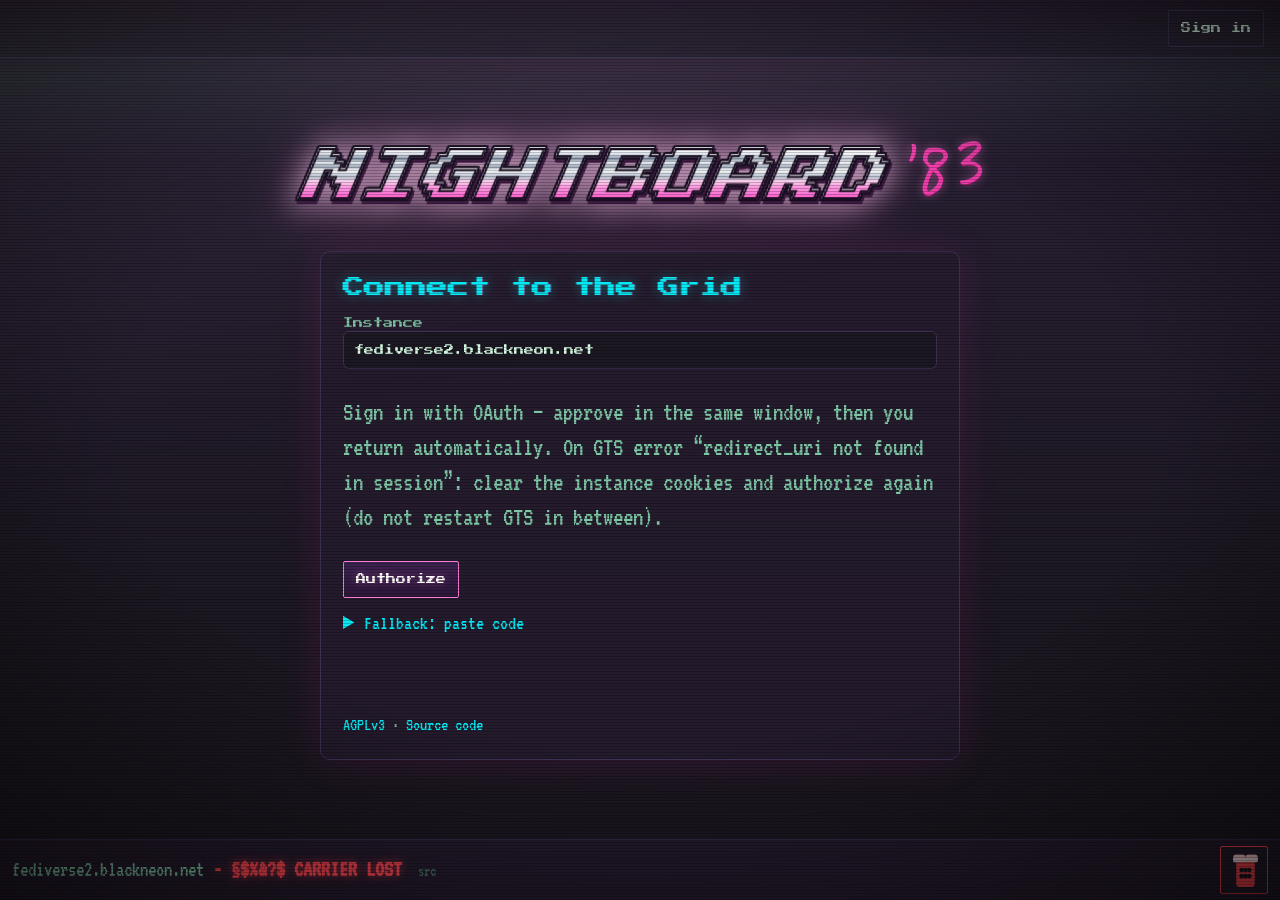
==== index.html @ e394286d "Notification Icon ausgetauscht" ====
<!DOCTYPE html>
<!--
  Nightboard '83 — static Mastodon/GoToSocial web client
  Copyright (C) 2026 Ralf Wissing
  SPDX-License-Identifier: AGPL-3.0-or-later
-->
<html lang="de">
<head>
  <meta charset="UTF-8" />
  <meta name="viewport" content="width=device-width, initial-scale=1" />
  <title>Nightboard '83</title>
  <meta name="color-scheme" content="dark" />
  <meta name="theme-color" content="#241b2f" />
  <meta name="mobile-web-app-capable" content="yes" />
  <meta name="apple-mobile-web-app-capable" content="yes" />
  <meta name="apple-mobile-web-app-title" content="Nightboard" />
  <meta name="apple-mobile-web-app-status-bar-style" content="black-translucent" />
  <link rel="manifest" href="manifest.webmanifest" />
  <link rel="icon" type="image/png" sizes="32x32" href="icons/icon-32.png" />
  <link rel="icon" type="image/png" sizes="192x192" href="icons/icon-192.png" />
  <link rel="apple-touch-icon" sizes="180x180" href="icons/apple-touch-icon.png" />
  <link rel="stylesheet" href="css/app.css" />
  <link rel="stylesheet" href="css/cyberpsych.css" />
</head>
<body class="crt">
  <div id="app">
    <header class="topbar">
      <div class="brand">
        <span class="logo">NB</span>
        <div>
          <h1>Nightboard <em>'83</em></h1>
        </div>
      </div>
      <nav id="col-dock" class="col-dock" hidden aria-label="Eingeklappte Spalten" data-i18n-aria="nav.dockAria">
        <button type="button" class="dock-icon is-home" data-restore="home" hidden>
          <svg viewBox="0 0 24 24" width="37" height="37" aria-hidden="true">
            <path d="M12 3 L3 11 L5.5 11 L5.5 20 L9.5 20 L9.5 14 L14.5 14 L14.5 20 L18.5 20 L18.5 11 L21 11 Z" fill="currentColor"/>
          </svg>
          <span data-i18n="nav.home">Home</span>
        </button>
        <button type="button" class="dock-icon is-local" data-restore="local" hidden>
          <svg viewBox="0 0 24 24" width="37" height="37" aria-hidden="true">
            <circle cx="12" cy="12" r="9" fill="none" stroke="currentColor" stroke-width="2"/>
            <line x1="12" y1="3" x2="12" y2="21" stroke="currentColor" stroke-width="2"/>
            <line x1="3" y1="12" x2="21" y2="12" stroke="currentColor" stroke-width="2"/>
          </svg>
          <span data-i18n="nav.local">Local</span>
        </button>
        <button type="button" class="dock-icon is-federated" data-restore="federated" hidden>
          <svg viewBox="0 0 24 24" width="37" height="37" aria-hidden="true">
            <circle cx="12" cy="12" r="9" fill="none" stroke="currentColor" stroke-width="2"/>
            <line x1="12" y1="3" x2="12" y2="21" stroke="currentColor" stroke-width="2"/>
            <line x1="0" y1="12" x2="24" y2="12" stroke="currentColor" stroke-width="2"/>
          </svg>
          <span data-i18n="nav.federatedShort">Föd</span>
        </button>
        <button type="button" class="dock-icon is-notes" data-restore="notifications" hidden>
          <svg viewBox="0 0 24 24" width="37" height="37" aria-hidden="true">
            <path d="M12 2 C8 2 5 5 5 9 C5 12 7 14 8 16 L8 18 L16 18 L16 16 C17 14 19 12 19 9 C19 5 16 2 12 2 Z" fill="none" stroke="currentColor" stroke-width="2" stroke-linejoin="round"/>
            <line x1="9" y1="18" x2="15" y2="18" stroke="currentColor" stroke-width="2" stroke-linecap="round"/>
            <line x1="10" y1="20.5" x2="14" y2="20.5" stroke="currentColor" stroke-width="2" stroke-linecap="round"/>
            <line x1="11" y1="23" x2="13" y2="23" stroke="currentColor" stroke-width="2" stroke-linecap="round"/>
            <path d="M9 9 Q12 6.5 15 9" fill="none" stroke="currentColor" stroke-width="1.2" stroke-linecap="round" opacity="0.5"/>
          </svg>
          <span data-i18n="nav.notificationsShort">Notes</span>
        </button>
      </nav>
      <div class="top-actions" id="top-actions">
        <button type="button" class="outbox-btn" id="btn-search" hidden title="Suche" aria-label="Suche" data-i18n-title="nav.search" data-i18n-aria="nav.search">
          <svg class="outbox-glyph" viewBox="0 0 24 24" width="25" height="25" aria-hidden="true">
            <circle cx="10" cy="10" r="6.5" fill="none" stroke="#03edf9" stroke-width="2.5"/>
            <line x1="14.5" y1="14.5" x2="20" y2="20" stroke="#fede5d" stroke-width="2.5" stroke-linecap="round"/>
          </svg>
        </button>
        <button type="button" class="outbox-btn" id="btn-profile" hidden title="Profil" aria-label="Profil" data-i18n-title="nav.profile" data-i18n-aria="nav.profile">
          <svg class="outbox-glyph" viewBox="0 0 24 24" width="25" height="25" aria-hidden="true">
            <circle cx="12" cy="8" r="4.5" fill="#72f1b8"/>
            <path d="M3.5 22 C3.5 17 7 14 12 14 C17 14 20.5 17 20.5 22 Z" fill="#72f1b8"/>
          </svg>
        </button>
        <button type="button" class="outbox-btn primary" id="btn-compose" hidden title="Neuer Post" aria-label="Neuer Post" data-i18n-title="nav.compose" data-i18n-aria="nav.compose">
          <svg class="outbox-glyph" viewBox="0 0 24 24" width="25" height="25" aria-hidden="true">
            <path d="M3 21 L6 20.5 L20 6.5 L17.5 4 L3.5 18 Z" fill="#fede5d"/>
            <path d="M3 21 L6 20.5 L5 17 Z" fill="#ff7edb"/>
            <path d="M17.5 4 L20 6.5 L21.5 5 L19 2.5 Z" fill="#ff7edb"/>
            <line x1="5.5" y1="17.5" x2="17" y2="6" stroke="#ff7edb" stroke-width="0.8" opacity="0.5"/>
          </svg>
        </button>
        <button type="button" class="outbox-btn" id="btn-drafts" hidden title="Entwürfe" aria-label="Entwürfe" data-i18n-title="nav.drafts" data-i18n-aria="nav.drafts">
          <svg class="outbox-glyph" viewBox="0 0 24 24" width="25" height="25" aria-hidden="true">
            <path d="M5 2 L15 2 L19 6 L19 22 L5 22 Z" fill="#fede5d"/>
            <path d="M15 2 L15 6 L19 6 Z" fill="#ff7edb"/>
            <line x1="8" y1="11" x2="16" y2="11" stroke="#191621" stroke-width="1.5" stroke-linecap="round"/>
            <line x1="8" y1="15" x2="16" y2="15" stroke="#191621" stroke-width="1.5" stroke-linecap="round"/>
            <line x1="8" y1="19" x2="13" y2="19" stroke="#191621" stroke-width="1.5" stroke-linecap="round"/>
          </svg>
          <span class="outbox-count" id="drafts-count">0</span>
        </button>
        <button type="button" class="outbox-btn" id="btn-outbox" hidden title="Postausgang" aria-label="Postausgang" data-i18n-title="nav.outbox" data-i18n-aria="nav.outbox">
          <svg class="outbox-glyph" viewBox="0 0 24 24" width="25" height="25" aria-hidden="true">
            <line x1="12" y1="2" x2="12" y2="10" stroke="#fede5d" stroke-width="2" stroke-linecap="round"/>
            <path d="M7 5 Q9 3 12 3 Q15 3 17 5" fill="none" stroke="#fede5d" stroke-width="1.5" stroke-linecap="round"/>
            <path d="M4.5 7 Q8 3.5 12 3.5 Q16 3.5 19.5 7" fill="none" stroke="#fede5d" stroke-width="1.5" stroke-linecap="round" opacity="0.55"/>
            <rect x="2" y="10" width="20" height="2.5" fill="#03edf9" rx="1"/>
            <path d="M3 12.5 L21 12.5 L21 21 L3 21 Z" fill="#72f1b8"/>
          </svg>
          <span class="outbox-count" id="outbox-count">0</span>
        </button>
        <div class="lang-switch" role="group" aria-label="Sprache" data-i18n-aria="common.language">
          <button type="button" class="lang-btn" data-lang="de" aria-pressed="true">DE</button>
          <button type="button" class="lang-btn" data-lang="en" aria-pressed="false">EN</button>
        </div>
        <button type="button" class="ghost" id="btn-login" data-i18n="login.signIn">Anmelden</button>
      </div>
    </header>
    <div id="cp-bar-mount"></div>

    <section id="login-panel" class="login-panel">
      <div class="login-stack">
      <h1 class="login-wordmark"><span class="login-name">Nightboard</span><span class="login-year">'83</span></h1>
      <div class="login-card">
        <h2 data-i18n="login.title">Mit dem Grid verbinden</h2>
        <div class="lang-switch" role="group" aria-label="Sprache" data-i18n-aria="common.language">
          <button type="button" class="lang-btn" data-lang="de" aria-pressed="true">DE</button>
          <button type="button" class="lang-btn" data-lang="en" aria-pressed="false">EN</button>
        </div>
        <label>
          <span data-i18n="login.instance">Instanz</span>
          <input id="instance-input" type="text" inputmode="url" autocomplete="url" autocapitalize="off" spellcheck="false" placeholder="mastodon.example" data-i18n-placeholder="login.instancePlaceholder" />
        </label>
        <p data-i18n="login.oauthHint">Anmeldung per OAuth — Freigabe im gleichen Fenster, danach kommst du automatisch zurück. Bei GTS-Fehler „redirect_uri not found in session“: Cookies der Instanz löschen und erneut autorisieren (kein GTS-Neustart währenddessen).</p>
        <div class="row">
          <button type="button" class="primary" id="btn-oauth" data-i18n="login.authorize">Autorisieren</button>
        </div>
        <details class="oauth-fallback">
          <summary data-i18n="login.fallbackSummary">Fallback: Code einfügen</summary>
          <label>
            <span data-i18n="login.authCode">Autorisierungscode</span>
            <input id="oauth-code" type="text" autocomplete="off" placeholder="Code aus dem Browser-Tab einfügen" data-i18n-placeholder="login.authCodePlaceholder" />
          </label>
          <div class="row">
            <button type="button" class="primary" id="btn-token" data-i18n="login.getToken">Token holen</button>
          </div>
        </details>
        <p class="hint" id="login-status"></p>
        <p class="license-line"><a href="LICENSE" data-i18n="common.license">AGPLv3</a> · <a href="https://git.blackneon.net/ralf/Nightboard83.git" data-i18n="common.sourceCode">Quellcode</a></p>
      </div>
      </div>
    </section>

    <main class="columns" id="columns" hidden>
      <div id="desktop-logo" class="desktop-logo" hidden>
        <h1 class="login-wordmark"><span class="login-name">Nightboard</span><span class="login-year">'83</span></h1>
      </div>
      <section class="col" data-col="home">
        <header class="col-head home">
          <h2 data-i18n="nav.home">Home</h2>
          <div class="col-head-actions">
            <button type="button" class="icon-btn" data-collapse="home" title="Einklappen" data-i18n-title="a11y.collapse" aria-label="Home einklappen" data-i18n-aria="nav.collapseHome">
              <svg class="collapse-glyph" viewBox="0 0 24 24" width="18" height="18" aria-hidden="true">
                <rect x="3" y="3" width="18" height="18" rx="2" fill="none" stroke="currentColor" stroke-width="2"/>
                <rect x="7" y="14" width="10" height="3" rx="1" fill="currentColor"/>
              </svg>
            </button>
            <button type="button" class="icon-btn" data-expand="home" title="Vollbild" data-i18n-title="a11y.expand" aria-pressed="false" aria-label="Home auf Vollbild" data-i18n-aria="nav.expandHome">⤢</button>
            <button type="button" class="icon-btn" data-refresh="home" title="Aktualisieren" data-i18n-title="a11y.refresh">↻</button>
          </div>
        </header>
        <div class="col-body" id="home-body"></div>
      </section>
      <section class="col" data-col="local">
        <header class="col-head local">
          <h2 data-i18n="nav.local">Local</h2>
          <div class="col-head-actions">
            <button type="button" class="icon-btn" data-collapse="local" title="Einklappen" data-i18n-title="a11y.collapse" aria-label="Local einklappen" data-i18n-aria="nav.collapseLocal">
              <svg class="collapse-glyph" viewBox="0 0 24 24" width="18" height="18" aria-hidden="true">
                <rect x="3" y="3" width="18" height="18" rx="2" fill="none" stroke="currentColor" stroke-width="2"/>
                <rect x="7" y="14" width="10" height="3" rx="1" fill="currentColor"/>
              </svg>
            </button>
            <button type="button" class="icon-btn" data-expand="local" title="Vollbild" data-i18n-title="a11y.expand" aria-pressed="false" aria-label="Local auf Vollbild" data-i18n-aria="nav.expandLocal">⤢</button>
            <button type="button" class="icon-btn" data-refresh="local" title="Aktualisieren" data-i18n-title="a11y.refresh">↻</button>
          </div>
        </header>
        <div class="col-body" id="local-body"></div>
      </section>
      <section class="col" data-col="federated">
        <header class="col-head federated">
          <h2 data-i18n="nav.federated">Föderiert</h2>
          <div class="col-head-actions">
            <button type="button" class="icon-btn" data-collapse="federated" title="Einklappen" data-i18n-title="a11y.collapse" aria-label="Föderiert einklappen" data-i18n-aria="nav.collapseFederated">
              <svg class="collapse-glyph" viewBox="0 0 24 24" width="18" height="18" aria-hidden="true">
                <rect x="3" y="3" width="18" height="18" rx="2" fill="none" stroke="currentColor" stroke-width="2"/>
                <rect x="7" y="14" width="10" height="3" rx="1" fill="currentColor"/>
              </svg>
            </button>
            <button type="button" class="icon-btn" data-expand="federated" title="Vollbild" data-i18n-title="a11y.expand" aria-pressed="false" aria-label="Föderiert auf Vollbild" data-i18n-aria="nav.expandFederated">⤢</button>
            <button type="button" class="icon-btn" data-refresh="federated" title="Aktualisieren" data-i18n-title="a11y.refresh">↻</button>
          </div>
        </header>
        <div class="col-body" id="federated-body"></div>
      </section>
      <section class="col" data-col="notifications">
        <header class="col-head notes">
          <h2 data-i18n="nav.notifications">Benachrichtigungen</h2>
          <div class="col-head-actions">
            <select id="notif-filter" title="Filter" aria-label="Benachrichtigungs-Filter" data-i18n-title="timeline.notifFilter" data-i18n-aria="timeline.notifFilterAria">
              <option value="all" data-i18n="timeline.notifAll">Alle</option>
              <option value="mention" data-i18n="timeline.notifMentions">Erwähnungen</option>
              <option value="follow" data-i18n="timeline.notifFollows">Follows</option>
              <option value="reblog" data-i18n="timeline.notifBoosts">Boosts</option>
              <option value="favourite" data-i18n="timeline.notifFavs">Favs</option>
            </select>
            <button type="button" class="icon-btn" id="notif-clear" title="Alle als gelesen markieren" aria-label="Benachrichtigungen als gelesen markieren" data-i18n-title="timeline.notifMarkRead" data-i18n-aria="timeline.notifMarkReadAria">✓</button>
            <button type="button" class="icon-btn" data-collapse="notifications" title="Einklappen" data-i18n-title="a11y.collapse" aria-label="Benachrichtigungen einklappen" data-i18n-aria="nav.collapseNotifications">
              <svg class="collapse-glyph" viewBox="0 0 24 24" width="18" height="18" aria-hidden="true">
                <rect x="3" y="3" width="18" height="18" rx="2" fill="none" stroke="currentColor" stroke-width="2"/>
                <rect x="7" y="14" width="10" height="3" rx="1" fill="currentColor"/>
              </svg>
            </button>
            <button type="button" class="icon-btn" data-expand="notifications" title="Vollbild" data-i18n-title="a11y.expand" aria-pressed="false" aria-label="Benachrichtigungen auf Vollbild" data-i18n-aria="nav.expandNotifications">⤢</button>
            <button type="button" class="icon-btn" data-refresh="notifications" title="Aktualisieren" data-i18n-title="a11y.refresh">↻</button>
          </div>
        </header>
        <div class="col-body" id="notifications-body"></div>
      </section>
    </main>
    <canvas id="tos-zoom" class="tos-zoom" aria-hidden="true"></canvas>
    <footer class="statusbar" id="statusbar">
      <p class="instance"><span id="instance-label"></span><span id="conn-status" class="conn-status"></span> <a class="source-link" href="https://git.blackneon.net/ralf/Nightboard83.git" title="Quellcode (AGPLv3)" data-i18n-title="common.sourceTitle" data-i18n="common.source">src</a></p>
      <button type="button" class="carrier-btn is-offline" id="btn-carrier" title="Verbinden" aria-label="Verbindung herstellen" data-i18n-title="status.connect" data-i18n-aria="status.connectAria" aria-pressed="false">
        <svg class="phone-down" viewBox="0 0 24 24" width="37" height="37" aria-hidden="true">
          <path d="M4 3 Q4 1 6 1 L10 1 Q12 1 12 3 L12 5 L4 5 Z" fill="#ffd0d4"/>
          <path d="M12 3 Q12 1 14 1 L18 1 Q20 1 20 3 L20 5 L12 5 Z" fill="#ffd0d4"/>
          <rect x="4" y="3" width="16" height="3" rx="1" fill="#ffe6e8"/>
          <path d="M6 6 L18 6 L18 20 Q18 22 16 22 L8 22 Q6 22 6 20 Z" fill="#fe4450"/>
          <circle cx="9.5" cy="11" r="1.5" fill="#191621"/>
          <circle cx="12" cy="11" r="1.5" fill="#191621"/>
          <circle cx="14.5" cy="11" r="1.5" fill="#191621"/>
          <circle cx="9.5" cy="15" r="1.5" fill="#191621"/>
          <circle cx="12" cy="15" r="1.5" fill="#191621"/>
          <circle cx="14.5" cy="15" r="1.5" fill="#191621"/>
        </svg>
        <svg class="phone-up" viewBox="0 0 24 24" width="37" height="37" aria-hidden="true">
          <path d="M4 1.5 Q4 0 5.5 0 L9 0 Q10.5 0 10.5 1.5 L10.5 3.5 L4 3.5 Z" fill="#d8ffe8"/>
          <path d="M13.5 1.5 Q13.5 0 15 0 L18.5 0 Q20 0 20 1.5 L20 3.5 L13.5 3.5 Z" fill="#d8ffe8"/>
          <rect x="3" y="4" width="18" height="2.5" rx="1" fill="#ffffff"/>
          <path d="M7 8 L17 8 L17 20 Q17 22 15 22 L9 22 Q7 22 7 20 Z" fill="#3d3158"/>
          <circle cx="10" cy="12" r="1.5" fill="#72f1b8"/>
          <circle cx="12" cy="12" r="1.5" fill="#72f1b8"/>
          <circle cx="14" cy="12" r="1.5" fill="#72f1b8"/>
          <circle cx="10" cy="16" r="1.5" fill="#72f1b8"/>
          <circle cx="12" cy="16" r="1.5" fill="#72f1b8"/>
          <circle cx="14" cy="16" r="1.5" fill="#72f1b8"/>
        </svg>
      </button>
    </footer>
  </div>

  <dialog id="compose-dialog">
    <form id="compose-form" method="dialog">
      <header>
        <h2 data-i18n="compose.title">Neuer Post</h2>
        <button type="button" class="icon-btn" id="compose-close">×</button>
      </header>
      <input id="compose-spoiler" type="text" placeholder="Content Warning (optional)" data-i18n-placeholder="compose.contentWarning" maxlength="200" />
      <textarea id="compose-text" maxlength="5000" placeholder="Was geht ab im Neon-Grid?" data-i18n-placeholder="compose.placeholder"></textarea>
      <div class="attach-list" id="compose-attach-list"></div>
      <div class="compose-meta">
        <span id="compose-count">5000</span>
        <select id="compose-vis">
          <option value="public" data-i18n="compose.visibilityPublic">Public</option>
          <option value="unlisted" data-i18n="compose.visibilityUnlisted">Unlisted</option>
          <option value="private" data-i18n="compose.visibilityPrivate">Followers</option>
          <option value="direct" data-i18n="compose.visibilityDirect">Direct</option>
        </select>
      </div>
      <footer>
        <input id="compose-file" type="file" accept="image/*,video/*" multiple hidden />
        <button type="button" class="outbox-btn" id="compose-attach" title="Anhang" aria-label="Anhang hinzufügen" data-i18n-title="compose.attach" data-i18n-aria="compose.attachAria">
          <svg class="outbox-glyph" viewBox="0 0 24 24" width="32" height="32" aria-hidden="true">
            <path d="M16 5 V14.5 Q16 18 12 18 Q8 18 8 14.5 V7 Q8 5.5 9.5 5.5 Q11 5.5 11 7 V14.5 Q11 15.5 12 15.5 Q13 15.5 13 14.5 V4.5 Q13 2 10.5 2 Q8 2 8 4.5 V14.5" fill="none" stroke="#03edf9" stroke-width="2" stroke-linecap="round" stroke-linejoin="round"/>
            <path d="M8 14.5 Q8 20.5 12 20.5 Q16 20.5 16 14.5 V8" fill="none" stroke="#fede5d" stroke-width="2" stroke-linecap="round" stroke-linejoin="round"/>
          </svg>
        </button>
        <button type="button" class="outbox-btn" id="compose-draft" title="Als Entwurf speichern" aria-label="Als Entwurf speichern" data-i18n-title="compose.saveDraft" data-i18n-aria="compose.saveDraft">
          <svg class="outbox-glyph" viewBox="0 0 24 24" width="32" height="32" aria-hidden="true">
            <path d="M5 2 L15 2 L19 6 L19 22 L5 22 Z" fill="#fede5d"/>
            <path d="M15 2 L15 6 L19 6 Z" fill="#ff7edb"/>
            <line x1="8" y1="11" x2="16" y2="11" stroke="#191621" stroke-width="1.5" stroke-linecap="round"/>
            <line x1="8" y1="15" x2="16" y2="15" stroke="#191621" stroke-width="1.5" stroke-linecap="round"/>
            <line x1="8" y1="19" x2="13" y2="19" stroke="#191621" stroke-width="1.5" stroke-linecap="round"/>
          </svg>
        </button>
        <button type="submit" class="outbox-btn primary" id="compose-send" title="Senden" aria-label="Senden" data-i18n-title="compose.send" data-i18n-aria="compose.send">
          <svg class="outbox-glyph" viewBox="0 0 24 24" width="32" height="32" aria-hidden="true">
            <path d="M2 12 L22 2 L11 21 L11 13 Z" fill="#ff7edb"/>
            <path d="M22 2 L11 13" fill="none" stroke="#fede5d" stroke-width="1.2" stroke-linejoin="round"/>
          </svg>
        </button>
      </footer>
      <p class="hint" id="compose-status"></p>
    </form>
  </dialog>

  <dialog id="overlay-dialog">
    <div class="overlay-head">
      <h2 id="overlay-title" data-i18n="pwa.overlay.title">Overlay</h2>
      <button type="button" class="icon-btn" id="overlay-close">×</button>
    </div>
    <div id="overlay-body"></div>
  </dialog>

  <dialog id="media-dialog">
    <div class="overlay-head">
      <h2 id="media-title" data-i18n="media.title">Medien</h2>
      <button type="button" class="icon-btn" id="media-close" title="Schließen" aria-label="Medien schließen" data-i18n-title="common.close" data-i18n-aria="media.closeAria">×</button>
    </div>
    <div id="media-stage" class="media-stage"></div>
    <p id="media-alt" class="media-alt-view" hidden></p>
    <footer class="media-bar">
      <button type="button" class="primary" id="media-download" data-i18n="media.download">Herunterladen</button>
    </footer>
  </dialog>

  <dialog id="thread-dialog">
    <div class="overlay-head">
      <h2 id="thread-title" data-i18n="thread.title">Thread</h2>
      <button type="button" class="icon-btn" id="thread-close" title="Schließen" aria-label="Thread schließen" data-i18n-title="common.close" data-i18n-aria="thread.closeAria">×</button>
    </div>
    <div id="thread-body" class="thread-body"></div>
    <form id="thread-reply-form" class="thread-reply" hidden>
      <div class="thread-reply-head">
        <p class="thread-reply-to" id="thread-reply-to"></p>
        <button type="button" class="icon-btn" id="thread-reply-close" title="Schließen" aria-label="Antwortfeld schließen" data-i18n-title="common.close" data-i18n-aria="thread.replyCloseAria">×</button>
      </div>
      <textarea id="thread-reply-text" maxlength="5000" placeholder="Antwort schreiben…" data-i18n-placeholder="thread.replyPlaceholder"></textarea>
      <div class="attach-list" id="thread-attach-list"></div>
      <div class="thread-reply-meta">
        <span id="thread-reply-count">noch 5000</span>
        <input id="thread-file" type="file" accept="image/*,video/*" multiple hidden />
        <button type="button" class="ghost" id="thread-attach" title="Anhang" aria-label="Anhang hinzufügen" data-i18n-title="compose.attach" data-i18n-aria="compose.attachAria" data-i18n="thread.attach">Anhang</button>
        <button type="submit" class="primary" data-i18n="thread.send">Senden</button>
      </div>
      <p class="hint" id="thread-reply-status"></p>
    </form>
  </dialog>

  <dialog id="drafts-dialog">
    <div class="overlay-head">
      <h2 data-i18n="drafts.title">Entwürfe</h2>
      <button type="button" class="icon-btn" id="drafts-close" title="Schließen" aria-label="Entwürfe schließen" data-i18n-title="common.close" data-i18n-aria="drafts.closeAria">×</button>
    </div>
    <div id="drafts-body" class="outbox-body"></div>
  </dialog>

  <dialog id="outbox-dialog">
    <div class="overlay-head">
      <h2 data-i18n="outbox.title">Postausgang</h2>
      <button type="button" class="icon-btn" id="outbox-close" title="Schließen" aria-label="Postausgang schließen" data-i18n-title="common.close" data-i18n-aria="outbox.closeAria">×</button>
    </div>
    <div id="outbox-body" class="outbox-body"></div>
  </dialog>

  <dialog id="sw-update-dialog" class="sw-update">
    <div class="sw-update-head"><span data-i18n="pwa.sysUpdate">SYS.UPDATE // NIGHTBOARD</span></div>
    <pre id="sw-update-log" class="sw-update-log" aria-live="polite"></pre>
    <div class="sw-update-bar" aria-hidden="true"><i id="sw-update-fill"></i></div>
  </dialog>

  <dialog id="confirm-dialog">
    <div class="overlay-head">
      <h2 id="confirm-title" data-i18n="thread.discardTitle">Antwort verwerfen?</h2>
    </div>
    <div class="confirm-body">
      <p id="confirm-message" data-i18n="thread.discardMessage">Die angefangene Antwort geht verloren.</p>
      <footer>
        <button type="button" class="ghost" id="confirm-no" data-i18n="thread.keepWriting">Weiter schreiben</button>
        <button type="button" class="primary" id="confirm-yes" data-i18n="common.discard">Verwerfen</button>
      </footer>
    </div>
  </dialog>

  <script src="js/pouchdb.min.js"></script>
  <script src="js/store.js"></script>
  <script src="js/core.js"></script>
  <script src="js/i18n.js"></script>
  <script src="js/translate.js"></script>
  <script src="js/cyberpsych.js"></script>
  <script src="js/app.js" defer></script>
  <script>
    if ("serviceWorker" in navigator) {
      window.addEventListener("load", () => {
        navigator.serviceWorker.register("./sw.js").catch(() => {});
      });
    }
  </script>
</body>
</html>
---- css/app.css ----
/* Nightboard '83
   Copyright (C) 2026 Ralf Wissing
   SPDX-License-Identifier: AGPL-3.0-or-later */
@font-face {
  font-family: "Press Start 2P";
  font-style: normal;
  font-weight: 400;
  font-display: swap;
  src: url("../fonts/PressStart2P-latin-ext.woff2") format("woff2");
  unicode-range: U+0100-02BA, U+02BD-02C5, U+02C7-02CC, U+02CE-02D7, U+02DD-02FF, U+0304, U+0308, U+0329, U+1D00-1DBF, U+1E00-1E9F, U+1EF2-1EFF, U+2020, U+20A0-20AB, U+20AD-20C0, U+2113, U+2C60-2C7F, U+A720-A7FF;
}
@font-face {
  font-family: "Press Start 2P";
  font-style: normal;
  font-weight: 400;
  font-display: swap;
  src: url("../fonts/PressStart2P.woff2") format("woff2");
  unicode-range: U+0000-00FF, U+0131, U+0152-0153, U+02BB-02BC, U+02C6, U+02DA, U+02DC, U+0304, U+0308, U+0329, U+2000-206F, U+20AC, U+2122, U+2191, U+2193, U+2212, U+2215, U+FEFF, U+FFFD;
}
@font-face {
  font-family: "VT323";
  font-style: normal;
  font-weight: 400;
  font-display: swap;
  src: url("../fonts/VT323-latin-ext.woff2") format("woff2");
  unicode-range: U+0100-02BA, U+02BD-02C5, U+02C7-02CC, U+02CE-02D7, U+02DD-02FF, U+0304, U+0308, U+0329, U+1D00-1DBF, U+1E00-1E9F, U+1EF2-1EFF, U+2020, U+20A0-20AB, U+20AD-20C0, U+2113, U+2C60-2C7F, U+A720-A7FF;
}
@font-face {
  font-family: "VT323";
  font-style: normal;
  font-weight: 400;
  font-display: swap;
  src: url("../fonts/VT323.woff2") format("woff2");
  unicode-range: U+0000-00FF, U+0131, U+0152-0153, U+02BB-02BC, U+02C6, U+02DA, U+02DC, U+0304, U+0308, U+0329, U+2000-206F, U+20AC, U+2122, U+2191, U+2193, U+2212, U+2215, U+FEFF, U+FFFD;
}
@font-face {
  font-family: "Caveat";
  font-style: normal;
  font-weight: 400;
  font-display: swap;
  src: url("../fonts/Caveat.woff2") format("woff2");
}

:root {
  --bg0: #191621;
  --bg1: #241b2f;
  --bg2: #2a2139;
  --bg3: #34294f;
  --fg: #d8ffe8;
  --muted: #7ec8a8;
  --comment: #4a7a68;
  --pink: #ff7edb;
  --cyan: #03edf9;
  --mint: #72f1b8;
  --yellow: #fede5d;
  --red: #fe4450;
  --orange: #f97e72;
  --line: #3d3158;
  --radius: 10px;
  --font: "VT323", "Courier New", ui-monospace, monospace;
  --font-ui: "Press Start 2P", "VT323", monospace;
}

* { box-sizing: border-box; }
html, body { height: 100%; margin: 0; overflow: hidden; }
/* Author `display` rules beat the UA [hidden] { display: none } unless forced. */
[hidden] { display: none !important; }

html {
  background: #050308;
}
body {
  display: flex;
  flex-direction: column;
  padding: 0;
  font-family: var(--font);
  font-size: 26px;
  line-height: 1.3;
  color: var(--fg);
  background:
    radial-gradient(ellipse at 50% 35%, #2a1438 0%, #120818 55%, #050308 100%);
}

#app {
  position: relative;
  display: flex;
  flex-direction: column;
  flex: 1;
  min-height: 0;
  overflow: hidden;
  border-radius: 0;
  background:
    radial-gradient(1200px 500px at 50% -10%, #f92aad22, transparent 55%),
    linear-gradient(180deg, var(--bg2) 0%, var(--bg0) 70%);
  box-shadow: none;
}

/* Glass reflection on the tube */
#app::before {
  content: "";
  pointer-events: none;
  position: absolute;
  inset: 0;
  z-index: 4;
  border-radius: inherit;
  background: linear-gradient(
    165deg,
    rgba(255, 255, 255, 0.08) 0%,
    rgba(255, 255, 255, 0.02) 22%,
    transparent 42%
  );
}

/* Scanlines + RGB phosphor + vignette */
body.crt::after {
  content: "";
  pointer-events: none;
  position: fixed;
  inset: 0;
  z-index: 9999;
  border-radius: inherit;
  background:
    repeating-linear-gradient(
      to bottom,
      rgba(0, 0, 0, 0) 0px,
      rgba(0, 0, 0, 0) 2px,
      rgba(0, 0, 0, 0.22) 2px,
      rgba(0, 0, 0, 0.22) 3px
    ),
    repeating-linear-gradient(
      90deg,
      rgba(255, 0, 80, 0.03) 0px,
      rgba(0, 255, 70, 0.02) 1px,
      rgba(0, 80, 255, 0.03) 2px
    ),
    radial-gradient(ellipse 78% 68% at 50% 48%, transparent 52%, rgba(0, 0, 0, 0.62) 100%);
  animation: crt-flicker 3.5s infinite;
}

/* Rolling scan */
body.crt::before {
  content: "";
  pointer-events: none;
  position: fixed;
  inset: 0;
  z-index: 10000;
  background: linear-gradient(
    to bottom,
    transparent 0%,
    rgba(114, 241, 184, 0.045) 50%,
    transparent 100%
  );
  background-size: 100% 18%;
  background-repeat: no-repeat;
  animation: crt-roll 9s linear infinite;
}

@keyframes crt-flicker {
  0% { opacity: 0.97; }
  8% { opacity: 1; }
  9% { opacity: 0.94; }
  10% { opacity: 1; }
  70% { opacity: 0.98; }
  100% { opacity: 0.99; }
}
@keyframes crt-roll {
  from { background-position: 0 -30%; }
  to { background-position: 0 130%; }
}

@media (prefers-reduced-motion: reduce) {
  body.crt::before,
  body.crt::after { animation: none; }
  .is-ticker { animation: none !important; }
  .conn-status.is-connected { animation: none; opacity: 1; }
  .dock-icon.has-unread svg { animation: none; }
  .tos-zoom { display: none !important; }
  .sw-update-cursor { animation: none; opacity: 1; }
  .sw-update-bar i { transition: none; }
}

.is-ticker {
  animation: ticker-in 0.55s ease-out both;
}
@keyframes ticker-in {
  from {
    opacity: 0;
    transform: translateY(-40%);
  }
  to {
    opacity: 1;
    transform: none;
  }
}

.topbar {
  display: flex;
  align-items: center;
  justify-content: space-between;
  gap: 16px;
  padding: 10px 16px;
  border-bottom: 1px solid var(--line);
  background: #241b2fd9;
  backdrop-filter: blur(8px);
  flex-shrink: 0;
}
.brand { display: flex; align-items: center; gap: 12px; }
.logo {
  width: 52px; height: 52px;
  display: grid; place-items: center;
  border: 1px solid var(--pink);
  color: var(--cyan);
  font-family: var(--font-ui);
  font-size: 21px;
  letter-spacing: 0;
  text-shadow: 1px 0 0 #ff7edb88, -1px 0 0 #03edf988, 0 0 8px #03edf980;
}
.brand h1 {
  margin: 0;
  font-family: var(--font-ui);
  font-size: 21px;
  font-weight: 400;
  letter-spacing: 0.04em;
  text-transform: uppercase;
  text-shadow: 1px 0 0 #ff7edb66, -1px 0 0 #03edf966, 0 0 10px #03edf955;
}
.brand h1 em { color: var(--pink); font-style: normal; text-shadow: 1px 0 0 #03edf966, -1px 0 0 #ff7edb66, 0 0 10px #ff7edb88; }
.instance { margin: 0; color: var(--muted); font-size: 21px; }
.conn-status:empty { display: none; }
.conn-status::before { content: " - "; }
.conn-status.is-connected {
  color: var(--mint);
  animation: conn-pulse 1.8s ease-in-out infinite;
  text-shadow: 0 0 8px #72f1b888;
}
.conn-status.is-carrier-lost {
  color: var(--red);
  font-weight: 700;
  font-size: 1.08em;
  text-shadow: 0 0 10px #fe4450aa;
}
.conn-status.is-offline { color: var(--yellow); text-shadow: 0 0 8px #fede5d66; }
.license-line {
  margin: 12px 0 0;
  font-size: 18px;
  color: var(--comment);
}
.license-line a, .source-link {
  color: var(--cyan);
  text-decoration: none;
}
.license-line a:hover, .source-link:hover { text-decoration: underline; }
.source-link {
  margin-left: 8px;
  font-size: 16px;
  color: var(--comment);
}
@keyframes conn-pulse {
  0%, 100% { opacity: 0.55; }
  50% { opacity: 1; }
}
.outbox-btn {
  position: relative;
  display: inline-flex;
  align-items: center;
  justify-content: center;
  min-width: 40px;
  height: 40px;
  padding: 4px 8px;
  background: transparent;
}
.outbox-glyph { display: block; }
.outbox-count {
  position: absolute;
  top: -4px;
  right: -4px;
  min-width: 18px;
  padding: 1px 4px;
  background: var(--pink);
  color: #191621;
  font-family: var(--font-ui);
  font-size: 8px;
  line-height: 1.4;
  text-align: center;
}
.outbox-body { overflow: auto; padding: 12px 14px; flex: 1; min-height: 0; }
.outbox-item {
  margin-bottom: 16px;
  padding-bottom: 14px;
  border-bottom: 1px solid var(--line);
}
.outbox-context { opacity: 0.85; margin-bottom: 8px; }
.outbox-edit {
  width: 100%;
  min-height: 90px;
  margin: 8px 0;
  background: #191621;
  border: 1px solid var(--line);
  border-radius: 6px;
  padding: 10px;
  color: var(--fg);
}
.outbox-actions { display: flex; gap: 8px; justify-content: flex-end; }
#outbox-dialog,
#drafts-dialog {
  width: 80vw;
  max-width: 80vw;
  height: min(860px, calc(100vh - 24px));
  min-height: 0;
}
.topbar .brand { display: none; }
.top-actions {
  display: flex;
  gap: 8px;
  flex-wrap: nowrap;
  flex-shrink: 0;
  align-items: center;
  margin-left: auto;
}
.top-actions .outbox-btn {
  min-width: 48px;
  width: 48px;
  height: 48px;
  padding: 6px;
}
.top-actions .outbox-glyph {
  width: 28px;
  height: 28px;
}
.top-actions .outbox-btn.primary {
  min-width: 48px;
  padding: 6px;
}

button, select, input, textarea {
  font: inherit;
  color: var(--fg);
}
button {
  font-family: var(--font-ui);
  font-size: 10px;
  line-height: 1.5;
  border: 1px solid var(--line);
  background: var(--bg3);
  padding: 10px 12px;
  border-radius: 2px;
  cursor: pointer;
}
button:hover { border-color: var(--cyan); }
button.primary {
  background: linear-gradient(180deg, #3a2150, #2a1638);
  border-color: var(--pink);
  color: #fff;
  text-shadow: 0 0 8px #ff7edb66;
}
button.ghost { background: transparent; }
button.danger { border-color: #fe445066; color: var(--orange); }
button.icon-btn {
  width: 40px; height: 40px; padding: 0;
  background: transparent;
  font-family: var(--font);
  font-size: 24px;
  line-height: 1;
  display: inline-grid;
  place-items: center;
}
button.icon-btn .collapse-glyph {
  width: 16px;
  height: 16px;
  display: block;
}
button:disabled { opacity: 0.5; cursor: default; }

.login-panel {
  flex: 1;
  min-height: 0;
  overflow: auto;
  display: grid;
  place-items: center;
  padding: 24px;
}
.login-stack {
  display: flex;
  flex-direction: column;
  align-items: center;
  width: min(640px, 100%);
}
.login-wordmark {
  position: relative;
  isolation: isolate;
  display: inline-block;
  margin: 0 0 28px;
  padding: 0.22em 1.7em 0.12em 0;
  font-size: 56px;
  font-weight: 400;
  line-height: 1;
  white-space: nowrap;
  text-align: center;
}
.login-name {
  position: relative;
  z-index: 1;
  display: inline-block;
  font-family: var(--font-ui);
  font-size: 1em;
  font-style: italic;
  letter-spacing: 0.04em;
  text-transform: uppercase;
  transform: skewX(-10deg);
  background-image:
    linear-gradient(
      185deg,
      rgba(255, 255, 255, 0.95) 0%,
      rgba(255, 255, 255, 0.35) 16%,
      rgba(255, 255, 255, 0) 28%
    ),
    linear-gradient(
      180deg,
      #ffffff 0%,
      #f4f8ff 6%,
      #c5d0e0 12%,
      #7e8ea3 18%,
      #eef3fa 24%,
      #9aa8ba 32%,
      #ffffff 38%,
      #d9e0ea 44%,
      #b7c2d0 50%,
      #ffd4f2 58%,
      #ff9ae4 68%,
      #ff7edb 78%,
      #ff4ec4 90%,
      #c22e86 100%
    );
  background-blend-mode: screen, normal;
  -webkit-background-clip: text;
  background-clip: text;
  color: transparent;
  -webkit-text-stroke: 2px #160c22;
  paint-order: stroke fill;
  filter:
    drop-shadow(0 -1px 0 #ffffffcc)
    drop-shadow(2px 0 0 #160c22)
    drop-shadow(-2px 0 0 #160c22)
    drop-shadow(0 2px 0 #160c22)
    drop-shadow(0 -2px 0 #160c22)
    drop-shadow(2px 3px 0 #3a1840)
    drop-shadow(0 0 14px #ffe6f888)
    drop-shadow(0 0 22px #ff7edb77);
}
.login-year {
  position: absolute;
  right: -0.06em;
  top: -0.04em;
  z-index: 0;
  margin: 0;
  font-family: "Caveat", "Comic Sans MS", cursive;
  font-size: 1.4em;
  font-style: normal;
  font-weight: 400;
  letter-spacing: 0.02em;
  text-transform: none;
  color: #ff3eb5;
  transform: rotate(-12deg);
  transform-origin: 10% 60%;
  opacity: 0.94;
  text-shadow:
    0 1px 0 #9a1868,
    0 0 10px #ff7edb99;
  pointer-events: none;
}
.login-card {
  width: 100%;
  background: #241b2fcc;
  border: 1px solid var(--line);
  border-radius: var(--radius);
  padding: 22px;
  box-shadow: 0 0 40px #f92aad22;
}
.login-card h2 {
  margin: 0 0 12px;
  font-family: var(--font-ui);
  font-size: 21px;
  font-weight: 400;
  color: var(--cyan);
  text-shadow: 1px 0 0 #ff7edb66, -1px 0 0 #03edf966, 0 0 12px #03edf966;
}
.login-card p { color: var(--muted); line-height: 1.35; }
.login-card label {
  display: block;
  margin: 14px 0 8px;
  color: var(--muted);
  font-family: var(--font-ui);
  font-size: 10px;
  line-height: 1.6;
}
.login-card input, .login-card textarea, #overlay-body input {
  width: 100%;
  background: #191621;
  border: 1px solid var(--line);
  border-radius: 6px;
  padding: 10px;
}
.row { display: flex; gap: 8px; margin-top: 10px; }
.hint { min-height: 1.2em; color: var(--yellow); font-size: 24px; }

.columns {
  position: relative;
  flex: 1;
  display: flex;
  flex-direction: row;
  gap: 0;
  min-height: 0;
  overflow: hidden;
}
.col {
  display: flex;
  flex-direction: column;
  flex: 1 1 0;
  min-width: 0;
  min-height: 0;
  overflow: hidden;
  border-right: 1px solid var(--line);
  background: #1d1728aa;
  position: relative;
  z-index: 2;
}
.col.is-last-visible { border-right: 0; }
.col.is-collapsed {
  display: none !important;
}
.columns.is-expanded .col:not(.is-expanded) { display: none !important; }
.columns.is-expanded .col.is-expanded { border-right: 0; }

.desktop-logo {
  position: absolute;
  inset: 0;
  z-index: 1;
  display: grid;
  place-items: center;
  pointer-events: none;
}
.desktop-logo .login-wordmark { margin: 0; }

.col-dock {
  position: static;
  display: flex;
  flex-direction: row;
  flex: 1;
  gap: 8px;
  align-items: center;
  min-width: 0;
  padding: 0 8px;
  z-index: 5;
}
.dock-icon {
  display: flex;
  flex-direction: column;
  align-items: center;
  gap: 2px;
  width: 56px;
  min-height: 48px;
  padding: 4px;
  background: transparent;
  border: 1px dotted transparent;
  border-radius: 0;
  color: var(--fg);
  font-family: var(--font-ui);
  font-size: 7px;
  line-height: 1.3;
  text-transform: uppercase;
}
.dock-icon svg {
  width: 41px;
  height: 41px;
  display: block;
  filter: none;
}
.dock-icon.is-home { color: #ffd6f4; }
.dock-icon.is-local { color: #d6fbff; }
.dock-icon.is-federated { color: #fff3c2; }
.dock-icon.is-notes { color: #e4ffe8; }
.dock-icon.has-unread.is-home {
  text-shadow: 0 0 4px #fff, 0 0 8px #ff7edb, 0 0 16px #ff7edb, 0 0 28px #ff7edbee;
}
.dock-icon.has-unread.is-local {
  text-shadow: 0 0 4px #fff, 0 0 8px #03edf9, 0 0 16px #03edf9, 0 0 28px #03edf9ee;
}
.dock-icon.has-unread.is-federated {
  text-shadow: 0 0 4px #fff, 0 0 8px #fede5d, 0 0 16px #fede5d, 0 0 28px #fede5dee;
}
.dock-icon.has-unread.is-notes {
  text-shadow: 0 0 4px #fff, 0 0 8px #72f1b8, 0 0 16px #72f1b8, 0 0 28px #72f1b8ee;
}
.dock-icon.has-unread.is-home svg {
  filter:
    drop-shadow(0 0 2px #fff)
    drop-shadow(0 0 5px #ffb3ec)
    drop-shadow(0 0 12px #ff7edb)
    drop-shadow(0 0 22px #ff7edb);
}
.dock-icon.has-unread.is-local svg {
  filter:
    drop-shadow(0 0 2px #fff)
    drop-shadow(0 0 5px #9af7ff)
    drop-shadow(0 0 12px #03edf9)
    drop-shadow(0 0 22px #03edf9);
}
.dock-icon.has-unread.is-federated svg {
  filter:
    drop-shadow(0 0 2px #fff)
    drop-shadow(0 0 5px #ffe79a)
    drop-shadow(0 0 12px #fede5d)
    drop-shadow(0 0 22px #fede5d);
}
.dock-icon.has-unread.is-notes svg {
  filter:
    drop-shadow(0 0 2px #fff)
    drop-shadow(0 0 5px #b6ffd4)
    drop-shadow(0 0 12px #72f1b8)
    drop-shadow(0 0 22px #72f1b8);
}
.dock-icon.has-unread svg { animation: unread-pulse 1.6s ease-in-out infinite; }
@keyframes unread-pulse {
  0%, 100% { opacity: 0.7; }
  50% { opacity: 1; }
}
.dock-icon:hover,
.dock-icon:focus-visible {
  background: #d8ffe8;
  color: #191621;
  border-color: #d8ffe8;
  text-shadow: none;
}
.dock-icon:hover svg,
.dock-icon:focus-visible svg {
  filter: none;
  animation: none;
}

.statusbar {
  display: flex;
  align-items: center;
  gap: 10px;
  padding: 6px 12px;
  border-top: 1px solid var(--line);
  background: #241b2fd9;
  backdrop-filter: blur(8px);
  flex-shrink: 0;
  z-index: 5;
}
.statusbar .instance {
  flex: 1;
  min-width: 0;
  margin: 0;
  color: var(--muted);
  font-size: 21px;
}
.carrier-btn {
  flex-shrink: 0;
  width: 48px;
  height: 48px;
  min-width: 48px;
  padding: 6px;
  display: inline-grid;
  place-items: center;
  background: transparent;
}
.carrier-btn svg { display: block; width: 37px; height: 37px; }
.carrier-btn .phone-up { display: none; }
.carrier-btn .phone-down { display: block; }
.carrier-btn.is-online .phone-up { display: block; }
.carrier-btn.is-online .phone-down { display: none; }
.carrier-btn.is-offline { border-color: var(--red); }
.carrier-btn.is-online { border-color: var(--mint); }

.tos-zoom {
  position: absolute;
  inset: 0;
  width: 100%;
  height: 100%;
  pointer-events: none;
  z-index: 8;
  display: none;
}
.tos-zoom.is-on { display: block; }
.col-head {
  display: flex;
  align-items: center;
  justify-content: space-between;
  padding: 10px 12px;
  border-bottom: 1px solid var(--line);
  flex-shrink: 0;
}
.col-head-actions { display: flex; gap: 2px; align-items: center; flex-wrap: wrap; }
.col-head-actions select {
  max-width: 7.8em;
  margin-right: 4px;
  padding: 2px 4px;
  background: #191621;
  color: var(--fg);
  border: 1px solid var(--line);
  border-radius: 4px;
  font-family: var(--font);
  font-size: 18px;
}
.oauth-fallback {
  margin-top: 12px;
  color: var(--muted);
  font-size: 20px;
}
.oauth-fallback summary { cursor: pointer; color: var(--cyan); }
.oauth-fallback label { display: block; margin-top: 8px; }
.col-head h2 {
  margin: 0;
  font-family: var(--font-ui);
  font-size: 13px;
  font-weight: 400;
  letter-spacing: 0.08em;
  text-transform: uppercase;
}
.col-head.home h2 { color: var(--pink); text-shadow: 1px 0 0 #03edf955, 0 0 8px #ff7edb55; }
.col-head.local h2 { color: var(--cyan); text-shadow: -1px 0 0 #ff7edb55, 0 0 8px #03edf955; }
.col-head.federated h2 { color: var(--yellow); text-shadow: 1px 0 0 #ff7edb55, 0 0 8px #fede5d55; }
.col-head.notes h2 { color: var(--mint); text-shadow: 1px 0 0 #03edf955, 0 0 8px #72f1b855; }
.col-body {
  overflow-x: hidden;
  overflow-y: auto;
  overflow-anchor: none;
  overscroll-behavior: contain;
  flex: 1;
  min-height: 0;
  scrollbar-width: thin;
  scrollbar-color: var(--line) transparent;
}

.status, .notice, .empty, .error {
  padding: 12px;
  border-bottom: 1px solid #34294f66;
}
.status { cursor: pointer; }
.status:hover { background: #ff7edb0c; }
.status.is-thread-root { background: #03edf914; }
.status.is-reply-target { box-shadow: inset 3px 0 0 var(--cyan); background: #03edf912; }
.empty, .error { color: var(--muted); font-size: 24px; }
.error { color: var(--orange); }
.status-head {
  display: flex;
  gap: 10px;
  align-items: flex-start;
}
button.acct-open {
  display: flex;
  gap: 10px;
  align-items: flex-start;
  flex: 1;
  min-width: 0;
  margin: 0;
  padding: 0;
  background: transparent;
  border: 0;
  border-radius: 0;
  text-align: left;
  font: inherit;
  color: inherit;
  cursor: pointer;
  image-rendering: auto;
}
button.acct-open:hover {
  background: transparent;
  border-color: transparent;
}
button.acct-open:hover .display { color: var(--cyan); }
button.acct-open-inline {
  display: inline;
  margin: 0;
  padding: 0;
  background: transparent;
  border: 0;
  border-radius: 0;
  font: inherit;
  color: inherit;
  cursor: pointer;
  image-rendering: auto;
}
button.acct-open-inline:hover {
  background: transparent;
  border-color: transparent;
  color: var(--cyan);
}
.avatar {
  width: 40px; height: 40px;
  border-radius: 8px;
  object-fit: cover;
  background: var(--bg3);
  flex-shrink: 0;
}
.who { min-width: 0; flex: 1; }
.display {
  font-weight: 400;
  white-space: nowrap;
  overflow: hidden;
  text-overflow: ellipsis;
}
.acct, .time {
  color: var(--muted);
  font-size: 21px;
}
.boost-line {
  color: var(--comment);
  font-size: 21px;
  margin-bottom: 6px;
}
.content {
  margin: 8px 0 0 50px;
  line-height: 1.3;
  overflow-wrap: anywhere;
}
.content p { margin: 0 0 0.6em; }
.content a { color: var(--cyan); }
.content img,
.profile-note img {
  height: 1.2em;
  width: auto;
  max-height: 1.2em;
  max-width: 1.4em;
  vertical-align: -0.2em;
  display: inline;
  border: 0;
  border-radius: 0;
  background: transparent;
  image-rendering: auto;
}
.cw {
  margin: 8px 0 0 50px;
}
.cw button { margin-top: 6px; }

.poll {
  margin: 8px 0 0 50px;
  border: 1px solid var(--line);
  background: #191621aa;
  padding: 8px 10px;
  display: grid;
  gap: 6px;
}
.poll-option {
  position: relative;
  display: grid;
  grid-template-columns: 1fr auto;
  gap: 8px;
  align-items: center;
  width: 100%;
  text-align: left;
  border: 1px solid var(--line);
  background: #241b2fcc;
  color: var(--fg);
  padding: 6px 8px;
  font: inherit;
  cursor: pointer;
  overflow: hidden;
}
.poll-option:hover { border-color: var(--cyan); }
.poll-option:disabled {
  cursor: default;
  opacity: 1;
}
.poll-option.is-selected { border-color: var(--pink); box-shadow: inset 0 0 0 1px var(--pink); }
.poll-option.is-own { border-color: var(--cyan); }
.poll-option-title {
  position: relative;
  z-index: 1;
  overflow-wrap: anywhere;
  line-height: 1.25;
}
.poll-option-pct {
  position: relative;
  z-index: 1;
  color: var(--muted);
  font-variant-numeric: tabular-nums;
  white-space: nowrap;
}
.poll-bar {
  position: absolute;
  inset: 0 auto 0 0;
  background: linear-gradient(90deg, #03edf933, #ff7edb22);
  pointer-events: none;
}
.poll-option.is-own .poll-bar {
  background: linear-gradient(90deg, #03edf955, #72f1b833);
}
.poll-meta {
  display: flex;
  flex-wrap: wrap;
  gap: 6px 12px;
  color: var(--muted);
  font-size: 18px;
  line-height: 1.3;
}
.poll-meta .poll-hint { color: var(--cyan); }
.poll-submit {
  justify-self: start;
  border: 1px solid var(--pink);
  background: transparent;
  color: var(--pink);
  padding: 4px 10px;
  font: inherit;
  cursor: pointer;
}
.poll-submit:hover { background: #ff7edb22; }
.poll-submit:disabled { opacity: 0.45; cursor: default; }

.media {
  margin: 8px 0 0 50px;
  display: grid;
  gap: 8px;
  grid-template-columns: repeat(auto-fit, minmax(140px, 1fr));
}
.media-cell { min-width: 0; }
.media-alt {
  margin: 4px 2px 0;
  color: var(--muted);
  font-size: 18px;
  line-height: 1.25;
  white-space: pre-wrap;
  display: -webkit-box;
  -webkit-box-orient: vertical;
  -webkit-line-clamp: 4;
  line-clamp: 4;
  overflow: hidden;
  cursor: pointer;
}
button.media-thumb {
  position: relative;
  display: block;
  width: 100%;
  margin: 0;
  padding: 0;
  overflow: hidden;
  background: #000;
  border: 1px solid var(--line);
  border-radius: 8px;
  cursor: pointer;
  image-rendering: auto;
}
button.media-thumb:hover { border-color: var(--cyan); }
.media-thumb img {
  width: 100%;
  height: 140px;
  object-fit: cover;
  display: block;
}
.media-thumb-fallback {
  display: grid;
  place-items: center;
  height: 140px;
  color: var(--cyan);
  font-size: 36px;
}
.media-play {
  position: absolute;
  left: 50%;
  top: 50%;
  transform: translate(-50%, -50%);
  width: 36px;
  height: 36px;
  display: grid;
  place-items: center;
  background: #191621cc;
  border: 1px solid var(--cyan);
  color: var(--cyan);
  font-size: 16px;
  line-height: 1;
  text-shadow: 0 0 8px #03edf9;
  pointer-events: none;
}

#media-dialog {
  width: min(960px, 92vw);
  max-width: 92vw;
  height: min(860px, calc(100vh - 24px));
  max-height: calc(100vh - 24px);
  min-height: 0;
}
.media-stage {
  flex: 1;
  min-height: 0;
  display: grid;
  place-items: center;
  padding: 12px;
  background: #0a0710;
  overflow: auto;
}
.media-stage img,
.media-stage video {
  max-width: 100%;
  max-height: min(70vh, 680px);
  width: auto;
  height: auto;
  object-fit: contain;
  background: #000;
}
.media-stage audio { width: min(100%, 480px); }
.media-alt-view {
  margin: 0;
  padding: 8px 14px 10px;
  color: var(--muted);
  font-size: 20px;
  line-height: 1.3;
  white-space: pre-wrap;
  max-height: 7em;
  overflow: auto;
  flex-shrink: 0;
  border-top: 1px solid var(--line);
}
.media-bar {
  display: flex;
  justify-content: flex-end;
  gap: 8px;
  padding: 10px 14px;
  border-top: 1px solid var(--line);
  flex-shrink: 0;
}
.actions {
  display: flex;
  flex-wrap: wrap;
  gap: 8px;
  margin: 8px 0 0 50px;
}
.actions button {
  background: transparent;
  border-color: transparent;
  color: var(--muted);
  padding: 4px 8px;
  font-family: var(--font);
  font-size: 21px;
}
.actions button.on-fav { color: var(--yellow); }
.actions button.on-boost { color: var(--mint); }
.actions button.danger { color: var(--red); }
.notif-kind {
  font-family: var(--font-ui);
  font-size: 10px;
  color: var(--pink);
  margin-bottom: 6px;
  letter-spacing: 0.04em;
  line-height: 1.6;
}

dialog {
  width: min(640px, calc(100vw - 24px));
  max-height: calc(100vh - 24px);
  border: 1px solid var(--pink);
  background: #241b2f;
  color: var(--fg);
  border-radius: 8px;
  padding: 0;
  box-shadow: 0 0 40px #f92aad33, inset 0 0 40px rgba(0, 0, 0, 0.35);
  font-family: var(--font);
}
dialog::backdrop {
  background:
    repeating-linear-gradient(
      to bottom,
      rgba(8, 4, 14, 0.82) 0px,
      rgba(8, 4, 14, 0.82) 2px,
      rgba(0, 0, 0, 0.9) 2px,
      rgba(0, 0, 0, 0.9) 3px
    );
}
dialog::after {
  content: "";
  pointer-events: none;
  position: absolute;
  inset: 0;
  z-index: 6;
  border-radius: inherit;
  background: repeating-linear-gradient(
    to bottom,
    rgba(0, 0, 0, 0) 0px,
    rgba(0, 0, 0, 0) 2px,
    rgba(0, 0, 0, 0.2) 2px,
    rgba(0, 0, 0, 0.2) 3px
  );
}
#compose-form { display: flex; flex-direction: column; }
dialog[open] { display: flex; flex-direction: column; }
#compose-form header, .overlay-head {
  display: flex;
  justify-content: space-between;
  align-items: center;
  padding: 12px 14px;
  border-bottom: 1px solid var(--line);
}
#compose-form header h2, .overlay-head h2 {
  margin: 0;
  font-family: var(--font-ui);
  font-size: 16px;
  font-weight: 400;
  color: var(--cyan);
  text-shadow: 1px 0 0 #ff7edb55, 0 0 10px #03edf966;
}
#compose-vis:disabled { opacity: 0.55; cursor: not-allowed; }
#compose-form > input, #compose-form > textarea {
  margin: 10px 14px 0;
  width: calc(100% - 28px);
  background: #191621;
  border: 1px solid var(--line);
  border-radius: 6px;
  padding: 10px;
}
#compose-form > textarea { min-height: 160px; resize: vertical; }
.attach-list {
  display: flex;
  flex-direction: column;
  gap: 8px;
  padding: 10px 14px 8px;
}
.attach-item {
  position: relative;
  display: flex;
  align-items: stretch;
  gap: 8px;
  width: 100%;
  padding-right: 18px;
}
.attach-item img,
.attach-item video {
  width: 72px;
  height: 72px;
  flex-shrink: 0;
  object-fit: cover;
  border: 1px solid var(--line);
  border-radius: 6px;
  background: #000;
  display: block;
}
.attach-alt {
  flex: 1;
  min-width: 0;
  display: flex;
  flex-direction: column;
  gap: 4px;
}
.attach-alt span {
  font-family: var(--font-ui);
  font-size: 8px;
  color: var(--muted);
  letter-spacing: 0.04em;
}
.attach-alt textarea {
  width: 100%;
  min-height: 56px;
  margin: 0;
  resize: vertical;
  background: #191621;
  border: 1px solid var(--line);
  border-radius: 6px;
  padding: 6px 8px;
  color: var(--fg);
  font: inherit;
  line-height: 1.2;
}
.attach-item .attach-remove {
  position: absolute;
  top: -6px;
  right: -2px;
  width: 22px;
  height: 22px;
  padding: 0;
  font-size: 14px;
  line-height: 1;
}
.compose-meta {
  display: flex;
  justify-content: space-between;
  align-items: center;
  padding: 8px 14px;
  color: var(--muted);
}
#compose-form footer {
  display: flex;
  justify-content: flex-end;
  align-items: center;
  flex-wrap: nowrap;
  gap: 16px;
  padding: 4px 14px 16px;
}
#compose-form footer .outbox-btn {
  min-width: 52px;
  width: 52px;
  height: 52px;
  padding: 8px;
}
#compose-form footer .outbox-glyph {
  width: 28px;
  height: 28px;
}
#compose-form footer .outbox-btn.primary {
  border-color: var(--pink);
}
.draft-item {
  margin-bottom: 16px;
  padding-bottom: 14px;
  border-bottom: 1px solid var(--line);
}
.draft-item p { margin: 0 0 8px; }
.draft-thumbs {
  display: flex;
  gap: 6px;
  margin: 8px 0;
}
.draft-thumbs img {
  width: 48px;
  height: 48px;
  object-fit: cover;
  border: 1px solid var(--line);
  border-radius: 4px;
}
#overlay-body { overflow: auto; padding: 14px; }

#thread-dialog {
  width: 80vw;
  max-width: 80vw;
  height: min(860px, calc(100vh - 24px));
  max-height: calc(100vh - 24px);
  min-height: 0;
}
.thread-body {
  flex: 1;
  min-height: 0;
  overflow: auto;
  padding: 0;
}
.thread-body > .hint,
.thread-body > .error { padding: 14px; }
.thread-ancestors .status { opacity: 0.82; }
.thread-branch {
  margin-left: 14px;
  border-left: 1px solid var(--line);
}
.thread-replies-empty {
  padding: 12px 14px;
  color: var(--muted);
  font-size: 21px;
}
.thread-replies-empty a { color: var(--cyan); }
.thread-reply {
  flex-shrink: 0;
  border-top: 1px solid var(--line);
  padding: 10px 14px 12px;
  background: #1d1728;
}
.thread-reply-head {
  display: flex;
  justify-content: space-between;
  align-items: center;
  gap: 8px;
  margin-bottom: 8px;
}
.thread-reply-to {
  margin: 0;
  color: var(--cyan);
  font-size: 18px;
  min-height: 1.2em;
  min-width: 0;
  flex: 1;
}
#thread-reply-text {
  width: 100%;
  min-height: 88px;
  resize: vertical;
  background: #191621;
  border: 1px solid var(--line);
  border-radius: 6px;
  padding: 10px;
}
.thread-reply .attach-list { padding: 8px 0 0; }
.thread-reply-meta {
  display: flex;
  justify-content: space-between;
  align-items: center;
  margin-top: 8px;
  color: var(--muted);
}
.confirm-body { padding: 14px; }
.confirm-body p { margin: 0 0 16px; }
.confirm-body footer {
  display: flex;
  justify-content: flex-end;
  gap: 8px;
}
#confirm-dialog {
  width: min(480px, calc(100vw - 24px));
  height: fit-content;
  max-height: none;
}

#sw-update-dialog {
  width: min(440px, calc(100vw - 24px));
  height: fit-content;
  max-height: min(70vh, 480px);
  margin: auto;
  border-color: var(--cyan);
  background: #120818;
  box-shadow: 0 0 40px #03edf944, inset 0 0 40px rgba(0, 0, 0, 0.45);
}
.sw-update-head {
  font-family: var(--font-ui);
  font-size: 10px;
  font-weight: 400;
  letter-spacing: 0.1em;
  color: var(--yellow);
  text-shadow: 0 0 8px #fede5d88;
  padding: 12px 14px 10px;
  border-bottom: 1px solid var(--line);
}
.sw-update-log {
  margin: 0;
  padding: 14px 16px 10px;
  min-height: 9.2em;
  overflow: auto;
  color: var(--mint);
  font-family: var(--font);
  font-size: 22px;
  line-height: 1.35;
  text-shadow: 0 0 8px #72f1b866;
}
.sw-update-log .is-found { color: var(--cyan); text-shadow: 0 0 8px #03edf988; }
.sw-update-log .is-warn { color: var(--yellow); text-shadow: 0 0 8px #fede5d88; }
.sw-update-cursor {
  display: inline-block;
  width: 0.55em;
  height: 1em;
  margin-left: 2px;
  vertical-align: -0.12em;
  background: var(--mint);
  box-shadow: 0 0 8px #72f1b8;
  animation: conn-pulse 0.7s step-end infinite;
}
.sw-update-bar {
  height: 12px;
  margin: 4px 14px 16px;
  border: 1px solid var(--cyan);
  background: #0a0710;
  box-shadow: inset 0 0 8px #03edf922;
}
.sw-update-bar i {
  display: block;
  height: 100%;
  width: 0%;
  background: repeating-linear-gradient(
    90deg,
    var(--mint) 0 7px,
    #191621 7px 9px
  );
  box-shadow: 0 0 10px #72f1b888;
  transition: width 0.35s linear;
}

.profile-head { display: flex; gap: 14px; align-items: flex-start; }
.profile-head img { width: 72px; height: 72px; border-radius: 10px; object-fit: cover; }
.profile-actions {
  display: flex;
  flex-wrap: wrap;
  align-items: center;
  gap: 8px;
  margin-top: 10px;
}
.profile-actions .hint { margin: 0; min-height: 0; }
.profile-actions button.is-on {
  border-color: var(--cyan);
  color: var(--cyan);
}
.profile-actions button.is-block {
  border-color: var(--orange);
  color: var(--orange);
  background: #fe445022;
}
.profile-stats { display: flex; gap: 16px; margin: 12px 0; color: var(--muted); }
.profile-stats strong { color: var(--fg); display: block; }
.search-box { display: flex; gap: 8px; margin-bottom: 12px; }
.search-hit { padding: 10px 0; border-bottom: 1px solid var(--line); cursor: pointer; }
.search-hit:hover { color: var(--cyan); }

@media (max-width: 960px) {
  body { padding: 0; }
  .topbar {
    flex-wrap: nowrap;
    gap: 6px;
    padding: 6px 6px;
  }
  .statusbar {
    gap: 8px;
    padding: 4px 8px;
  }
  .statusbar .instance {
    display: flex;
    flex-direction: column;
    align-items: flex-start;
    gap: 1px;
    font-size: 16px;
    line-height: 1.15;
  }
  #instance-label {
    display: block;
    width: 100%;
    max-width: 100%;
    overflow: hidden;
    text-overflow: ellipsis;
    white-space: nowrap;
  }
  .conn-status {
    display: block;
    margin-left: 0;
    width: 100%;
    min-width: 0;
    font-size: 13px;
    line-height: 1.2;
    max-width: 100%;
    overflow: hidden;
    overflow-wrap: anywhere;
    white-space: normal;
  }
  .conn-status.is-carrier-lost { font-size: 13px; }
  .conn-status::before { content: none; }
  .carrier-btn {
    width: 48px;
    height: 48px;
    min-width: 48px;
  }
  .col-dock {
    flex: 1 1 auto;
    padding: 0;
    gap: 4px;
  }
  .dock-icon { width: 48px; min-height: 44px; padding: 2px 0; }
  .dock-icon span { display: none; }
  .dock-icon svg { width: 37px; height: 37px; }
  .top-actions { gap: 4px; }
  .top-actions .outbox-btn {
    min-width: 44px;
    width: 44px;
    height: 44px;
    padding: 4px;
  }
  .top-actions .outbox-glyph { width: 30px; height: 30px; }
  #compose-form footer {
    justify-content: space-evenly;
    gap: 20px;
    padding: 8px 16px 18px;
  }
  #compose-form footer .outbox-btn {
    min-width: 56px;
    width: 56px;
    height: 56px;
  }
  #compose-form footer .outbox-glyph {
    width: 37px;
    height: 37px;
  }
  .login-wordmark { font-size: 32px; padding-right: 1.9em; }
  .login-year { font-size: 1.56em; }
  #thread-dialog,
  #outbox-dialog,
  #drafts-dialog,
  #media-dialog {
    width: 100vw;
    max-width: 100vw;
    height: 100vh;
    max-height: 100vh;
    margin: 0;
    border-radius: 0;
  }
  #sw-update-dialog {
    width: min(420px, calc(100vw - 16px));
    height: fit-content;
    max-height: min(70vh, 420px);
    margin: auto;
    border-radius: 8px;
  }
  .columns {
    flex-direction: column;
  }
  .col { border-right: 0; border-bottom: 1px solid var(--line); }
  .col.is-last-visible { border-right: 0; border-bottom: 0; }
  .columns.is-expanded .col.is-expanded { border-bottom: 0; }
  .content, .cw, .media, .poll, .actions { margin-left: 0; }
}
@media (max-width: 600px) {
  .login-wordmark { font-size: 24px; padding-right: 2.3em; }
  .login-year { font-size: 1.95em; }
}


/* Language switch (DE | EN) */
.lang-switch {
  display: inline-flex;
  gap: 2px;
  align-items: center;
  margin-right: 6px;
  border: 2px solid var(--panel-border, #5b4a78);
  background: rgba(0, 0, 0, 0.25);
  padding: 2px;
}
.lang-btn {
  font-family: inherit;
  font-size: 11px;
  letter-spacing: 0.04em;
  padding: 4px 8px;
  border: 0;
  background: transparent;
  color: var(--muted, #b9a8d0);
  cursor: pointer;
}
.lang-btn.is-active,
.lang-btn[aria-pressed="true"] {
  background: var(--pink, #ff7edb);
  color: #191621;
}
.login-card .lang-switch {
  margin: 0 0 12px;
}
.top-actions .lang-switch {
  align-self: center;
}

/* —— Local Bergamot translate (CRT / neon) —— */
.actions button.nb-translate {
  color: var(--cyan);
  letter-spacing: 0.04em;
}
.actions button.nb-translate.is-active {
  color: var(--pink);
  text-shadow: 0 0 8px #f92aad66;
}
.actions button.nb-translate:disabled {
  opacity: 0.55;
  cursor: wait;
}
.actions button.nb-translate .nb-translate-glyph {
  display: inline-block;
  margin-right: 4px;
  font-family: var(--font-ui);
  font-size: 12px;
  vertical-align: 1px;
}
.content.nb-translating {
  position: relative;
  color: var(--cyan);
  text-shadow: 0 0 6px #03edf955;
  min-height: 1.2em;
}
.content.nb-translating .nb-flip {
  display: inline-block;
  transform-style: preserve-3d;
  animation: nb-letter-flip 0.55s steps(2, end) infinite;
  animation-delay: calc(var(--i, 0) * 28ms);
  color: var(--mint);
}
.content.nb-translated {
  border-left: 2px solid var(--cyan);
  padding-left: 8px;
  box-shadow: inset 2px 0 12px #03edf912;
}
.content.nb-translate-error {
  color: var(--red);
  font-family: var(--font-ui);
  font-size: 12px;
  letter-spacing: 0.04em;
}
@keyframes nb-letter-flip {
  0% { transform: rotateX(0deg); filter: brightness(1.2); }
  50% { transform: rotateX(90deg); filter: brightness(1.6) hue-rotate(40deg); }
  100% { transform: rotateX(0deg); filter: brightness(1); }
}
.nb-translate-progress {
  display: none;
  width: 100%;
  height: 2px;
  margin-top: 4px;
  background: var(--cyan);
  opacity: 0.15;
  border-radius: 1px;
  overflow: hidden;
}
.nb-translate-progress.is-downloading {
  display: block;
}
.nb-translate-progress-bar {
  display: block;
  width: 40%;
  height: 100%;
  background: var(--cyan);
  box-shadow: 0 0 6px var(--cyan);
  border-radius: 1px;
  animation: nb-progress-slide 1.1s ease-in-out infinite;
}
@keyframes nb-progress-slide {
  0% { transform: translateX(-100%); }
  100% { transform: translateX(250%); }
}

/* ── Theme: cyberpunk-dark ─────────────────────────────────────────
   Toggled via config.json "theme": "cyberpunk-dark".
   Colder blue-black hacker aesthetic with neon cyan / magenta accents.
   Same layout, fonts, and markup as the default synthwave theme. */

/* CSS variable overrides — the foundation */
body.theme-cyberpunk-dark {
  --bg0: #0a0e14;
  --bg1: #0d1117;
  --bg2: #11161e;
  --bg3: #161b25;
  --fg: #c5d6e8;
  --muted: #5a7290;
  --comment: #3a4a60;
  --pink: #ff0080;
  --cyan: #ff3355;
  --mint: #00ff9f;
  --yellow: #ffb000;
  --red: #ff3355;
  --orange: #ff8800;
  --line: #ff335555;
  --radius: 4px;
  --panel-border: #ff335566;
}

/* Body background — deep blue-black */
body.theme-cyberpunk-dark {
  background:
    radial-gradient(ellipse at 50% 30%, #0a1520 0%, #060a0f 50%, #020407 100%);
  color: var(--fg);
}

/* App shell — red glow, no purple */
body.theme-cyberpunk-dark #app {
  background:
    radial-gradient(1200px 500px at 50% -10%, #ff33550a, transparent 55%),
    linear-gradient(180deg, var(--bg2) 0%, var(--bg0) 70%);
  box-shadow: none;
}

/* CRT scanlines — subtler, cooler phosphor */
body.theme-cyberpunk-dark.crt::after {
  background:
    repeating-linear-gradient(
      to bottom,
      rgba(0, 0, 0, 0) 0px,
      rgba(0, 0, 0, 0) 2px,
      rgba(0, 0, 0, 0.12) 2px,
      rgba(0, 0, 0, 0.12) 3px
    ),
    repeating-linear-gradient(
      90deg,
      rgba(0, 240, 255, 0.015) 0px,
      rgba(0, 240, 255, 0.01) 1px,
      rgba(0, 80, 160, 0.015) 2px
    ),
    radial-gradient(ellipse 78% 68% at 50% 48%, transparent 52%, rgba(0, 0, 0, 0.45) 100%);
}

/* Rolling scan — cyan tint */
body.theme-cyberpunk-dark.crt::before {
  background: linear-gradient(
    to bottom,
    transparent 0%,
    rgba(0, 240, 255, 0.02) 50%,
    transparent 100%
  );
}

/* Topbar — dark blue, no purple */
body.theme-cyberpunk-dark .topbar {
  background: #0d1117e8;
}

/* Logo box */
body.theme-cyberpunk-dark .logo {
  border-color: var(--cyan);
  color: var(--cyan);
  text-shadow: 1px 0 0 #ff008088, -1px 0 0 #ff335588, 0 0 8px #ff335580;
  box-shadow: 0 0 8px #ff335544, inset 0 0 4px #ff335522;
}

/* Brand title */
body.theme-cyberpunk-dark .brand h1 {
  text-shadow: 1px 0 0 #ff008055, -1px 0 0 #ff335555, 0 0 10px #ff335544;
}
body.theme-cyberpunk-dark .brand h1 em {
  color: var(--pink);
  text-shadow: 1px 0 0 #ff335555, -1px 0 0 #ff008055, 0 0 10px #ff008088;
}

/* Connection status */
body.theme-cyberpunk-dark .conn-status.is-connected {
  color: var(--mint);
  text-shadow: 0 0 8px #00ff9f88;
}
body.theme-cyberpunk-dark .conn-status.is-carrier-lost {
  color: var(--red);
  text-shadow: 0 0 10px #ff3355aa;
}
body.theme-cyberpunk-dark .conn-status.is-offline {
  color: var(--yellow);
  text-shadow: 0 0 8px #ffb00066;
}

/* Outbox badge */
body.theme-cyberpunk-dark .outbox-count {
  background: var(--pink);
  color: #0a0e14;
}

/* Buttons */
body.theme-cyberpunk-dark button {
  background: var(--bg3);
  border-color: var(--line);
}
body.theme-cyberpunk-dark button:hover {
  border-color: var(--cyan);
}
body.theme-cyberpunk-dark button:active {
  border-color: var(--pink);
}
body.theme-cyberpunk-dark button.primary {
  background: linear-gradient(180deg, #ff3355, #cc2244);
  border-color: var(--cyan);
  color: #0a0e14;
  text-shadow: 0 0 6px #ff335566;
}
body.theme-cyberpunk-dark button.primary:hover {
  background: linear-gradient(180deg, #ff5577, #cc2244);
  text-shadow: 0 0 8px #ff335588;
}
body.theme-cyberpunk-dark button.danger {
  border-color: #ff335566;
  color: var(--orange);
}

/* Compose icon in topbar — transparent background so icon stays visible */
body.theme-cyberpunk-dark #btn-compose {
  background: transparent;
  border-color: transparent;
  text-shadow: none;
}
body.theme-cyberpunk-dark #btn-compose:hover {
  background: transparent;
  border-color: transparent;
  box-shadow: none;
}

/* Columns — dark blue, not purple */
body.theme-cyberpunk-dark .col {
  background: #0a0e14aa;
  border-right-color: var(--line);
}

/* Column headers */
body.theme-cyberpunk-dark .col-head {
  background: #0d1117dd;
}
body.theme-cyberpunk-dark .col-head h2 {
  color: #ff7744;
  text-shadow: 0 0 8px #ff5533;
}
body.theme-cyberpunk-dark .col-head.home h2 {
  color: #ff6633;
  text-shadow: 0 0 8px #ff5522;
}
body.theme-cyberpunk-dark .col-head.local h2 {
  color: #ff8844;
  text-shadow: 0 0 8px #ff6633;
}
body.theme-cyberpunk-dark .col-head.federated h2 {
  color: #ffaa55;
  text-shadow: 0 0 8px #ff8833;
}
body.theme-cyberpunk-dark .col-head.notes h2 {
  color: #ff9933;
  text-shadow: 0 0 8px #ff7722;
}
body.theme-cyberpunk-dark .col-head .icon-btn,
body.theme-cyberpunk-dark .icon-btn {
  color: #ff7744;
  text-shadow: 0 0 6px #ff5533;
}
body.theme-cyberpunk-dark .col-head .icon-btn:hover,
body.theme-cyberpunk-dark .icon-btn:hover {
  color: #ffaa66;
  text-shadow: 0 0 10px #ff6633, 0 0 4px #ff5522;
}
body.theme-cyberpunk-dark .col-head-actions select {
  background: #0d1117;
  border-color: var(--line);
}

/* Status entries */
body.theme-cyberpunk-dark .status,
body.theme-cyberpunk-dark .notice,
body.theme-cyberpunk-dark .empty,
body.theme-cyberpunk-dark .error {
  border-bottom: 1px solid #ff335566;
  box-shadow: 0 1px 4px #ff335522;
}
body.theme-cyberpunk-dark .status:hover {
  background: #ff33550a;
  box-shadow: 0 2px 10px #ff335544;
}
body.theme-cyberpunk-dark .status.is-thread-root {
  background: #ff335510;
  box-shadow: 0 0 12px #ff335533, 0 1px 4px #ff335522;
}
body.theme-cyberpunk-dark .status.is-reply-target {
  box-shadow: inset 3px 0 0 var(--cyan), 0 0 12px #ff335533;
  background: #ff33550c;
}

/* Login wordmark gradient — cyan/magenta, not pink/lavender */
body.theme-cyberpunk-dark .login-name {
  background-image:
    linear-gradient(
      185deg,
      rgba(255, 255, 255, 0.95) 0%,
      rgba(255, 255, 255, 0.35) 16%,
      rgba(255, 255, 255, 0) 28%
    ),
    linear-gradient(
      180deg,
      #ffffff 0%,
      #e0f4ff 10%,
      #a0d8e8 22%,
      #6090a8 34%,
      #c0e8ff 42%,
      #80b8d0 52%,
      #d0f0ff 62%,
      #ff3355 74%,
      #ff0080 88%,
      #c01060 100%
    );
  -webkit-text-stroke: 2px #050a10;
  filter:
    drop-shadow(0 -1px 0 #ffffffcc)
    drop-shadow(2px 0 0 #050a10)
    drop-shadow(-2px 0 0 #050a10)
    drop-shadow(0 2px 0 #050a10)
    drop-shadow(0 -2px 0 #050a10)
    drop-shadow(2px 3px 0 #0a2a40)
    drop-shadow(0 0 14px #ff335588)
    drop-shadow(0 0 22px #ff008077);
}
body.theme-cyberpunk-dark .login-year {
  color: #ff0080;
  text-shadow:
    0 1px 0 #800040,
    0 0 10px #ff008099;
}

/* Login card */
body.theme-cyberpunk-dark .login-card {
  background: #0d1117e8;
  border-color: var(--line);
  box-shadow: 0 0 40px #ff335518;
}
body.theme-cyberpunk-dark .login-panel {
  background: #060a0e;
}
body.theme-cyberpunk-dark .login-wordmark .login-name {
  text-shadow: 0 0 8px #ff008044;
}
body.theme-cyberpunk-dark .login-card h2 {
  color: var(--cyan);
  text-shadow: 1px 0 0 #ff008055, -1px 0 0 #ff335555, 0 0 12px #ff335555;
}

/* Inputs */
body.theme-cyberpunk-dark .login-card input,
body.theme-cyberpunk-dark .login-card textarea,
body.theme-cyberpunk-dark #overlay-body input {
  background: #0a0e14;
  border-color: var(--line);
}
body.theme-cyberpunk-dark #compose-form > input,
body.theme-cyberpunk-dark #compose-form > textarea {
  background: #0a0e14;
  border-color: var(--line);
}
body.theme-cyberpunk-dark .attach-alt textarea {
  background: #0a0e14;
  border-color: var(--line);
}
body.theme-cyberpunk-dark .outbox-edit {
  background: #0a0e14;
  border-color: var(--line);
}
body.theme-cyberpunk-dark #thread-reply-text {
  background: #0a0e14;
  border-color: var(--line);
}

/* Language switch */
body.theme-cyberpunk-dark .lang-btn.is-active,
body.theme-cyberpunk-dark .lang-btn[aria-pressed="true"] {
  background: var(--cyan);
  color: #0a0e14;
}
body.theme-cyberpunk-dark .lang-switch {
  border-color: var(--line);
}

/* Dock icons — warm cyberpunk tones */
body.theme-cyberpunk-dark .dock-icon.is-home { color: #ff8800; }
body.theme-cyberpunk-dark .dock-icon.is-local { color: #ffb000; }
body.theme-cyberpunk-dark .dock-icon.is-federated { color: #cc3333; }
body.theme-cyberpunk-dark .dock-icon.is-notes { color: #cc2222; }

body.theme-cyberpunk-dark .dock-icon.has-unread.is-home {
  text-shadow: 0 0 4px #fff, 0 0 8px #ff8800, 0 0 16px #ff8800, 0 0 28px #ff8800ee;
}
body.theme-cyberpunk-dark .dock-icon.has-unread.is-local {
  text-shadow: 0 0 4px #fff, 0 0 8px #ffb000, 0 0 16px #ffb000, 0 0 28px #ffb000ee;
}
body.theme-cyberpunk-dark .dock-icon.has-unread.is-federated {
  text-shadow: 0 0 4px #fff, 0 0 8px #cc3333, 0 0 16px #cc3333, 0 0 28px #cc3333ee;
}
body.theme-cyberpunk-dark .dock-icon.has-unread.is-notes {
  text-shadow: 0 0 4px #fff, 0 0 8px #cc2222, 0 0 16px #cc2222, 0 0 28px #cc2222ee;
}

body.theme-cyberpunk-dark .dock-icon.has-unread.is-home svg {
  filter:
    drop-shadow(0 0 2px #fff)
    drop-shadow(0 0 5px #ffaa44)
    drop-shadow(0 0 12px #ff8800)
    drop-shadow(0 0 22px #ff8800);
}
body.theme-cyberpunk-dark .dock-icon.has-unread.is-local svg {
  filter:
    drop-shadow(0 0 2px #fff)
    drop-shadow(0 0 5px #ffcc44)
    drop-shadow(0 0 12px #ffb000)
    drop-shadow(0 0 22px #ffb000);
}
body.theme-cyberpunk-dark .dock-icon.has-unread.is-federated svg {
  filter:
    drop-shadow(0 0 2px #fff)
    drop-shadow(0 0 5px #ff5566)
    drop-shadow(0 0 12px #cc3333)
    drop-shadow(0 0 22px #cc3333);
}
body.theme-cyberpunk-dark .dock-icon.has-unread.is-notes svg {
  filter:
    drop-shadow(0 0 2px #fff)
    drop-shadow(0 0 5px #ff4455)
    drop-shadow(0 0 12px #cc2222)
    drop-shadow(0 0 22px #cc2222);
}
body.theme-cyberpunk-dark .dock-icon:hover,
body.theme-cyberpunk-dark .dock-icon:focus-visible {
  background: #ffb000;
  color: #0a0e14;
  border-color: #ffb000;
}

/* Statusbar */
body.theme-cyberpunk-dark .statusbar {
  background: #0d1117e8;
}

/* Carrier button */
body.theme-cyberpunk-dark .carrier-btn.is-offline {
  border-color: var(--red);
}
body.theme-cyberpunk-dark .carrier-btn.is-online {
  border-color: var(--mint);
}

/* Polls */
body.theme-cyberpunk-dark .poll {
  background: #0a0e14aa;
  border-color: var(--line);
}
body.theme-cyberpunk-dark .poll-option {
  background: #0d1117cc;
  border-color: var(--line);
}
body.theme-cyberpunk-dark .poll-option.is-selected {
  border-color: var(--pink);
  box-shadow: inset 0 0 0 1px var(--pink);
}
body.theme-cyberpunk-dark .poll-option.is-own {
  border-color: var(--cyan);
}
body.theme-cyberpunk-dark .poll-bar {
  background: linear-gradient(90deg, #ff335533, #ff008022);
}
body.theme-cyberpunk-dark .poll-option.is-own .poll-bar {
  background: linear-gradient(90deg, #ff335555, #00ff9f33);
}
body.theme-cyberpunk-dark .poll-submit {
  border-color: var(--pink);
  color: var(--pink);
}
body.theme-cyberpunk-dark .poll-submit:hover {
  background: #ff008022;
}

/* Media play button */
body.theme-cyberpunk-dark .media-play {
  background: #0d1117cc;
  border-color: var(--cyan);
  color: var(--cyan);
  text-shadow: 0 0 8px #ff3355;
}

/* Media stage */
body.theme-cyberpunk-dark .media-stage {
  background: #050a0e;
}

/* Dialogs — dark blue, cyan border, no purple */
body.theme-cyberpunk-dark dialog {
  border-color: var(--cyan);
  background: #0d1117;
  box-shadow: 0 0 40px #ff335522, inset 0 0 40px rgba(0, 0, 0, 0.5);
}
body.theme-cyberpunk-dark dialog::backdrop {
  background:
    repeating-linear-gradient(
      to bottom,
      rgba(2, 6, 10, 0.82) 0px,
      rgba(2, 6, 10, 0.82) 2px,
      rgba(0, 0, 0, 0.9) 2px,
      rgba(0, 0, 0, 0.9) 3px
    );
}
body.theme-cyberpunk-dark #compose-form header,
body.theme-cyberpunk-dark .overlay-head {
  border-bottom-color: var(--line);
}
body.theme-cyberpunk-dark #compose-form header h2,
body.theme-cyberpunk-dark .overlay-head h2 {
  color: var(--cyan);
  text-shadow: 1px 0 0 #ff008055, 0 0 10px #ff335555;
}
body.theme-cyberpunk-dark #compose-form footer .outbox-btn.primary {
  border-color: var(--pink);
}

/* Thread reply */
body.theme-cyberpunk-dark .thread-reply {
  background: #0a0e14;
  border-top-color: var(--line);
}

/* SW update overlay */
body.theme-cyberpunk-dark #sw-update-dialog {
  border: 2px solid #ff3355;
  background: #060a0e;
  box-shadow: 0 0 40px #ff335544, inset 0 0 40px rgba(0, 0, 0, 0.5);
}
body.theme-cyberpunk-dark .sw-update-head {
  color: var(--yellow);
  text-shadow: 0 0 8px #ffb00088;
}
body.theme-cyberpunk-dark .sw-update-log {
  color: var(--mint);
  text-shadow: 0 0 8px #00ff9f66;
}
body.theme-cyberpunk-dark .sw-update-log .is-found {
  color: var(--cyan);
  text-shadow: 0 0 8px #ff335588;
}
body.theme-cyberpunk-dark .sw-update-log .is-warn {
  color: var(--yellow);
  text-shadow: 0 0 8px #ffb00088;
}
body.theme-cyberpunk-dark .sw-update-cursor {
  background: var(--mint);
  box-shadow: 0 0 8px #00ff9f;
}
body.theme-cyberpunk-dark .sw-update-bar {
  border-color: var(--cyan);
  background: #050a0e;
  box-shadow: inset 0 0 8px #ff335522;
}
body.theme-cyberpunk-dark .sw-update-bar i {
  background: repeating-linear-gradient(
    90deg,
    var(--mint) 0 7px,
    #0a0e14 7px 9px
  );
  box-shadow: 0 0 10px #00ff9f88;
}

/* Desktop logo */
body.theme-cyberpunk-dark .desktop-logo {
  background: #0a0e14;
  box-shadow: inset 0 0 8px #ff335522, 0 0 10px #ff553366;
}
/* Desktop wordmark — non-italic, pixel, red-orange, aggressive */
body.theme-cyberpunk-dark .desktop-logo .login-name {
  font-style: normal;
  font-family: var(--font-ui);
  letter-spacing: 0;
  transform: none;
  background: none;
  background-image: none;
  background-clip: border-box;
  -webkit-background-clip: border-box;
  -webkit-text-fill-color: #ff5533;
  color: #ff5533;
  -webkit-text-stroke: 0;
  paint-order: normal;
  filter: none;
  text-shadow:
    2px 0 0 #0a0e14,
    -2px 0 0 #0a0e14,
    0 2px 0 #0a0e14,
    0 -2px 0 #0a0e14,
    4px 4px 0 #cc2211,
    0 0 14px #ff5533,
    0 0 28px #ff3322,
    0 0 48px #ff221188;
}
body.theme-cyberpunk-dark .desktop-logo .login-year {
  font-family: var(--font-ui);
  font-style: normal;
  font-size: 1em;
  transform: none;
  color: #ff8833;
  text-shadow:
    2px 0 0 #0a0e14,
    -2px 0 0 #0a0e14,
    0 2px 0 #0a0e14,
    3px 3px 0 #cc4411,
    0 0 12px #ff7733,
    0 0 24px #ff6611;
}

/* Ticker */
body.theme-cyberpunk-dark .ticker {
  background: linear-gradient(90deg, #ff335522, #ff008011);
  text-shadow: 0 0 6px #ff335588;
}

/* Profile */
body.theme-cyberpunk-dark .profile-actions button.is-block {
  background: #ff335522;
}

/* Translate */
body.theme-cyberpunk-dark .translate-toggle {
  text-shadow: 0 0 8px #ff008044;
}
body.theme-cyberpunk-dark .nb-translate-panel {
  box-shadow: inset 2px 0 12px #ff335515;
}
body.theme-cyberpunk-dark .content.nb-translate-error {
  text-shadow: 0 0 6px #ff335555;
}
body.theme-cyberpunk-dark .nb-translate-progress {
  background: #ff6600;
}
body.theme-cyberpunk-dark .nb-translate-progress-bar {
  background: #ff6600;
  box-shadow: 0 0 6px #ff6600;
}

/* SVG icon fill overrides — maps the default palette to warm cyberpunk tones:
   cyan/mint → orange, yellow → amber, pink/red → dark red, dark bg → new bg */
body.theme-cyberpunk-dark svg [fill="#03edf9"] { fill: #ff6600; }
body.theme-cyberpunk-dark svg [fill="#72f1b8"] { fill: #ff8800; }
body.theme-cyberpunk-dark svg [fill="#fede5d"] { fill: #ffb000; }
body.theme-cyberpunk-dark svg [fill="#ff7edb"] { fill: #cc2222; }
body.theme-cyberpunk-dark svg [fill="#fe4450"] { fill: #cc1111; }
body.theme-cyberpunk-dark svg [fill="#191621"] { fill: #0a0e14; }
body.theme-cyberpunk-dark svg [fill="#3d3158"] { fill: #1a2a44; }
body.theme-cyberpunk-dark svg [fill="#d8ffe8"] { fill: #ffaa44; }
body.theme-cyberpunk-dark svg [fill="#ffd0d4"] { fill: #ff6677; }
body.theme-cyberpunk-dark svg [fill="#ffe6e8"] { fill: #ff8899; }
body.theme-cyberpunk-dark svg [fill="#fff4b8"] { fill: #ffcc44; }
body.theme-cyberpunk-dark svg [fill="#d4b860"] { fill: #cc8800; }
body.theme-cyberpunk-dark svg [stroke="#03edf9"] { stroke: #ff6600; }
body.theme-cyberpunk-dark svg [stroke="#fede5d"] { stroke: #ffb000; }
body.theme-cyberpunk-dark svg [stroke="#d4b860"] { stroke: #cc8800; }
body.theme-cyberpunk-dark svg [stroke="#191621"] { stroke: #0a0e14; }

/* Red glow on icon-bearing borders */
body.theme-cyberpunk-dark .col-head-actions select,
body.theme-cyberpunk-dark button:hover,
body.theme-cyberpunk-dark .poll-option:hover,
body.theme-cyberpunk-dark .poll-option.is-own,
body.theme-cyberpunk-dark button.media-thumb:hover {
  box-shadow: 0 0 6px #ff335544;
}
body.theme-cyberpunk-dark dialog {
  box-shadow: 0 0 40px #ff335522, inset 0 0 40px rgba(0, 0, 0, 0.5), 0 0 12px #ff335533;
}
body.theme-cyberpunk-dark #sw-update-dialog {
  box-shadow: 0 0 40px #ff335544, 0 0 20px #ff335566, inset 0 0 40px rgba(0, 0, 0, 0.5);
}
body.theme-cyberpunk-dark .sw-update-bar {
  box-shadow: inset 0 0 8px #ff335522, 0 0 6px #ff335533;
}
body.theme-cyberpunk-dark .media-play {
  box-shadow: 0 0 8px #ff335544;
}

/* Beveled corners:
   Bordered elements keep border-radius: 0 for sharp corners;
   red borders come from the --line/--cyan variable changes above. */
body.theme-cyberpunk-dark #app {
  border-radius: 0;
}
body.theme-cyberpunk-dark #app::before {
  border-radius: 0;
}
body.theme-cyberpunk-dark dialog,
body.theme-cyberpunk-dark .login-card,
body.theme-cyberpunk-dark button,
body.theme-cyberpunk-dark .poll,
body.theme-cyberpunk-dark .poll-option,
body.theme-cyberpunk-dark .login-card input,
body.theme-cyberpunk-dark .login-card textarea,
body.theme-cyberpunk-dark #overlay-body input,
body.theme-cyberpunk-dark #compose-form > input,
body.theme-cyberpunk-dark #compose-form > textarea,
body.theme-cyberpunk-dark .attach-alt textarea,
body.theme-cyberpunk-dark .outbox-edit,
body.theme-cyberpunk-dark #thread-reply-text,
body.theme-cyberpunk-dark .avatar,
body.theme-cyberpunk-dark button.media-thumb,
body.theme-cyberpunk-dark .col-head-actions select,
body.theme-cyberpunk-dark .sw-update-bar,
body.theme-cyberpunk-dark .profile-head img,
body.theme-cyberpunk-dark .lang-switch,
body.theme-cyberpunk-dark dialog::after {
  border-radius: 0;
}
---- css/cyberpsych.css ----
/* === Cyberpsychosis Danger HUD === */

.cp-hud {
  position: relative;
  z-index: 9990;
  pointer-events: none;
  display: flex;
  justify-content: center;
  padding: 3px 0;
  background: #241b2fcc;
  border-bottom: 1px solid var(--line);
}
.cp-hud[hidden] { display: none; }

.cp-hud-inner {
  display: flex;
  align-items: center;
  gap: 12px;
  backdrop-filter: blur(4px);
  font-family: "Press Start 2P", monospace;
  font-size: 10px;
  letter-spacing: 0.06em;
  text-transform: uppercase;
}

.cp-hud-label { color: var(--muted); white-space: nowrap; }

.cp-hud-bar-track {
  width: 110px;
  height: 12px;
  background: var(--bg0);
  border: 1px solid var(--line);
  border-radius: 2px;
  overflow: hidden;
}
.cp-hud-bar-fill {
  height: 100%;
  width: 100%;
  background: var(--mint);
  transition: width 1s ease, background 0.6s ease;
}

.cp-hud-pct {
  color: var(--fg);
  font-size: 10px;
  min-width: 42px;
  text-align: right;
}

.cp-hud.cp-elevated .cp-hud-label { color: var(--yellow); text-shadow: 0 0 6px #fede5d66; }
.cp-hud.cp-unstable .cp-hud-label { color: var(--orange); text-shadow: 0 0 8px #f97e7288; animation: cp-blink 1.5s infinite; }
.cp-hud.cp-critical .cp-hud-label { color: var(--red); text-shadow: 0 0 10px #fe4450aa; animation: cp-blink 0.8s infinite; }
.cp-hud.cp-cyberpsych .cp-hud-label { color: var(--red); animation: cp-blink 0.4s infinite; }

@keyframes cp-blink {
  0%, 49% { opacity: 1; }
  50%, 100% { opacity: 0.3; }
}

/* === Glitch overlay === */
.cp-glitch {
  position: fixed;
  inset: 0;
  z-index: 9985;
  pointer-events: none;
  mix-blend-mode: screen;
}

.cp-glitch.cp-glitch-l2 {
  background: repeating-linear-gradient(0deg, transparent 0px, rgba(249,126,114,0.04) 1px, transparent 2px, transparent 4px);
  animation: cp-glitch-mild 3s infinite;
}
.cp-glitch.cp-glitch-l3 {
  background:
    repeating-linear-gradient(0deg, transparent 0px, rgba(254,68,80,0.06) 1px, transparent 2px, transparent 3px),
    repeating-linear-gradient(90deg, transparent 0px, rgba(254,68,80,0.03) 1px, transparent 2px);
  animation: cp-glitch-hard 1.5s infinite;
}
.cp-glitch.cp-glitch-l4 {
  background:
    repeating-linear-gradient(0deg, transparent 0px, rgba(254,68,80,0.10) 1px, transparent 2px),
    repeating-linear-gradient(90deg, rgba(255,126,219,0.04) 0px, transparent 1px, rgba(3,237,249,0.04) 2px, transparent 3px);
  animation: cp-glitch-critical 0.5s infinite;
}

@keyframes cp-glitch-mild {
  0%, 100% { transform: translateX(0); opacity: 0.6; }
  50% { transform: translateX(1px); opacity: 0.8; }
}
@keyframes cp-glitch-hard {
  0%, 100% { transform: translate(0,0); opacity: 0.7; }
  20% { transform: translate(-2px, 1px); opacity: 0.9; }
  60% { transform: translate(2px, -1px); opacity: 0.8; }
}
@keyframes cp-glitch-critical {
  0%, 100% { transform: translate(0,0); opacity: 0.8; }
  10% { transform: translate(-3px, 2px); }
  20% { transform: translate(3px, -1px); }
  30% { transform: translate(-1px, 1px); }
  70% { transform: translate(2px, 2px); opacity: 1; }
}

/* Body-level CRT distortion */
body.cp-l2 { animation: cp-shake-subtle 4s infinite; }
body.cp-l3 { animation: cp-shake-moderate 2s infinite; }
body.cp-l4 { animation: cp-shake-hard 0.8s infinite; filter: hue-rotate(-5deg) contrast(1.05); }

@keyframes cp-shake-subtle {
  0%, 100% { transform: translate(0,0); }
  50% { transform: translate(0.3px, 0); }
}
@keyframes cp-shake-moderate {
  0%, 100% { transform: translate(0,0); }
  25% { transform: translate(-0.6px, 0.3px); }
  75% { transform: translate(0.6px, -0.3px); }
}
@keyframes cp-shake-hard {
  0%, 100% { transform: translate(0,0); }
  20% { transform: translate(-1px, 0.5px); }
  40% { transform: translate(1px, -0.5px); }
  60% { transform: translate(-0.5px, 1px); }
  80% { transform: translate(0.5px, -1px); }
}

/* === Warning overlay === */
.cp-warn-overlay {
  position: fixed;
  inset: 0;
  z-index: 9995;
  display: flex;
  align-items: center;
  justify-content: center;
  background: radial-gradient(ellipse at center, #191621dd 0%, #050308ee 100%);
  backdrop-filter: blur(3px);
}
.cp-warn-overlay[hidden] { display: none; }

.cp-warn-box {
  text-align: center;
  max-width: 440px;
  padding: 36px 32px;
  background: #241b2fdd;
  border: 1px solid var(--red);
  border-radius: var(--radius);
  box-shadow: 0 0 60px #fe445033, inset 0 0 30px #fe445022;
}

.cp-warn-icon {
  font-size: 48px;
  color: var(--red);
  text-shadow: 0 0 20px #fe4450aa, 2px 0 0 #03edf955, -2px 0 0 #ff7edb55;
  animation: cp-blink 1s infinite;
  margin-bottom: 16px;
}

.cp-warn-title {
  font-family: "Press Start 2P", monospace;
  font-size: 13px;
  letter-spacing: 0.1em;
  text-transform: uppercase;
  color: var(--red);
  text-shadow: 1px 0 0 #ff7edb55, -1px 0 0 #03edf955, 0 0 12px #fe4450aa;
  margin-bottom: 16px;
}

.cp-warn-msg {
  font-family: "VT323", monospace;
  font-size: 20px;
  color: var(--muted);
  line-height: 1.4;
  margin-bottom: 24px;
}

.cp-warn-actions { display: flex; gap: 12px; justify-content: center; }

.cp-warn-btn {
  font-family: "Press Start 2P", monospace;
  font-size: 8px;
  padding: 10px 16px;
  border: 1px solid var(--red);
  border-radius: 2px;
  background: linear-gradient(180deg, #3a2150, #2a1638);
  color: var(--fg);
  cursor: pointer;
  text-transform: uppercase;
  letter-spacing: 0.06em;
  transition: border-color 0.2s;
}
.cp-warn-btn:hover { border-color: var(--cyan); }
.cp-warn-btn-ghost {
  background: transparent;
  border-color: var(--line);
  color: var(--muted);
}

@media (prefers-reduced-motion: reduce) {
  .cp-glitch, body.cp-l2, body.cp-l3, body.cp-l4 { animation: none !important; }
  .cp-hud.cp-unstable .cp-hud-label,
  .cp-hud.cp-critical .cp-hud-label,
  .cp-hud.cp-cyberpsych .cp-hud-label,
  .cp-warn-icon { animation: none !important; }
}
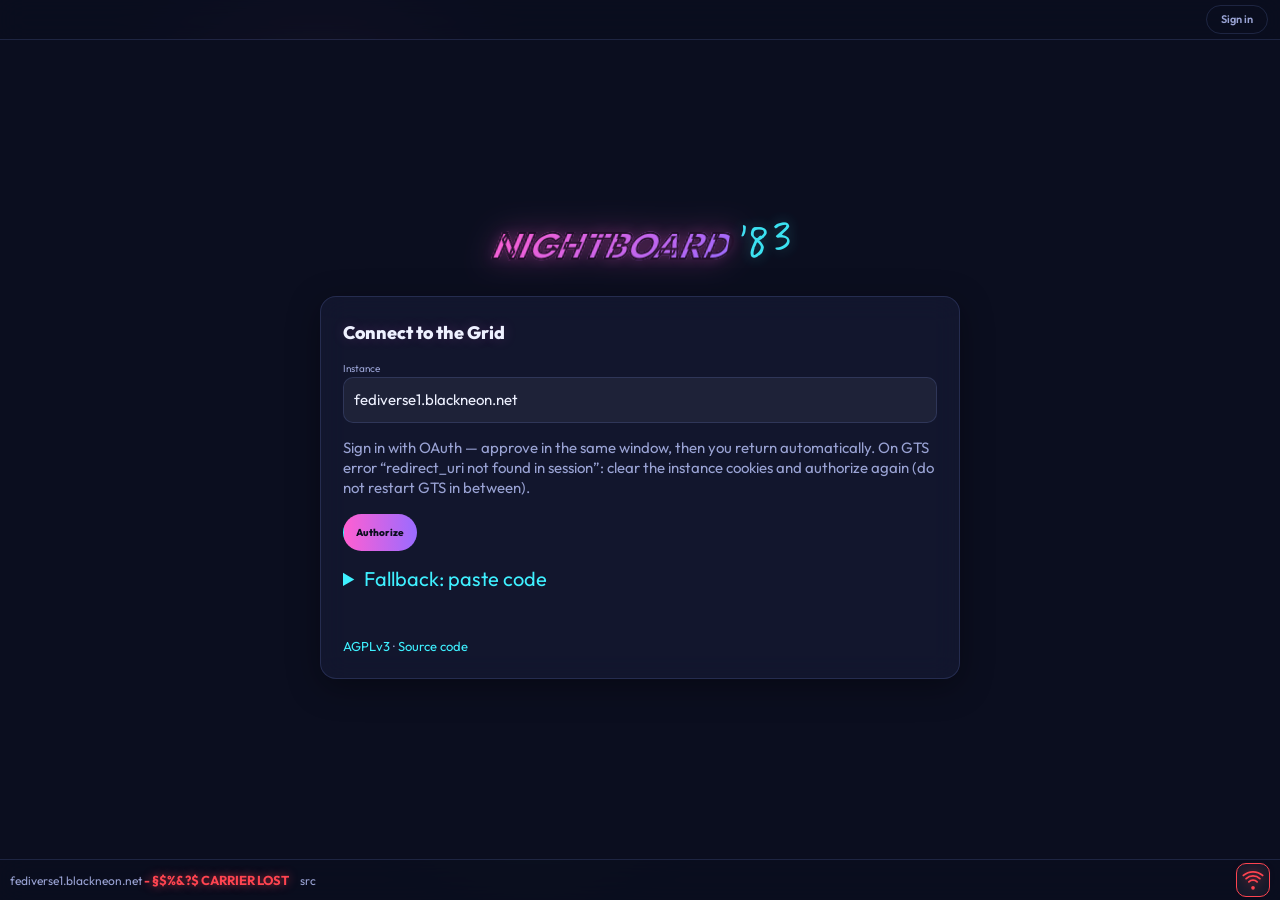
==== commit 5d4e125f: "Prisma-Theme: drittes Farb-Theme (freundlich-neon, Solarpunk) - css/prisma.css: Palette, Aurora-Hint" ====
--- a/index.html
+++ b/index.html
@@ -21,8 +21,15 @@
   <link rel="apple-touch-icon" sizes="180x180" href="icons/apple-touch-icon.png" />
   <link rel="stylesheet" href="css/app.css" />
   <link rel="stylesheet" href="css/cyberpsych.css" />
+  <link rel="stylesheet" href="css/prisma.css" />
 </head>
 <body class="crt">
+  <div id="aurora-bg" aria-hidden="true">
+    <div class="aurora-blob"></div>
+    <div class="aurora-blob"></div>
+    <div class="aurora-blob"></div>
+    <div class="aurora-blob"></div>
+  </div>
   <div id="app">
     <header class="topbar">
       <div class="brand">
@@ -225,6 +232,10 @@
         <div class="col-body" id="notifications-body"></div>
       </section>
     </main>
+    <div id="sync-banner" class="sync-banner" hidden role="status" aria-live="polite">
+      <span class="sync-pulse"></span>
+      <span class="sync-text" id="sync-text"></span>
+    </div>
     <canvas id="tos-zoom" class="tos-zoom" aria-hidden="true"></canvas>
     <footer class="statusbar" id="statusbar">
       <p class="instance"><span id="instance-label"></span><span id="conn-status" class="conn-status"></span> <a class="source-link" href="https://git.blackneon.net/ralf/Nightboard83.git" title="Quellcode (AGPLv3)" data-i18n-title="common.sourceTitle" data-i18n="common.source">src</a></p>
@@ -253,6 +264,12 @@
           <circle cx="12" cy="16" r="1.5" fill="#72f1b8"/>
           <circle cx="14" cy="16" r="1.5" fill="#72f1b8"/>
         </svg>
+        <svg class="prisma-wifi" viewBox="0 0 24 24" width="28" height="28" aria-hidden="true">
+          <path d="M12 18.5a2 2 0 100 4 2 2 0 000-4z" fill="currentColor"/>
+          <path d="M7.5 14a6.5 6.5 0 019 0" fill="none" stroke="currentColor" stroke-width="2" stroke-linecap="round"/>
+          <path d="M4.5 10.5a11 11 0 0115 0" fill="none" stroke="currentColor" stroke-width="2" stroke-linecap="round"/>
+          <path d="M1.5 7a16 16 0 0121 0" fill="none" stroke="currentColor" stroke-width="2" stroke-linecap="round"/>
+        </svg>
       </button>
     </footer>
   </div>
--- a/css/app.css
+++ b/css/app.css
@@ -672,6 +672,38 @@
 .carrier-btn.is-online .phone-down { display: none; }
 .carrier-btn.is-offline { border-color: var(--red); }
 .carrier-btn.is-online { border-color: var(--mint); }
+
+.sync-banner {
+  display: flex;
+  align-items: center;
+  gap: 12px;
+  padding: 8px 16px;
+  border-top: 1px solid var(--yellow);
+  background: #241b2fd9;
+  backdrop-filter: blur(8px);
+  flex-shrink: 0;
+  z-index: 6;
+}
+.sync-banner[hidden] { display: none; }
+.sync-pulse {
+  width: 10px;
+  height: 10px;
+  border-radius: 50%;
+  background: var(--yellow);
+  box-shadow: 0 0 10px #fede5d;
+  flex-shrink: 0;
+  animation: sync-pulse 0.8s ease-in-out infinite alternate;
+}
+@keyframes sync-pulse {
+  from { opacity: 0.4; }
+  to { opacity: 1; }
+}
+.sync-text {
+  color: var(--yellow);
+  font-size: 21px;
+  text-shadow: 0 0 8px #fede5d66;
+}
+.sync-banner.is-done .sync-pulse { animation: none; opacity: 1; }
 
 .tos-zoom {
   position: absolute;
--- a/css/prisma.css
+++ b/css/prisma.css
@@ -0,0 +1,1107 @@
+/* Nightboard '83 — Prisma theme
+   Copyright (C) 2026 Ralf Wissing
+   SPDX-License-Identifier: AGPL-3.0-or-later
+
+   Positiv futurist, freundlich-neon, Solarpunk.
+   Alle Regeln unter body.theme-prisma, damit default/cyberpunk-dark unberührt bleiben. */
+
+/* === Fonts === */
+@font-face {
+  font-family: "Outfit";
+  font-style: normal;
+  font-weight: 400 800;
+  font-display: swap;
+  src: url("../fonts/Outfit-latin-ext.woff2") format("woff2");
+  unicode-range: U+0100-02BA, U+02BD-02C5, U+02C7-02CC, U+02CE-02D7, U+02DD-02FF, U+0304, U+0308, U+0329, U+1D00-1DBF, U+1E00-1E9F, U+1EF2-1EFF, U+2020, U+20A0-20AB, U+20AD-20C0, U+2113, U+2C60-2C7F, U+A720-A7FF;
+}
+@font-face {
+  font-family: "Outfit";
+  font-style: normal;
+  font-weight: 400 800;
+  font-display: swap;
+  src: url("../fonts/Outfit.woff2") format("woff2");
+  unicode-range: U+0000-00FF, U+0131, U+0152-0153, U+02BB-02BC, U+02C6, U+02DA, U+02DC, U+0304, U+0308, U+0329, U+2000-206F, U+20AC, U+2122, U+2191, U+2193, U+2212, U+2215, U+FEFF, U+FFFD;
+}
+
+/* === Design Tokens === */
+body.theme-prisma {
+  --bg0: #0b0e1f;
+  --bg1: rgba(23, 28, 56, 0.62);
+  --bg2: rgba(30, 36, 72, 0.45);
+  --bg3: rgba(40, 48, 96, 0.5);
+  --fg: #eef1ff;
+  --muted: #9aa3d4;
+  --comment: #9aa3d4;
+  --pink: #ff5fd2;
+  --cyan: #3ff0ff;
+  --mint: #a4ff5f;
+  --yellow: #ffc857;
+  --red: #fe4450;
+  --orange: #ff8a4c;
+  --line: rgba(140, 160, 255, 0.16);
+  --radius: 16px;
+  --panel-border: rgba(140, 160, 255, 0.16);
+  --font: "Outfit", "Inter", system-ui, -apple-system, sans-serif;
+  --font-ui: "Outfit", "Inter", system-ui, sans-serif;
+}
+
+/* === Aurora background === */
+body.theme-prisma {
+  background: #0b0e1f;
+  color: var(--fg);
+  position: relative;
+  overflow: hidden;
+  font-size: 15px;
+  line-height: 1.55;
+}
+
+body.theme-prisma::after,
+body.theme-prisma::before {
+  content: none !important;
+}
+
+#aurora-bg { display: none; }
+
+body.theme-prisma #aurora-bg {
+  display: block;
+  position: fixed;
+  inset: 0;
+  z-index: 0;
+  pointer-events: none;
+  overflow: hidden;
+}
+
+body.theme-prisma #aurora-bg .aurora-blob {
+  position: absolute;
+  border-radius: 50%;
+  filter: blur(60px);
+  opacity: 0.18;
+  will-change: transform;
+}
+
+body.theme-prisma #aurora-bg .aurora-blob:nth-child(1) {
+  width: 380px; height: 380px;
+  top: 5%; left: 10%;
+  background: #ff5fd2;
+  animation: prisma-drift-1 18s ease-in-out infinite;
+}
+body.theme-prisma #aurora-bg .aurora-blob:nth-child(2) {
+  width: 340px; height: 340px;
+  top: 40%; right: 5%;
+  background: #3ff0ff;
+  animation: prisma-drift-2 22s ease-in-out infinite;
+}
+body.theme-prisma #aurora-bg .aurora-blob:nth-child(3) {
+  width: 300px; height: 300px;
+  bottom: 10%; left: 30%;
+  background: #a4ff5f;
+  animation: prisma-drift-3 16s ease-in-out infinite;
+}
+body.theme-prisma #aurora-bg .aurora-blob:nth-child(4) {
+  width: 420px; height: 420px;
+  top: 20%; right: 30%;
+  background: #9b6bff;
+  animation: prisma-drift-4 23s ease-in-out infinite;
+}
+
+@keyframes prisma-drift-1 {
+  0%, 100% { transform: translate(0, 0) scale(1); }
+  50% { transform: translate(40px, -30px) scale(1.15); }
+}
+@keyframes prisma-drift-2 {
+  0%, 100% { transform: translate(0, 0) scale(1); }
+  50% { transform: translate(-35px, 25px) scale(1.1); }
+}
+@keyframes prisma-drift-3 {
+  0%, 100% { transform: translate(0, 0) scale(1); }
+  50% { transform: translate(30px, 35px) scale(1.2); }
+}
+@keyframes prisma-drift-4 {
+  0%, 100% { transform: translate(0, 0) scale(1); }
+  50% { transform: translate(-40px, -20px) scale(1.12); }
+}
+
+/* === CRT neutralisation === */
+body.theme-prisma.crt::after,
+body.theme-prisma.crt::before {
+  content: none !important;
+  animation: none !important;
+}
+
+body.theme-prisma #app::before {
+  content: none;
+}
+
+body.theme-prisma #app {
+  background: transparent;
+  box-shadow: none;
+  border-radius: 0;
+  position: relative;
+  z-index: 1;
+}
+
+/* === Shimmer animation for primary CTAs === */
+@keyframes prisma-shimmer {
+  0% { background-position: 0% 50%; }
+  100% { background-position: 200% 50%; }
+}
+
+/* === Puls for connection LED === */
+@keyframes prisma-pulse {
+  0%, 100% { opacity: 1; text-shadow: 0 0 8px #a4ff5f; }
+  50% { opacity: 0.7; text-shadow: 0 0 16px #a4ff5f, 0 0 24px #a4ff5f80; }
+}
+
+/* === Topbar === */
+body.theme-prisma .topbar {
+  background: rgba(11, 14, 31, 0.72);
+  backdrop-filter: blur(14px);
+  -webkit-backdrop-filter: blur(14px);
+  border-bottom: 1px solid var(--line);
+}
+
+/* === Logo === */
+body.theme-prisma .logo {
+  border-color: var(--pink);
+  color: var(--pink);
+  text-shadow: 0 0 14px #ff5fd255;
+  box-shadow: 0 0 14px #ff5fd244, inset 0 0 8px #ff5fd222;
+  border-radius: 10px;
+}
+
+/* === Brand title === */
+body.theme-prisma .brand h1 {
+  font-family: var(--font-ui);
+  font-weight: 800;
+  letter-spacing: -0.02em;
+  text-shadow: 0 0 14px #ff5fd233;
+}
+body.theme-prisma .brand h1 em {
+  color: var(--cyan);
+  text-shadow: 0 0 14px #3ff0ff55;
+}
+
+/* === Connection status === */
+body.theme-prisma .conn-status.is-connected {
+  color: var(--mint);
+  text-shadow: 0 0 8px #a4ff5f;
+  animation: prisma-pulse 2.4s infinite;
+}
+body.theme-prisma .conn-status.is-carrier-lost {
+  color: var(--red);
+  text-shadow: 0 0 10px #fe4450aa;
+}
+body.theme-prisma .conn-status.is-offline {
+  color: var(--yellow);
+  text-shadow: 0 0 8px #ffc85766;
+}
+
+/* === Outbox badge === */
+body.theme-prisma .outbox-count {
+  background: linear-gradient(135deg, #ff5fd2, #9b6bff);
+  color: #0b0e1f;
+  border-radius: 999px;
+}
+
+/* === Buttons === */
+body.theme-prisma button {
+  background: rgba(255, 255, 255, 0.05);
+  border: 1px solid var(--line);
+  border-radius: 10px;
+  color: var(--fg);
+  font-family: var(--font-ui);
+  font-weight: 600;
+  transition: background 0.2s, border-color 0.2s, box-shadow 0.2s, transform 0.15s;
+}
+body.theme-prisma button:hover {
+  background: rgba(255, 255, 255, 0.08);
+  border-color: var(--cyan);
+  box-shadow: 0 0 14px #3ff0ff44;
+  filter: brightness(1.1);
+}
+body.theme-prisma button:active {
+  border-color: var(--pink);
+  box-shadow: 0 0 14px #ff5fd244;
+}
+
+/* === Primary CTA — shimmer gradient === */
+body.theme-prisma button.primary {
+  background: linear-gradient(90deg, #ff5fd2, #9b6bff, #3ff0ff);
+  background-size: 200% 100%;
+  border: 1px solid transparent;
+  border-radius: 999px;
+  color: #0b0e1f;
+  font-weight: 800;
+  animation: prisma-shimmer 4s linear infinite;
+  text-shadow: none;
+}
+body.theme-prisma button.primary:hover {
+  box-shadow: 0 0 20px #ff5fd266, 0 0 30px #3ff0ff44;
+  filter: brightness(1.08);
+}
+
+/* === Ghost buttons === */
+body.theme-prisma button.ghost {
+  background: transparent;
+  border: 1px solid var(--line);
+  color: var(--muted);
+  border-radius: 999px;
+}
+body.theme-prisma button.ghost:hover {
+  border-color: var(--cyan);
+  color: var(--fg);
+}
+
+body.theme-prisma button.danger {
+  border-color: #fe445066;
+  color: var(--red);
+}
+
+/* === Compose icon in topbar === */
+body.theme-prisma #btn-compose {
+  background: transparent;
+  border-color: transparent;
+}
+body.theme-prisma #btn-compose:hover {
+  background: transparent;
+  border-color: transparent;
+  box-shadow: 0 0 14px #ff5fd233;
+  filter: brightness(1.1);
+}
+
+/* === Columns === */
+body.theme-prisma .col {
+  background: var(--bg1);
+  backdrop-filter: blur(14px);
+  -webkit-backdrop-filter: blur(14px);
+  border-right: 1px solid var(--line);
+}
+
+/* === Column headers === */
+body.theme-prisma .col-head {
+  background: rgba(11, 14, 31, 0.5);
+  backdrop-filter: blur(10px);
+  -webkit-backdrop-filter: blur(10px);
+  border-bottom: 1px solid var(--line);
+}
+body.theme-prisma .col-head h2 {
+  font-family: var(--font-ui);
+  font-weight: 800;
+  font-size: 13px;
+  letter-spacing: -0.01em;
+  text-shadow: 0 0 14px currentColor;
+}
+body.theme-prisma .col-head.home h2 {
+  color: var(--pink);
+  text-shadow: 0 0 14px #ff5fd255;
+}
+body.theme-prisma .col-head.local h2 {
+  color: var(--cyan);
+  text-shadow: 0 0 14px #3ff0ff55;
+}
+body.theme-prisma .col-head.federated h2 {
+  color: var(--yellow);
+  text-shadow: 0 0 14px #ffc85755;
+}
+body.theme-prisma .col-head.notes h2 {
+  color: var(--mint);
+  text-shadow: 0 0 14px #a4ff5f55;
+}
+
+body.theme-prisma .col-head .icon-btn,
+body.theme-prisma .icon-btn {
+  color: var(--muted);
+  text-shadow: none;
+  border-radius: 10px;
+}
+body.theme-prisma .col-head .icon-btn:hover,
+body.theme-prisma .icon-btn:hover {
+  color: var(--cyan);
+  text-shadow: 0 0 10px #3ff0ff55;
+  background: rgba(63, 240, 255, 0.08);
+}
+
+body.theme-prisma .col-head-actions select {
+  background: rgba(11, 14, 31, 0.7);
+  border: 1px solid var(--line);
+  border-radius: 10px;
+  color: var(--fg);
+  font-family: var(--font-ui);
+}
+
+/* === Status entries / timeline cards === */
+body.theme-prisma .status,
+body.theme-prisma .notice,
+body.theme-prisma .empty,
+body.theme-prisma .error {
+  border-bottom: 1px solid var(--line);
+  box-shadow: none;
+  font-size: 15px;
+  line-height: 1.55;
+}
+body.theme-prisma .status:hover {
+  background: rgba(255, 95, 210, 0.06);
+  box-shadow: 0 0 14px rgba(255, 95, 210, 0.1);
+  transform: translateY(-2px);
+}
+body.theme-prisma .status.is-thread-root {
+  background: rgba(63, 240, 255, 0.06);
+  box-shadow: 0 0 14px rgba(63, 240, 255, 0.1);
+}
+body.theme-prisma .status.is-reply-target {
+  box-shadow: inset 3px 0 0 var(--cyan), 0 0 14px rgba(63, 240, 255, 0.08);
+  background: rgba(63, 240, 255, 0.04);
+}
+body.theme-prisma .empty,
+body.theme-prisma .error {
+  color: var(--muted);
+  font-size: 15px;
+}
+body.theme-prisma .error {
+  color: var(--orange);
+}
+
+/* Hardcoded px font-sizes from base CSS → recalibrated for Outfit */
+body.theme-prisma .acct,
+body.theme-prisma .time { font-size: 13px; }
+body.theme-prisma .boost-line { font-size: 13px; }
+body.theme-prisma .source-link { font-size: 12px; }
+body.theme-prisma .license-line { font-size: 13px; }
+body.theme-prisma .hint { font-size: 14px; }
+body.theme-prisma .thread-replies-empty { font-size: 14px; }
+body.theme-prisma .thread-reply-to { font-size: 13px; }
+body.theme-prisma .display { font-size: 14px; font-weight: 600; }
+body.theme-prisma .content { font-size: 15px; line-height: 1.55; }
+body.theme-prisma .cw { font-size: 14px; }
+body.theme-prisma .status-meta { font-size: 12px; }
+body.theme-prisma .actions { font-size: 12px; }
+body.theme-prisma .poll-option-title { font-size: 14px; }
+body.theme-prisma .poll-option-pct { font-size: 13px; }
+body.theme-prisma .poll-meta { font-size: 12px; }
+body.theme-prisma .login-card input,
+body.theme-prisma .login-card textarea { font-size: 15px; }
+body.theme-prisma #compose-form > input,
+body.theme-prisma #compose-form > textarea { font-size: 15px; }
+body.theme-prisma #thread-reply-text { font-size: 15px; }
+body.theme-prisma .attach-alt textarea,
+body.theme-prisma .outbox-edit { font-size: 15px; }
+body.theme-prisma .login-card h2 { font-size: 18px; }
+body.theme-prisma #compose-form header h2,
+body.theme-prisma .overlay-head h2 { font-size: 15px; }
+body.theme-prisma .sw-update-log { font-size: 14px; }
+body.theme-prisma .sw-update-head { font-size: 13px; }
+body.theme-prisma .login-wordmark { font-size: 36px; }
+body.theme-prisma .license-line a { font-size: 13px; }
+body.theme-prisma .media-alt-view { font-size: 14px; }
+body.theme-prisma .profile-note { font-size: 14px; }
+
+/* === Avatars === */
+body.theme-prisma .avatar {
+  border-radius: 12px;
+  border: 2px solid var(--line);
+  box-shadow: 0 0 10px rgba(140, 160, 255, 0.15);
+}
+
+/* === Login panel === */
+body.theme-prisma .login-panel {
+  background: #0b0e1f;
+}
+body.theme-prisma .login-card {
+  background: var(--bg1);
+  backdrop-filter: blur(14px);
+  -webkit-backdrop-filter: blur(14px);
+  border: 1px solid var(--line);
+  border-radius: 16px;
+  box-shadow: 0 8px 32px rgba(0, 0, 0, 0.35);
+}
+body.theme-prisma .login-card h2 {
+  font-family: var(--font-ui);
+  font-weight: 800;
+  color: var(--fg);
+  text-shadow: 0 0 14px #ff5fd233;
+}
+body.theme-prisma .login-card p {
+  color: var(--muted);
+}
+
+/* === Login wordmark === */
+body.theme-prisma .login-name {
+  font-family: var(--font-ui);
+  font-weight: 800;
+  letter-spacing: -0.02em;
+  background: linear-gradient(135deg, #ff5fd2, #9b6bff, #3ff0ff);
+  background-size: 200% 100%;
+  -webkit-background-clip: text;
+  background-clip: text;
+  -webkit-text-fill-color: transparent;
+  filter: drop-shadow(0 0 14px #ff5fd244);
+  animation: prisma-shimmer 4s linear infinite;
+}
+body.theme-prisma .login-year {
+  color: var(--cyan);
+  text-shadow: 0 0 14px #3ff0ff55;
+}
+
+body.theme-prisma .login-wordmark .login-name {
+  text-shadow: 0 0 14px #ff5fd233;
+}
+
+/* === Inputs === */
+body.theme-prisma .login-card input,
+body.theme-prisma .login-card textarea,
+body.theme-prisma #overlay-body input {
+  background: rgba(255, 255, 255, 0.05);
+  border: 1px solid var(--line);
+  border-radius: 10px;
+  color: var(--fg);
+  font-family: var(--font);
+  transition: border-color 0.2s, box-shadow 0.2s;
+}
+body.theme-prisma .login-card input:focus,
+body.theme-prisma .login-card textarea:focus,
+body.theme-prisma #overlay-body input:focus {
+  border-color: var(--cyan);
+  box-shadow: 0 0 14px #3ff0ff44;
+  outline: none;
+}
+
+body.theme-prisma #compose-form > input,
+body.theme-prisma #compose-form > textarea {
+  background: rgba(255, 255, 255, 0.05);
+  border: 1px solid var(--line);
+  border-radius: 10px;
+  color: var(--fg);
+  font-family: var(--font);
+}
+body.theme-prisma #compose-form > input:focus,
+body.theme-prisma #compose-form > textarea:focus {
+  border-color: var(--cyan);
+  box-shadow: 0 0 14px #3ff0ff44;
+  outline: none;
+}
+body.theme-prisma .attach-alt textarea,
+body.theme-prisma .outbox-edit,
+body.theme-prisma #thread-reply-text {
+  background: rgba(255, 255, 255, 0.05);
+  border: 1px solid var(--line);
+  border-radius: 10px;
+  color: var(--fg);
+  font-family: var(--font);
+}
+
+/* === Language switch === */
+body.theme-prisma .lang-btn.is-active,
+body.theme-prisma .lang-btn[aria-pressed="true"] {
+  background: linear-gradient(135deg, #3ff0ff, #5f8bff);
+  color: #0b0e1f;
+  border-radius: 999px;
+  font-weight: 600;
+}
+body.theme-prisma .lang-switch {
+  border: 1px solid var(--line);
+  border-radius: 999px;
+  background: rgba(255, 255, 255, 0.03);
+}
+
+/* === Dock icons === */
+body.theme-prisma .dock-icon.is-home { color: var(--pink); }
+body.theme-prisma .dock-icon.is-local { color: var(--cyan); }
+body.theme-prisma .dock-icon.is-federated { color: var(--yellow); }
+body.theme-prisma .dock-icon.is-notes { color: var(--mint); }
+
+body.theme-prisma .dock-icon.has-unread.is-home {
+  text-shadow: 0 0 4px #fff, 0 0 8px #ff5fd2, 0 0 16px #ff5fd2, 0 0 28px #ff5fd2ee;
+}
+body.theme-prisma .dock-icon.has-unread.is-local {
+  text-shadow: 0 0 4px #fff, 0 0 8px #3ff0ff, 0 0 16px #3ff0ff, 0 0 28px #3ff0ffee;
+}
+body.theme-prisma .dock-icon.has-unread.is-federated {
+  text-shadow: 0 0 4px #fff, 0 0 8px #ffc857, 0 0 16px #ffc857, 0 0 28px #ffc857ee;
+}
+body.theme-prisma .dock-icon.has-unread.is-notes {
+  text-shadow: 0 0 4px #fff, 0 0 8px #a4ff5f, 0 0 16px #a4ff5f, 0 0 28px #a4ff5fee;
+}
+
+body.theme-prisma .dock-icon.has-unread.is-home svg {
+  filter:
+    drop-shadow(0 0 2px #fff)
+    drop-shadow(0 0 5px #ff8ae6)
+    drop-shadow(0 0 12px #ff5fd2)
+    drop-shadow(0 0 22px #ff5fd2);
+}
+body.theme-prisma .dock-icon.has-unread.is-local svg {
+  filter:
+    drop-shadow(0 0 2px #fff)
+    drop-shadow(0 0 5px #6ff5ff)
+    drop-shadow(0 0 12px #3ff0ff)
+    drop-shadow(0 0 22px #3ff0ff);
+}
+body.theme-prisma .dock-icon.has-unread.is-federated svg {
+  filter:
+    drop-shadow(0 0 2px #fff)
+    drop-shadow(0 0 5px #ffd879)
+    drop-shadow(0 0 12px #ffc857)
+    drop-shadow(0 0 22px #ffc857);
+}
+body.theme-prisma .dock-icon.has-unread.is-notes svg {
+  filter:
+    drop-shadow(0 0 2px #fff)
+    drop-shadow(0 0 5px #b8ff8a)
+    drop-shadow(0 0 12px #a4ff5f)
+    drop-shadow(0 0 22px #a4ff5f);
+}
+
+body.theme-prisma .dock-icon:hover,
+body.theme-prisma .dock-icon:focus-visible {
+  background: rgba(255, 255, 255, 0.08);
+  color: var(--fg);
+  border-color: var(--cyan);
+  border-radius: 10px;
+}
+
+/* === Statusbar === */
+body.theme-prisma .statusbar {
+  background: rgba(11, 14, 31, 0.72);
+  backdrop-filter: blur(14px);
+  -webkit-backdrop-filter: blur(14px);
+  border-top: 1px solid var(--line);
+}
+
+/* === Carrier button === */
+body.theme-prisma .carrier-btn {
+  border-radius: 10px;
+}
+
+/* Prisma icon: wifi — mint (online) / red (offline) — replaces phone icons */
+.prisma-wifi { display: none; }
+
+body.theme-prisma .carrier-btn .phone-up,
+body.theme-prisma .carrier-btn .phone-down { display: none; }
+
+body.theme-prisma .carrier-btn .prisma-wifi { display: block; }
+
+body.theme-prisma .carrier-btn .prisma-wifi {
+  color: var(--red);
+  filter: drop-shadow(0 0 6px #fe445088);
+}
+body.theme-prisma .carrier-btn.is-online .prisma-wifi {
+  color: var(--mint);
+  filter: drop-shadow(0 0 6px #a4ff5f88);
+}
+
+body.theme-prisma .carrier-btn.is-offline {
+  border-color: var(--red);
+}
+body.theme-prisma .carrier-btn.is-online {
+  border-color: var(--mint);
+  box-shadow: 0 0 14px #a4ff5f44;
+}
+
+/* === Polls === */
+body.theme-prisma .poll {
+  background: var(--bg2);
+  border: 1px solid var(--line);
+  border-radius: 12px;
+}
+body.theme-prisma .poll-option {
+  background: rgba(255, 255, 255, 0.03);
+  border: 1px solid var(--line);
+  border-radius: 10px;
+}
+body.theme-prisma .poll-option:hover {
+  border-color: var(--cyan);
+  box-shadow: 0 0 10px #3ff0ff33;
+}
+body.theme-prisma .poll-option.is-selected {
+  border-color: var(--pink);
+  box-shadow: inset 0 0 0 1px var(--pink), 0 0 14px #ff5fd233;
+}
+body.theme-prisma .poll-option.is-own {
+  border-color: var(--cyan);
+}
+body.theme-prisma .poll-bar {
+  background: linear-gradient(90deg, rgba(255, 95, 210, 0.2), rgba(155, 107, 255, 0.15));
+  border-radius: 999px;
+}
+body.theme-prisma .poll-option.is-own .poll-bar {
+  background: linear-gradient(90deg, rgba(63, 240, 255, 0.3), rgba(164, 255, 95, 0.2));
+}
+body.theme-prisma .poll-submit {
+  border-color: var(--pink);
+  color: var(--pink);
+  border-radius: 999px;
+}
+body.theme-prisma .poll-submit:hover {
+  background: rgba(255, 95, 210, 0.12);
+  box-shadow: 0 0 14px #ff5fd233;
+}
+
+/* === Media play button === */
+body.theme-prisma .media-play {
+  background: rgba(11, 14, 31, 0.7);
+  border: 1px solid var(--cyan);
+  border-radius: 999px;
+  color: var(--cyan);
+  text-shadow: 0 0 8px #3ff0ff;
+  box-shadow: 0 0 14px #3ff0ff33;
+}
+
+/* === Media stage === */
+body.theme-prisma .media-stage {
+  background: rgba(11, 14, 31, 0.8);
+  border-radius: 12px;
+}
+
+/* === Dialogs === */
+body.theme-prisma dialog {
+  background: rgba(15, 19, 42, 0.85);
+  backdrop-filter: blur(20px);
+  -webkit-backdrop-filter: blur(20px);
+  border: 1px solid var(--line);
+  border-radius: 16px;
+  box-shadow: 0 8px 32px rgba(0, 0, 0, 0.35);
+  color: var(--fg);
+  font-family: var(--font);
+}
+body.theme-prisma dialog::backdrop {
+  background: rgba(11, 14, 31, 0.7);
+  backdrop-filter: blur(4px);
+  -webkit-backdrop-filter: blur(4px);
+}
+body.theme-prisma dialog::after {
+  content: none;
+}
+body.theme-prisma #compose-form header,
+body.theme-prisma .overlay-head {
+  border-bottom: 1px solid var(--line);
+}
+body.theme-prisma #compose-form header h2,
+body.theme-prisma .overlay-head h2 {
+  font-family: var(--font-ui);
+  font-weight: 800;
+  color: var(--fg);
+  text-shadow: 0 0 14px #ff5fd233;
+}
+body.theme-prisma #compose-form footer .outbox-btn.primary {
+  border-color: transparent;
+}
+
+/* === Thread reply === */
+body.theme-prisma .thread-reply {
+  background: rgba(255, 255, 255, 0.03);
+  border-top: 1px solid var(--line);
+}
+
+/* === SW update overlay === */
+body.theme-prisma #sw-update-dialog {
+  border: 1px solid var(--cyan);
+  background: rgba(11, 14, 31, 0.9);
+  backdrop-filter: blur(20px);
+  -webkit-backdrop-filter: blur(20px);
+  box-shadow: 0 8px 32px rgba(0, 0, 0, 0.35), 0 0 40px #3ff0ff22;
+  border-radius: 16px;
+}
+body.theme-prisma .sw-update-head {
+  color: var(--cyan);
+  text-shadow: 0 0 14px #3ff0ff55;
+  font-family: var(--font-ui);
+  font-weight: 800;
+}
+body.theme-prisma .sw-update-log {
+  color: var(--fg);
+  text-shadow: none;
+  font-family: var(--font);
+}
+body.theme-prisma .sw-update-log .is-found {
+  color: var(--cyan);
+  text-shadow: 0 0 8px #3ff0ff66;
+}
+body.theme-prisma .sw-update-log .is-warn {
+  color: var(--yellow);
+  text-shadow: 0 0 8px #ffc85766;
+}
+body.theme-prisma .sw-update-cursor {
+  background: var(--cyan);
+  box-shadow: 0 0 10px #3ff0ff;
+}
+body.theme-prisma .sw-update-bar {
+  border: 1px solid var(--line);
+  background: rgba(11, 14, 31, 0.6);
+  box-shadow: none;
+  border-radius: 999px;
+}
+body.theme-prisma .sw-update-bar i {
+  background: linear-gradient(90deg, #ff5fd2, #9b6bff, #3ff0ff);
+  background-size: 200% 100%;
+  animation: prisma-shimmer 4s linear infinite;
+  box-shadow: 0 0 10px #3ff0ff66;
+  border-radius: 999px;
+}
+
+/* === Desktop logo === */
+body.theme-prisma .desktop-logo {
+  background: var(--bg1);
+  backdrop-filter: blur(14px);
+  -webkit-backdrop-filter: blur(14px);
+  border: 1px solid var(--line);
+  border-radius: 16px;
+  box-shadow: 0 8px 32px rgba(0, 0, 0, 0.35);
+}
+body.theme-prisma .desktop-logo .login-name {
+  font-style: normal;
+  font-family: var(--font-ui);
+  letter-spacing: -0.02em;
+  transform: none;
+  background: linear-gradient(135deg, #ff5fd2, #9b6bff, #3ff0ff);
+  background-size: 200% 100%;
+  -webkit-background-clip: text;
+  background-clip: text;
+  -webkit-text-fill-color: transparent;
+  -webkit-text-stroke: 0;
+  paint-order: normal;
+  filter: drop-shadow(0 0 14px #ff5fd244);
+  animation: prisma-shimmer 4s linear infinite;
+}
+body.theme-prisma .desktop-logo .login-year {
+  font-family: var(--font-ui);
+  font-weight: 800;
+  font-style: normal;
+  color: var(--cyan);
+  text-shadow: 0 0 14px #3ff0ff55;
+}
+
+/* === Ticker === */
+body.theme-prisma .ticker {
+  background: linear-gradient(90deg, rgba(255, 95, 210, 0.1), rgba(155, 107, 255, 0.06));
+  text-shadow: 0 0 8px #ff5fd244;
+}
+
+/* === Profile === */
+body.theme-prisma .profile-actions button.is-block {
+  background: rgba(254, 68, 80, 0.12);
+}
+
+/* === Translate === */
+body.theme-prisma .translate-toggle {
+  text-shadow: 0 0 8px #ff5fd233;
+}
+body.theme-prisma .nb-translate-panel {
+  box-shadow: inset 2px 0 12px rgba(155, 107, 255, 0.1);
+}
+body.theme-prisma .content.nb-translate-error {
+  text-shadow: 0 0 6px #fe445055;
+}
+body.theme-prisma .nb-translate-progress {
+  background: var(--violet, #9b6bff);
+}
+body.theme-prisma .nb-translate-progress-bar {
+  background: #9b6bff;
+  box-shadow: 0 0 6px #9b6bff;
+}
+
+/* === SVG icon fill overrides ===
+   Maps the default palette to Prisma neon tones. */
+body.theme-prisma svg [fill="#03edf9"] { fill: #3ff0ff; }
+body.theme-prisma svg [fill="#72f1b8"] { fill: #a4ff5f; }
+body.theme-prisma svg [fill="#fede5d"] { fill: #ffc857; }
+body.theme-prisma svg [fill="#ff7edb"] { fill: #ff5fd2; }
+body.theme-prisma svg [fill="#fe4450"] { fill: #fe4450; }
+body.theme-prisma svg [fill="#191621"] { fill: #0b0e1f; }
+body.theme-prisma svg [fill="#3d3158"] { fill: #9b6bff; }
+body.theme-prisma svg [fill="#d8ffe8"] { fill: #eef1ff; }
+body.theme-prisma svg [fill="#ffd0d4"] { fill: #ffe6e8; }
+body.theme-prisma svg [fill="#ffe6e8"] { fill: #ffe6e8; }
+body.theme-prisma svg [fill="#fff4b8"] { fill: #fff4cc; }
+body.theme-prisma svg [fill="#d4b860"] { fill: #ffc857; }
+body.theme-prisma svg [stroke="#03edf9"] { stroke: #3ff0ff; }
+body.theme-prisma svg [stroke="#fede5d"] { stroke: #ffc857; }
+body.theme-prisma svg [stroke="#d4b860"] { stroke: #ffc857; }
+body.theme-prisma svg [stroke="#191621"] { stroke: #0b0e1f; }
+
+/* === Glow on hover for icon-bearing elements === */
+body.theme-prisma .col-head-actions select:hover,
+body.theme-prisma button:hover,
+body.theme-prisma .poll-option:hover,
+body.theme-prisma button.media-thumb:hover {
+  box-shadow: 0 0 10px rgba(63, 240, 255, 0.2);
+}
+
+/* === Compact topbar === */
+body.theme-prisma .topbar {
+  padding: 5px 12px;
+  gap: 10px;
+}
+body.theme-prisma .logo {
+  width: 32px; height: 32px;
+  font-size: 13px;
+  border-radius: 8px;
+}
+body.theme-prisma .brand { gap: 8px; }
+body.theme-prisma .brand h1 { font-size: 13px; }
+body.theme-prisma .top-actions { gap: 4px; }
+body.theme-prisma .top-actions .outbox-btn {
+  min-width: 32px;
+  width: 32px;
+  height: 32px;
+  padding: 4px;
+}
+body.theme-prisma .top-actions .outbox-glyph {
+  width: 18px;
+  height: 18px;
+}
+body.theme-prisma .top-actions .outbox-btn.primary {
+  min-width: 32px;
+  padding: 4px;
+}
+body.theme-prisma .outbox-count {
+  min-width: 14px;
+  padding: 0 3px;
+  font-size: 9px;
+}
+body.theme-prisma .lang-btn {
+  padding: 3px 6px;
+  font-size: 10px;
+}
+body.theme-prisma .lang-switch { padding: 1px; margin-right: 4px; }
+body.theme-prisma button#btn-login { padding: 5px 14px; font-size: 11px; }
+
+/* === Compact column headers === */
+body.theme-prisma .col-head {
+  padding: 5px 8px;
+}
+body.theme-prisma .col-head h2 { font-size: 11px; }
+body.theme-prisma .col-head-actions { gap: 1px; }
+body.theme-prisma .col-head-actions select {
+  font-size: 11px;
+  padding: 1px 4px;
+  margin-right: 2px;
+  max-width: 7em;
+}
+body.theme-prisma button.icon-btn {
+  width: 32px; height: 32px;
+  font-size: 20px;
+}
+body.theme-prisma button.icon-btn .collapse-glyph {
+  width: 22px;
+  height: 22px;
+}
+
+/* === Compact statusbar === */
+body.theme-prisma .statusbar {
+  padding: 3px 10px;
+  gap: 6px;
+}
+body.theme-prisma .statusbar .instance { font-size: 12px; }
+body.theme-prisma .carrier-btn {
+  width: 34px; height: 34px;
+  min-width: 34px;
+  padding: 4px;
+}
+body.theme-prisma .carrier-btn svg { width: 24px; height: 24px; }
+body.theme-prisma .carrier-btn .prisma-wifi { width: 22px; height: 22px; }
+
+/* === Scrollbars === */
+body.theme-prisma .col-body {
+  scrollbar-width: thin;
+  scrollbar-color: rgba(140, 160, 255, 0.3) transparent;
+}
+body.theme-prisma .col-body::-webkit-scrollbar {
+  width: 6px;
+}
+body.theme-prisma .col-body::-webkit-scrollbar-track {
+  background: transparent;
+}
+body.theme-prisma .col-body::-webkit-scrollbar-thumb {
+  background: rgba(140, 160, 255, 0.3);
+  border-radius: 999px;
+}
+
+/* === SVG shape-rendering === */
+body.theme-prisma svg {
+  shape-rendering: geometricPrecision;
+}
+
+/* === Boost/Fav/Reply buttons — active state glow === */
+body.theme-prisma .status-actions button.is-active,
+body.theme-prisma .status-actions .act-btn.is-active {
+  filter: drop-shadow(0 0 6px currentColor);
+  transform: scale(1.15);
+  transition: transform 0.2s, filter 0.2s;
+}
+
+/* === CW button / warn chips === */
+body.theme-prisma .cw-btn,
+body.theme-prisma .status-cw {
+  background: linear-gradient(135deg, #ffc857, #ff5fd2);
+  color: #0b0e1f;
+  border-radius: 999px;
+  font-weight: 600;
+  box-shadow: 0 0 14px #ffc85744;
+}
+
+/* === Cyberpsychosis HUD — Prisma glow escalation === */
+body.theme-prisma .cp-hud {
+  background: rgba(11, 14, 31, 0.72);
+  backdrop-filter: blur(10px);
+  -webkit-backdrop-filter: blur(10px);
+  border-bottom: 1px solid var(--line);
+}
+body.theme-prisma .cp-hud-inner {
+  font-family: var(--font-ui);
+  font-size: 11px;
+  letter-spacing: 0.04em;
+}
+body.theme-prisma .cp-hud-bar-track {
+  border-radius: 999px;
+  background: rgba(255, 255, 255, 0.05);
+}
+body.theme-prisma .cp-hud-bar-fill {
+  border-radius: 999px;
+  box-shadow: 0 0 8px currentColor;
+}
+body.theme-prisma .cp-hud.cp-stable .cp-hud-bar-fill {
+  background: var(--mint);
+  box-shadow: 0 0 8px #a4ff5f;
+}
+body.theme-prisma .cp-hud.cp-elevated .cp-hud-label {
+  color: var(--cyan);
+  text-shadow: 0 0 8px #3ff0ff66;
+}
+body.theme-prisma .cp-hud.cp-elevated .cp-hud-bar-fill {
+  background: var(--cyan);
+  box-shadow: 0 0 10px #3ff0ff;
+}
+body.theme-prisma .cp-hud.cp-unstable .cp-hud-label {
+  color: var(--yellow);
+  text-shadow: 0 0 10px #ffc85788;
+  animation: cp-blink 1.5s infinite;
+}
+body.theme-prisma .cp-hud.cp-unstable .cp-hud-bar-fill {
+  background: var(--yellow);
+  box-shadow: 0 0 14px #ffc857;
+}
+body.theme-prisma .cp-hud.cp-critical .cp-hud-label {
+  color: var(--orange);
+  text-shadow: 0 0 12px #ff8a4caa;
+  animation: cp-blink 0.8s infinite;
+}
+body.theme-prisma .cp-hud.cp-critical .cp-hud-bar-fill {
+  background: var(--orange);
+  box-shadow: 0 0 18px #ff8a4c;
+}
+body.theme-prisma .cp-hud.cp-cyberpsych .cp-hud-label {
+  color: var(--red);
+  text-shadow: 0 0 14px #fe4450aa;
+  animation: cp-blink 0.4s infinite;
+}
+body.theme-prisma .cp-hud.cp-cyberpsych .cp-hud-bar-fill {
+  background: var(--red);
+  box-shadow: 0 0 24px #fe4450;
+}
+
+/* Glitch overlay → glow overlay (same logic, softer visual) */
+body.theme-prisma .cp-glitch {
+  mix-blend-mode: normal;
+}
+body.theme-prisma .cp-glitch.cp-glitch-l2 {
+  background: radial-gradient(ellipse at center, rgba(255, 200, 87, 0.04) 0%, transparent 70%);
+  animation: prisma-glow-pulse 3s ease-in-out infinite;
+}
+body.theme-prisma .cp-glitch.cp-glitch-l3 {
+  background: radial-gradient(ellipse at center, rgba(255, 138, 76, 0.06) 0%, transparent 60%);
+  animation: prisma-glow-pulse 1.5s ease-in-out infinite;
+}
+body.theme-prisma .cp-glitch.cp-glitch-l4 {
+  background: radial-gradient(ellipse at center, rgba(254, 68, 80, 0.1) 0%, transparent 50%);
+  animation: prisma-glow-pulse 0.6s ease-in-out infinite;
+}
+
+@keyframes prisma-glow-pulse {
+  0%, 100% { opacity: 0.5; }
+  50% { opacity: 1; }
+}
+
+/* Body distortion → subtle brightness pulse only, no shake */
+body.theme-prisma.cp-l2,
+body.theme-prisma.cp-l3,
+body.theme-prisma.cp-l4 {
+  animation: none;
+}
+body.theme-prisma.cp-l4 {
+  filter: brightness(1.05) contrast(1.02);
+}
+
+/* Warning overlay — Prisma panel style */
+body.theme-prisma .cp-warn-overlay {
+  background: radial-gradient(ellipse at center, rgba(11, 14, 31, 0.85) 0%, rgba(5, 8, 16, 0.95) 100%);
+  backdrop-filter: blur(8px);
+  -webkit-backdrop-filter: blur(8px);
+}
+body.theme-prisma .cp-warn-box {
+  background: var(--bg1);
+  backdrop-filter: blur(20px);
+  -webkit-backdrop-filter: blur(20px);
+  border: 1px solid var(--red);
+  border-radius: 16px;
+  box-shadow: 0 0 60px rgba(254, 68, 80, 0.2), 0 8px 32px rgba(0, 0, 0, 0.35);
+}
+body.theme-prisma .cp-warn-icon {
+  font-size: 48px;
+  color: var(--red);
+  text-shadow: 0 0 20px #fe4450aa;
+  animation: cp-blink 1s infinite;
+  margin-bottom: 16px;
+}
+body.theme-prisma .cp-warn-title {
+  font-family: var(--font-ui);
+  font-weight: 800;
+  font-size: 13px;
+  letter-spacing: 0.02em;
+  text-transform: uppercase;
+  color: var(--red);
+  text-shadow: 0 0 14px #fe4450aa;
+  margin-bottom: 16px;
+}
+body.theme-prisma .cp-warn-msg {
+  font-family: var(--font);
+  font-size: 15px;
+  color: var(--muted);
+  line-height: 1.55;
+  margin-bottom: 24px;
+}
+body.theme-prisma .cp-warn-btn {
+  font-family: var(--font-ui);
+  font-weight: 600;
+  font-size: 12px;
+  padding: 10px 20px;
+  border: 1px solid var(--red);
+  border-radius: 999px;
+  background: linear-gradient(135deg, rgba(254, 68, 80, 0.2), rgba(255, 95, 210, 0.1));
+  color: var(--fg);
+  cursor: pointer;
+  text-transform: uppercase;
+  letter-spacing: 0.04em;
+  transition: border-color 0.2s, box-shadow 0.2s;
+}
+body.theme-prisma .cp-warn-btn:hover {
+  border-color: var(--cyan);
+  box-shadow: 0 0 14px #3ff0ff44;
+}
+body.theme-prisma .cp-warn-btn-ghost {
+  background: transparent;
+  border-color: var(--line);
+  color: var(--muted);
+}
+
+/* === Reduced motion === */
+@media (prefers-reduced-motion: reduce) {
+  body.theme-prisma #aurora-bg .aurora-blob { animation: none; }
+  body.theme-prisma button.primary { animation: none; background-position: 50% 50%; }
+  body.theme-prisma .login-name { animation: none; background-position: 50% 50%; }
+  body.theme-prisma .desktop-logo .login-name { animation: none; }
+  body.theme-prisma .sw-update-bar i { animation: none; }
+  body.theme-prisma .conn-status.is-connected { animation: none; }
+  body.theme-prisma .cp-glitch { animation: none !important; }
+  body.theme-prisma.cp-l4 { filter: none; }
+  body.theme-prisma .status:hover { transform: none; }
+}
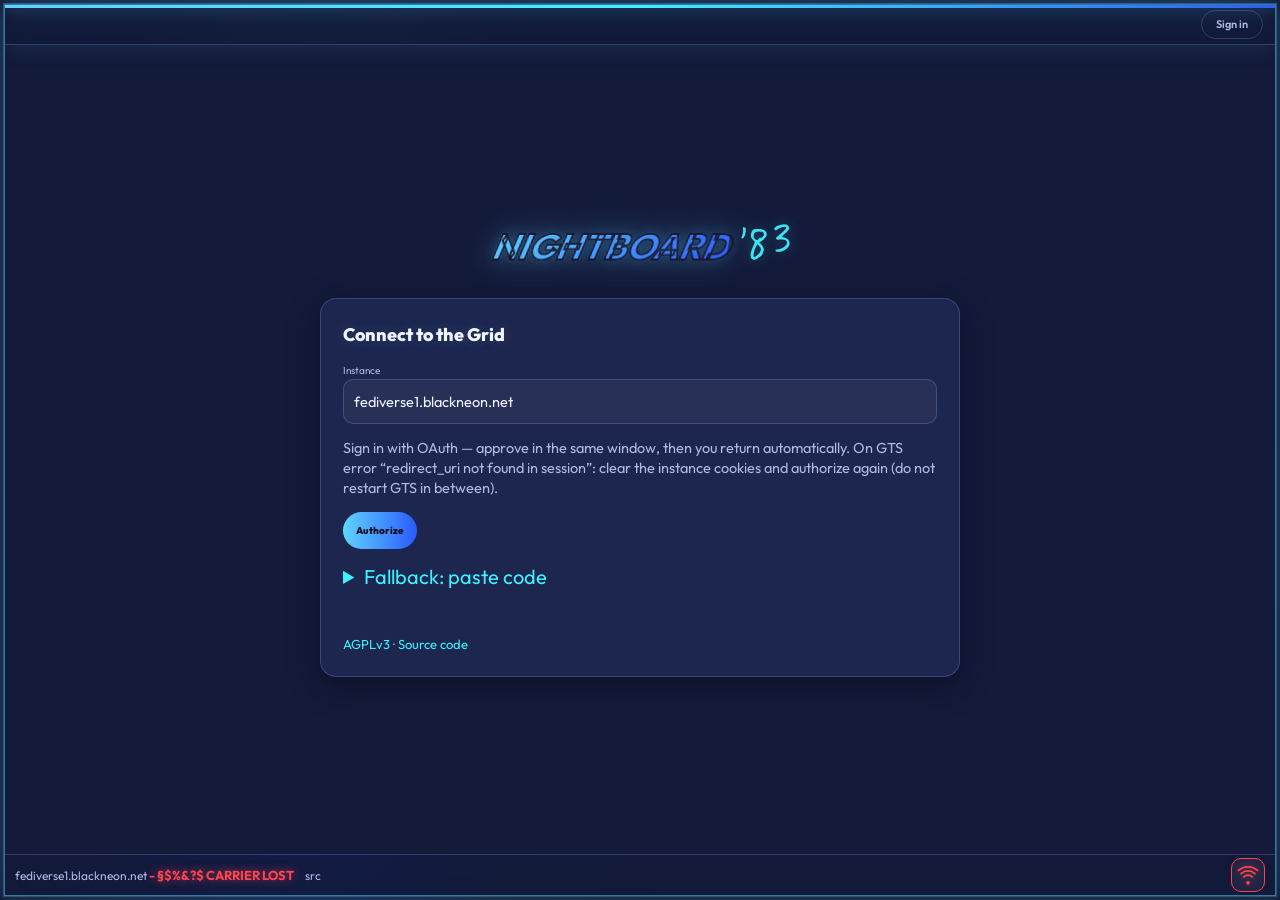
==== commit f7316349: "Prisma: Palette von Pink/Violet auf Blau/Cyan/Lime korrigiert, 6 Aurora-Blobs, Neon-Kante, Glow-Rahm" ====
--- a/index.html
+++ b/index.html
@@ -25,6 +25,8 @@
 </head>
 <body class="crt">
   <div id="aurora-bg" aria-hidden="true">
+    <div class="aurora-blob"></div>
+    <div class="aurora-blob"></div>
     <div class="aurora-blob"></div>
     <div class="aurora-blob"></div>
     <div class="aurora-blob"></div>
--- a/css/prisma.css
+++ b/css/prisma.css
@@ -25,33 +25,38 @@
 
 /* === Design Tokens === */
 body.theme-prisma {
-  --bg0: #0b0e1f;
-  --bg1: rgba(23, 28, 56, 0.62);
-  --bg2: rgba(30, 36, 72, 0.45);
-  --bg3: rgba(40, 48, 96, 0.5);
-  --fg: #eef1ff;
-  --muted: #9aa3d4;
-  --comment: #9aa3d4;
-  --pink: #ff5fd2;
-  --cyan: #3ff0ff;
-  --mint: #a4ff5f;
-  --yellow: #ffc857;
-  --red: #fe4450;
-  --orange: #ff8a4c;
-  --line: rgba(140, 160, 255, 0.16);
+  --bg0: #131a3a;                       /* Basis-Hintergrund, helles Indigo */
+  --bg1: rgba(38, 47, 94, 0.6);          /* --panel */
+  --bg2: rgba(46, 56, 108, 0.45);       /* --panel-soft */
+  --bg3: rgba(52, 63, 120, 0.5);
+  --fg: #f2f5ff;                        /* Haupttext */
+  --muted: #b0bae6;                     /* Sekundärtext */
+  --comment: #b0bae6;
+  --blue: #5fd2ff;                      /* Primär-Akzent – hellblau */
+  --cyan: #3ff0ff;                      /* Sekundär-Akzent */
+  --lime: #a4ff5f;                      /* Erfolg / connected */
+  --deep: #2b5cff;                      /* Tertiär-Akzent – dunkelblau */
+  --yellow: #ffc857;                    /* Warnung */
+  --red: #fe4450;                       /* Fehler / danger */
+  --orange: #ff8a4c;                    /* Cyberpsych-Eskalationsstufe */
+  --line: rgba(155, 175, 255, 0.24);    /* Borders, Divider */
   --radius: 16px;
-  --panel-border: rgba(140, 160, 255, 0.16);
+  --panel-border: rgba(155, 175, 255, 0.24);
   --font: "Outfit", "Inter", system-ui, -apple-system, sans-serif;
   --font-ui: "Outfit", "Inter", system-ui, sans-serif;
+  /* Compatibility aliases — keep old variable names working for JS/cyberpsych */
+  --mint: var(--lime);
+  --pink: var(--blue);
+  --violet: var(--deep);
 }
 
 /* === Aurora background === */
 body.theme-prisma {
-  background: #0b0e1f;
+  background: #131a3a;
   color: var(--fg);
   position: relative;
   overflow: hidden;
-  font-size: 15px;
+  font-size: 14.5px;
   line-height: 1.55;
 }
 
@@ -75,14 +80,14 @@
   position: absolute;
   border-radius: 50%;
   filter: blur(60px);
-  opacity: 0.18;
+  opacity: 0.22;
   will-change: transform;
 }
 
 body.theme-prisma #aurora-bg .aurora-blob:nth-child(1) {
   width: 380px; height: 380px;
   top: 5%; left: 10%;
-  background: #ff5fd2;
+  background: #5fd2ff;
   animation: prisma-drift-1 18s ease-in-out infinite;
 }
 body.theme-prisma #aurora-bg .aurora-blob:nth-child(2) {
@@ -100,8 +105,20 @@
 body.theme-prisma #aurora-bg .aurora-blob:nth-child(4) {
   width: 420px; height: 420px;
   top: 20%; right: 30%;
-  background: #9b6bff;
+  background: #2b5cff;
   animation: prisma-drift-4 23s ease-in-out infinite;
+}
+body.theme-prisma #aurora-bg .aurora-blob:nth-child(5) {
+  width: 360px; height: 360px;
+  bottom: 25%; right: 15%;
+  background: #5fd2ff;
+  animation: prisma-drift-5 20s ease-in-out infinite;
+}
+body.theme-prisma #aurora-bg .aurora-blob:nth-child(6) {
+  width: 460px; height: 460px;
+  top: 50%; left: 5%;
+  background: #2b5cff;
+  animation: prisma-drift-6 14s ease-in-out infinite;
 }
 
 @keyframes prisma-drift-1 {
@@ -119,6 +136,14 @@
 @keyframes prisma-drift-4 {
   0%, 100% { transform: translate(0, 0) scale(1); }
   50% { transform: translate(-40px, -20px) scale(1.12); }
+}
+@keyframes prisma-drift-5 {
+  0%, 100% { transform: translate(0, 0) scale(1); }
+  50% { transform: translate(35px, -40px) scale(1.18); }
+}
+@keyframes prisma-drift-6 {
+  0%, 100% { transform: translate(0, 0) scale(1); }
+  50% { transform: translate(-25px, 30px) scale(1.1); }
 }
 
 /* === CRT neutralisation === */
@@ -128,16 +153,38 @@
   animation: none !important;
 }
 
-body.theme-prisma #app::before {
-  content: none;
-}
+/* CRT glass reflection deactivated; #app::before now used for neon edge above */
 
 body.theme-prisma #app {
   background: transparent;
-  box-shadow: none;
+  border: 1px solid rgba(95, 210, 255, 0.5);
   border-radius: 0;
+  box-shadow: 0 8px 32px rgba(0, 0, 0, 0.26), 0 0 0 1px rgba(95, 210, 255, 0.3), 0 0 24px rgba(95, 210, 255, 0.25), 0 0 60px rgba(95, 210, 255, 0.12);
   position: relative;
   z-index: 1;
+}
+
+/* Obere Neon-Kante — fixe 3px-Linie am oberen App-Rand */
+body.theme-prisma #app::before {
+  content: "";
+  position: absolute;
+  top: 0; left: 0; right: 0;
+  height: 3px;
+  background: linear-gradient(90deg, #5fd2ff, #3ff0ff, #2b5cff, #3ff0ff, #5fd2ff);
+  background-size: 200% 100%;
+  animation: prisma-edgeflow 8s linear infinite;
+  box-shadow: 0 0 16px #5fd2ff99, 0 0 44px #3ff0ff55;
+  pointer-events: none;
+  z-index: 10;
+}
+
+@keyframes prisma-edgeflow {
+  0% { background-position: 0% 50%; }
+  100% { background-position: 200% 50%; }
+}
+
+body.theme-prisma {
+  padding: 4px;
 }
 
 /* === Shimmer animation for primary CTAs === */
@@ -146,27 +193,34 @@
   100% { background-position: 200% 50%; }
 }
 
+/* === Breathe animation for logo === */
+@keyframes prisma-breathe {
+  0%, 100% { box-shadow: 0 0 16px #5fd2ff55; }
+  50% { box-shadow: 0 0 38px #5fd2ff99; }
+}
+
 /* === Puls for connection LED === */
 @keyframes prisma-pulse {
-  0%, 100% { opacity: 1; text-shadow: 0 0 8px #a4ff5f; }
+  0%, 100% { opacity: 1; text-shadow: 0 0 12px #a4ff5f; }
   50% { opacity: 0.7; text-shadow: 0 0 16px #a4ff5f, 0 0 24px #a4ff5f80; }
 }
 
-/* === Topbar === */
+/* === Panel-Grundglow — permanenter hellblauer Saum === */
 body.theme-prisma .topbar {
-  background: rgba(11, 14, 31, 0.72);
+  background: rgba(19, 26, 58, 0.72);
   backdrop-filter: blur(14px);
   -webkit-backdrop-filter: blur(14px);
   border-bottom: 1px solid var(--line);
-}
-
-/* === Logo === */
+  box-shadow: 0 0 26px rgba(95, 210, 255, 0.14);
+}
+
+/* === Logo — atmet === */
 body.theme-prisma .logo {
-  border-color: var(--pink);
-  color: var(--pink);
-  text-shadow: 0 0 14px #ff5fd255;
-  box-shadow: 0 0 14px #ff5fd244, inset 0 0 8px #ff5fd222;
+  border-color: var(--blue);
+  color: var(--blue);
+  text-shadow: 0 0 14px #5fd2ff55;
   border-radius: 10px;
+  animation: prisma-breathe 3.6s ease-in-out infinite;
 }
 
 /* === Brand title === */
@@ -174,7 +228,7 @@
   font-family: var(--font-ui);
   font-weight: 800;
   letter-spacing: -0.02em;
-  text-shadow: 0 0 14px #ff5fd233;
+  text-shadow: 0 0 14px #5fd2ff33;
 }
 body.theme-prisma .brand h1 em {
   color: var(--cyan);
@@ -183,8 +237,8 @@
 
 /* === Connection status === */
 body.theme-prisma .conn-status.is-connected {
-  color: var(--mint);
-  text-shadow: 0 0 8px #a4ff5f;
+  color: var(--lime);
+  text-shadow: 0 0 12px #a4ff5f;
   animation: prisma-pulse 2.4s infinite;
 }
 body.theme-prisma .conn-status.is-carrier-lost {
@@ -198,7 +252,7 @@
 
 /* === Outbox badge === */
 body.theme-prisma .outbox-count {
-  background: linear-gradient(135deg, #ff5fd2, #9b6bff);
+  background: linear-gradient(135deg, #5fd2ff, #2b5cff);
   color: #0b0e1f;
   border-radius: 999px;
 }
@@ -215,18 +269,18 @@
 }
 body.theme-prisma button:hover {
   background: rgba(255, 255, 255, 0.08);
-  border-color: var(--cyan);
-  box-shadow: 0 0 14px #3ff0ff44;
+  border-color: rgba(63, 240, 255, 0.75);
+  box-shadow: 0 0 18px rgba(63, 240, 255, 0.45);
   filter: brightness(1.1);
 }
 body.theme-prisma button:active {
-  border-color: var(--pink);
-  box-shadow: 0 0 14px #ff5fd244;
+  border-color: var(--blue);
+  box-shadow: 0 0 14px #5fd2ff44;
 }
 
 /* === Primary CTA — shimmer gradient === */
 body.theme-prisma button.primary {
-  background: linear-gradient(90deg, #ff5fd2, #9b6bff, #3ff0ff);
+  background: linear-gradient(90deg, #5fd2ff, #2b5cff, #3ff0ff);
   background-size: 200% 100%;
   border: 1px solid transparent;
   border-radius: 999px;
@@ -236,7 +290,7 @@
   text-shadow: none;
 }
 body.theme-prisma button.primary:hover {
-  box-shadow: 0 0 20px #ff5fd266, 0 0 30px #3ff0ff44;
+  box-shadow: 0 0 20px #5fd2ff66, 0 0 30px #3ff0ff44;
   filter: brightness(1.08);
 }
 
@@ -248,7 +302,7 @@
   border-radius: 999px;
 }
 body.theme-prisma button.ghost:hover {
-  border-color: var(--cyan);
+  border-color: rgba(63, 240, 255, 0.75);
   color: var(--fg);
 }
 
@@ -265,7 +319,7 @@
 body.theme-prisma #btn-compose:hover {
   background: transparent;
   border-color: transparent;
-  box-shadow: 0 0 14px #ff5fd233;
+  box-shadow: 0 0 14px #5fd2ff33;
   filter: brightness(1.1);
 }
 
@@ -274,12 +328,13 @@
   background: var(--bg1);
   backdrop-filter: blur(14px);
   -webkit-backdrop-filter: blur(14px);
-  border-right: 1px solid var(--line);
+  border: 1px solid var(--line);
+  box-shadow: 0 0 26px rgba(95, 210, 255, 0.14);
 }
 
 /* === Column headers === */
 body.theme-prisma .col-head {
-  background: rgba(11, 14, 31, 0.5);
+  background: rgba(19, 26, 58, 0.5);
   backdrop-filter: blur(10px);
   -webkit-backdrop-filter: blur(10px);
   border-bottom: 1px solid var(--line);
@@ -292,8 +347,8 @@
   text-shadow: 0 0 14px currentColor;
 }
 body.theme-prisma .col-head.home h2 {
-  color: var(--pink);
-  text-shadow: 0 0 14px #ff5fd255;
+  color: var(--blue);
+  text-shadow: 0 0 14px #5fd2ff55;
 }
 body.theme-prisma .col-head.local h2 {
   color: var(--cyan);
@@ -304,7 +359,7 @@
   text-shadow: 0 0 14px #ffc85755;
 }
 body.theme-prisma .col-head.notes h2 {
-  color: var(--mint);
+  color: var(--lime);
   text-shadow: 0 0 14px #a4ff5f55;
 }
 
@@ -322,7 +377,7 @@
 }
 
 body.theme-prisma .col-head-actions select {
-  background: rgba(11, 14, 31, 0.7);
+  background: rgba(19, 26, 58, 0.7);
   border: 1px solid var(--line);
   border-radius: 10px;
   color: var(--fg);
@@ -336,13 +391,14 @@
 body.theme-prisma .error {
   border-bottom: 1px solid var(--line);
   box-shadow: none;
-  font-size: 15px;
+  font-size: 14.5px;
   line-height: 1.55;
 }
 body.theme-prisma .status:hover {
-  background: rgba(255, 95, 210, 0.06);
-  box-shadow: 0 0 14px rgba(255, 95, 210, 0.1);
+  background: rgba(95, 210, 255, 0.06);
+  box-shadow: 0 0 0 1px rgba(95, 210, 255, 0.45), 0 0 30px rgba(95, 210, 255, 0.25);
   transform: translateY(-2px);
+  transition: box-shadow 300ms, transform 300ms, background 300ms;
 }
 body.theme-prisma .status.is-thread-root {
   background: rgba(63, 240, 255, 0.06);
@@ -355,7 +411,7 @@
 body.theme-prisma .empty,
 body.theme-prisma .error {
   color: var(--muted);
-  font-size: 15px;
+  font-size: 14.5px;
 }
 body.theme-prisma .error {
   color: var(--orange);
@@ -371,23 +427,27 @@
 body.theme-prisma .thread-replies-empty { font-size: 14px; }
 body.theme-prisma .thread-reply-to { font-size: 13px; }
 body.theme-prisma .display { font-size: 14px; font-weight: 600; }
-body.theme-prisma .content { font-size: 15px; line-height: 1.55; }
+body.theme-prisma .content { font-size: 14.5px; line-height: 1.55; }
 body.theme-prisma .cw { font-size: 14px; }
 body.theme-prisma .status-meta { font-size: 12px; }
-body.theme-prisma .actions { font-size: 12px; }
+body.theme-prisma .actions { font-size: 12px; gap: 6px; }
+body.theme-prisma .actions button {
+  font-size: 14px;
+  padding: 2px 6px;
+}
 body.theme-prisma .poll-option-title { font-size: 14px; }
 body.theme-prisma .poll-option-pct { font-size: 13px; }
 body.theme-prisma .poll-meta { font-size: 12px; }
 body.theme-prisma .login-card input,
-body.theme-prisma .login-card textarea { font-size: 15px; }
+body.theme-prisma .login-card textarea { font-size: 14.5px; }
 body.theme-prisma #compose-form > input,
-body.theme-prisma #compose-form > textarea { font-size: 15px; }
-body.theme-prisma #thread-reply-text { font-size: 15px; }
+body.theme-prisma #compose-form > textarea { font-size: 14.5px; }
+body.theme-prisma #thread-reply-text { font-size: 14.5px; }
 body.theme-prisma .attach-alt textarea,
-body.theme-prisma .outbox-edit { font-size: 15px; }
+body.theme-prisma .outbox-edit { font-size: 14.5px; }
 body.theme-prisma .login-card h2 { font-size: 18px; }
 body.theme-prisma #compose-form header h2,
-body.theme-prisma .overlay-head h2 { font-size: 15px; }
+body.theme-prisma .overlay-head h2 { font-size: 13px; }
 body.theme-prisma .sw-update-log { font-size: 14px; }
 body.theme-prisma .sw-update-head { font-size: 13px; }
 body.theme-prisma .login-wordmark { font-size: 36px; }
@@ -399,12 +459,12 @@
 body.theme-prisma .avatar {
   border-radius: 12px;
   border: 2px solid var(--line);
-  box-shadow: 0 0 10px rgba(140, 160, 255, 0.15);
+  box-shadow: 0 0 26px rgba(95, 210, 255, 0.37), 0 0 6px rgba(255, 255, 255, 0.5);
 }
 
 /* === Login panel === */
 body.theme-prisma .login-panel {
-  background: #0b0e1f;
+  background: #131a3a;
 }
 body.theme-prisma .login-card {
   background: var(--bg1);
@@ -418,7 +478,7 @@
   font-family: var(--font-ui);
   font-weight: 800;
   color: var(--fg);
-  text-shadow: 0 0 14px #ff5fd233;
+  text-shadow: 0 0 14px #5fd2ff33;
 }
 body.theme-prisma .login-card p {
   color: var(--muted);
@@ -429,12 +489,12 @@
   font-family: var(--font-ui);
   font-weight: 800;
   letter-spacing: -0.02em;
-  background: linear-gradient(135deg, #ff5fd2, #9b6bff, #3ff0ff);
+  background: linear-gradient(135deg, #5fd2ff, #2b5cff, #3ff0ff);
   background-size: 200% 100%;
   -webkit-background-clip: text;
   background-clip: text;
   -webkit-text-fill-color: transparent;
-  filter: drop-shadow(0 0 14px #ff5fd244);
+  filter: drop-shadow(0 0 14px #5fd2ff44);
   animation: prisma-shimmer 4s linear infinite;
 }
 body.theme-prisma .login-year {
@@ -443,7 +503,7 @@
 }
 
 body.theme-prisma .login-wordmark .login-name {
-  text-shadow: 0 0 14px #ff5fd233;
+  text-shadow: 0 0 14px #5fd2ff33;
 }
 
 /* === Inputs === */
@@ -460,8 +520,8 @@
 body.theme-prisma .login-card input:focus,
 body.theme-prisma .login-card textarea:focus,
 body.theme-prisma #overlay-body input:focus {
-  border-color: var(--cyan);
-  box-shadow: 0 0 14px #3ff0ff44;
+  border-color: rgba(63, 240, 255, 0.75);
+  box-shadow: 0 0 18px rgba(63, 240, 255, 0.45);
   outline: none;
 }
 
@@ -475,8 +535,8 @@
 }
 body.theme-prisma #compose-form > input:focus,
 body.theme-prisma #compose-form > textarea:focus {
-  border-color: var(--cyan);
-  box-shadow: 0 0 14px #3ff0ff44;
+  border-color: rgba(63, 240, 255, 0.75);
+  box-shadow: 0 0 18px rgba(63, 240, 255, 0.45);
   outline: none;
 }
 body.theme-prisma .attach-alt textarea,
@@ -489,13 +549,17 @@
   font-family: var(--font);
 }
 
-/* === Language switch === */
+/* === Language switch / Tab-Pills === */
 body.theme-prisma .lang-btn.is-active,
 body.theme-prisma .lang-btn[aria-pressed="true"] {
   background: linear-gradient(135deg, #3ff0ff, #5f8bff);
   color: #0b0e1f;
   border-radius: 999px;
   font-weight: 600;
+  box-shadow: 0 0 22px #5fd2ff88;
+}
+body.theme-prisma .lang-btn:hover {
+  box-shadow: 0 0 16px rgba(95, 210, 255, 0.55);
 }
 body.theme-prisma .lang-switch {
   border: 1px solid var(--line);
@@ -504,13 +568,24 @@
 }
 
 /* === Dock icons === */
-body.theme-prisma .dock-icon.is-home { color: var(--pink); }
+body.theme-prisma .dock-icon {
+  width: 51px;
+  min-height: 51px;
+  padding: 6px;
+  gap: 3px;
+  font-size: 8px;
+}
+body.theme-prisma .dock-icon svg {
+  width: 29px;
+  height: 29px;
+}
+body.theme-prisma .dock-icon.is-home { color: var(--blue); }
 body.theme-prisma .dock-icon.is-local { color: var(--cyan); }
 body.theme-prisma .dock-icon.is-federated { color: var(--yellow); }
-body.theme-prisma .dock-icon.is-notes { color: var(--mint); }
+body.theme-prisma .dock-icon.is-notes { color: var(--lime); }
 
 body.theme-prisma .dock-icon.has-unread.is-home {
-  text-shadow: 0 0 4px #fff, 0 0 8px #ff5fd2, 0 0 16px #ff5fd2, 0 0 28px #ff5fd2ee;
+  text-shadow: 0 0 4px #fff, 0 0 8px #5fd2ff, 0 0 16px #5fd2ff, 0 0 28px #5fd2ffee;
 }
 body.theme-prisma .dock-icon.has-unread.is-local {
   text-shadow: 0 0 4px #fff, 0 0 8px #3ff0ff, 0 0 16px #3ff0ff, 0 0 28px #3ff0ffee;
@@ -526,8 +601,8 @@
   filter:
     drop-shadow(0 0 2px #fff)
     drop-shadow(0 0 5px #ff8ae6)
-    drop-shadow(0 0 12px #ff5fd2)
-    drop-shadow(0 0 22px #ff5fd2);
+    drop-shadow(0 0 12px #5fd2ff)
+    drop-shadow(0 0 22px #5fd2ff);
 }
 body.theme-prisma .dock-icon.has-unread.is-local svg {
   filter:
@@ -555,13 +630,13 @@
 body.theme-prisma .dock-icon:focus-visible {
   background: rgba(255, 255, 255, 0.08);
   color: var(--fg);
-  border-color: var(--cyan);
+  border-color: rgba(63, 240, 255, 0.75);
   border-radius: 10px;
 }
 
 /* === Statusbar === */
 body.theme-prisma .statusbar {
-  background: rgba(11, 14, 31, 0.72);
+  background: rgba(19, 26, 58, 0.72);
   backdrop-filter: blur(14px);
   -webkit-backdrop-filter: blur(14px);
   border-top: 1px solid var(--line);
@@ -585,7 +660,7 @@
   filter: drop-shadow(0 0 6px #fe445088);
 }
 body.theme-prisma .carrier-btn.is-online .prisma-wifi {
-  color: var(--mint);
+  color: var(--lime);
   filter: drop-shadow(0 0 6px #a4ff5f88);
 }
 
@@ -593,7 +668,7 @@
   border-color: var(--red);
 }
 body.theme-prisma .carrier-btn.is-online {
-  border-color: var(--mint);
+  border-color: var(--lime);
   box-shadow: 0 0 14px #a4ff5f44;
 }
 
@@ -609,36 +684,38 @@
   border-radius: 10px;
 }
 body.theme-prisma .poll-option:hover {
-  border-color: var(--cyan);
+  border-color: rgba(63, 240, 255, 0.75);
   box-shadow: 0 0 10px #3ff0ff33;
 }
 body.theme-prisma .poll-option.is-selected {
-  border-color: var(--pink);
-  box-shadow: inset 0 0 0 1px var(--pink), 0 0 14px #ff5fd233;
+  border-color: var(--blue);
+  box-shadow: inset 0 0 0 1px var(--blue), 0 0 14px #5fd2ff33;
 }
 body.theme-prisma .poll-option.is-own {
-  border-color: var(--cyan);
+  border-color: rgba(63, 240, 255, 0.75);
 }
 body.theme-prisma .poll-bar {
-  background: linear-gradient(90deg, rgba(255, 95, 210, 0.2), rgba(155, 107, 255, 0.15));
-  border-radius: 999px;
+  background: linear-gradient(90deg, rgba(95, 210, 255, 0.2), rgba(43, 92, 255, 0.15));
+  border-radius: 999px;
+  opacity: 0.3;
+  box-shadow: 0 0 14px rgba(95, 210, 255, 0.4);
 }
 body.theme-prisma .poll-option.is-own .poll-bar {
   background: linear-gradient(90deg, rgba(63, 240, 255, 0.3), rgba(164, 255, 95, 0.2));
 }
 body.theme-prisma .poll-submit {
-  border-color: var(--pink);
-  color: var(--pink);
+  border-color: var(--blue);
+  color: var(--blue);
   border-radius: 999px;
 }
 body.theme-prisma .poll-submit:hover {
-  background: rgba(255, 95, 210, 0.12);
-  box-shadow: 0 0 14px #ff5fd233;
+  background: rgba(95, 210, 255, 0.12);
+  box-shadow: 0 0 14px #5fd2ff33;
 }
 
 /* === Media play button === */
 body.theme-prisma .media-play {
-  background: rgba(11, 14, 31, 0.7);
+  background: rgba(19, 26, 58, 0.7);
   border: 1px solid var(--cyan);
   border-radius: 999px;
   color: var(--cyan);
@@ -648,13 +725,13 @@
 
 /* === Media stage === */
 body.theme-prisma .media-stage {
-  background: rgba(11, 14, 31, 0.8);
+  background: rgba(19, 26, 58, 0.8);
   border-radius: 12px;
 }
 
 /* === Dialogs === */
 body.theme-prisma dialog {
-  background: rgba(15, 19, 42, 0.85);
+  background: rgba(19, 26, 58, 0.85);
   backdrop-filter: blur(20px);
   -webkit-backdrop-filter: blur(20px);
   border: 1px solid var(--line);
@@ -663,8 +740,35 @@
   color: var(--fg);
   font-family: var(--font);
 }
+
+/* === Compose-Box als Glow-Zentrum === */
+body.theme-prisma #compose-dialog {
+  box-shadow: 0 8px 32px rgba(0, 0, 0, 0.35), 0 0 44px rgba(43, 92, 255, 0.32), 0 0 12px rgba(95, 210, 255, 0.28);
+}
+body.theme-prisma #compose-form {
+  position: relative;
+}
+body.theme-prisma #compose-form::before,
+body.theme-prisma #compose-form::after {
+  content: "";
+  position: absolute;
+  border-radius: 50%;
+  filter: blur(30px);
+  pointer-events: none;
+  z-index: 0;
+}
+body.theme-prisma #compose-form::before {
+  width: 120px; height: 120px;
+  top: 0; right: 0;
+  background: rgba(95, 210, 255, 0.12);
+}
+body.theme-prisma #compose-form::after {
+  width: 100px; height: 100px;
+  bottom: 0; left: 0;
+  background: rgba(63, 240, 255, 0.1);
+}
 body.theme-prisma dialog::backdrop {
-  background: rgba(11, 14, 31, 0.7);
+  background: rgba(19, 26, 58, 0.7);
   backdrop-filter: blur(4px);
   -webkit-backdrop-filter: blur(4px);
 }
@@ -680,7 +784,7 @@
   font-family: var(--font-ui);
   font-weight: 800;
   color: var(--fg);
-  text-shadow: 0 0 14px #ff5fd233;
+  text-shadow: 0 0 14px #5fd2ff33;
 }
 body.theme-prisma #compose-form footer .outbox-btn.primary {
   border-color: transparent;
@@ -695,7 +799,7 @@
 /* === SW update overlay === */
 body.theme-prisma #sw-update-dialog {
   border: 1px solid var(--cyan);
-  background: rgba(11, 14, 31, 0.9);
+  background: rgba(19, 26, 58, 0.9);
   backdrop-filter: blur(20px);
   -webkit-backdrop-filter: blur(20px);
   box-shadow: 0 8px 32px rgba(0, 0, 0, 0.35), 0 0 40px #3ff0ff22;
@@ -726,12 +830,12 @@
 }
 body.theme-prisma .sw-update-bar {
   border: 1px solid var(--line);
-  background: rgba(11, 14, 31, 0.6);
+  background: rgba(19, 26, 58, 0.6);
   box-shadow: none;
   border-radius: 999px;
 }
 body.theme-prisma .sw-update-bar i {
-  background: linear-gradient(90deg, #ff5fd2, #9b6bff, #3ff0ff);
+  background: linear-gradient(90deg, #5fd2ff, #2b5cff, #3ff0ff);
   background-size: 200% 100%;
   animation: prisma-shimmer 4s linear infinite;
   box-shadow: 0 0 10px #3ff0ff66;
@@ -752,14 +856,14 @@
   font-family: var(--font-ui);
   letter-spacing: -0.02em;
   transform: none;
-  background: linear-gradient(135deg, #ff5fd2, #9b6bff, #3ff0ff);
+  background: linear-gradient(135deg, #5fd2ff, #2b5cff, #3ff0ff);
   background-size: 200% 100%;
   -webkit-background-clip: text;
   background-clip: text;
   -webkit-text-fill-color: transparent;
   -webkit-text-stroke: 0;
   paint-order: normal;
-  filter: drop-shadow(0 0 14px #ff5fd244);
+  filter: drop-shadow(0 0 14px #5fd2ff44);
   animation: prisma-shimmer 4s linear infinite;
 }
 body.theme-prisma .desktop-logo .login-year {
@@ -772,8 +876,8 @@
 
 /* === Ticker === */
 body.theme-prisma .ticker {
-  background: linear-gradient(90deg, rgba(255, 95, 210, 0.1), rgba(155, 107, 255, 0.06));
-  text-shadow: 0 0 8px #ff5fd244;
+  background: linear-gradient(90deg, rgba(95, 210, 255, 0.1), rgba(43, 92, 255, 0.06));
+  text-shadow: 0 0 8px #5fd2ff44;
 }
 
 /* === Profile === */
@@ -783,20 +887,20 @@
 
 /* === Translate === */
 body.theme-prisma .translate-toggle {
-  text-shadow: 0 0 8px #ff5fd233;
+  text-shadow: 0 0 8px #5fd2ff33;
 }
 body.theme-prisma .nb-translate-panel {
-  box-shadow: inset 2px 0 12px rgba(155, 107, 255, 0.1);
+  box-shadow: inset 2px 0 12px rgba(43, 92, 255, 0.1);
 }
 body.theme-prisma .content.nb-translate-error {
   text-shadow: 0 0 6px #fe445055;
 }
 body.theme-prisma .nb-translate-progress {
-  background: var(--violet, #9b6bff);
+  background: var(--deep, #2b5cff);
 }
 body.theme-prisma .nb-translate-progress-bar {
-  background: #9b6bff;
-  box-shadow: 0 0 6px #9b6bff;
+  background: #2b5cff;
+  box-shadow: 0 0 6px #2b5cff;
 }
 
 /* === SVG icon fill overrides ===
@@ -804,11 +908,11 @@
 body.theme-prisma svg [fill="#03edf9"] { fill: #3ff0ff; }
 body.theme-prisma svg [fill="#72f1b8"] { fill: #a4ff5f; }
 body.theme-prisma svg [fill="#fede5d"] { fill: #ffc857; }
-body.theme-prisma svg [fill="#ff7edb"] { fill: #ff5fd2; }
+body.theme-prisma svg [fill="#ff7edb"] { fill: #5fd2ff; }
 body.theme-prisma svg [fill="#fe4450"] { fill: #fe4450; }
-body.theme-prisma svg [fill="#191621"] { fill: #0b0e1f; }
-body.theme-prisma svg [fill="#3d3158"] { fill: #9b6bff; }
-body.theme-prisma svg [fill="#d8ffe8"] { fill: #eef1ff; }
+body.theme-prisma svg [fill="#191621"] { fill: #131a3a; }
+body.theme-prisma svg [fill="#3d3158"] { fill: #2b5cff; }
+body.theme-prisma svg [fill="#d8ffe8"] { fill: #f2f5ff; }
 body.theme-prisma svg [fill="#ffd0d4"] { fill: #ffe6e8; }
 body.theme-prisma svg [fill="#ffe6e8"] { fill: #ffe6e8; }
 body.theme-prisma svg [fill="#fff4b8"] { fill: #fff4cc; }
@@ -816,7 +920,7 @@
 body.theme-prisma svg [stroke="#03edf9"] { stroke: #3ff0ff; }
 body.theme-prisma svg [stroke="#fede5d"] { stroke: #ffc857; }
 body.theme-prisma svg [stroke="#d4b860"] { stroke: #ffc857; }
-body.theme-prisma svg [stroke="#191621"] { stroke: #0b0e1f; }
+body.theme-prisma svg [stroke="#191621"] { stroke: #131a3a; }
 
 /* === Glow on hover for icon-bearing elements === */
 body.theme-prisma .col-head-actions select:hover,
@@ -839,19 +943,20 @@
 body.theme-prisma .brand { gap: 8px; }
 body.theme-prisma .brand h1 { font-size: 13px; }
 body.theme-prisma .top-actions { gap: 4px; }
+/* All topbar action buttons at uniform large size */
 body.theme-prisma .top-actions .outbox-btn {
-  min-width: 32px;
-  width: 32px;
-  height: 32px;
-  padding: 4px;
+  min-width: 51px;
+  width: 51px;
+  height: 51px;
+  padding: 6px;
 }
 body.theme-prisma .top-actions .outbox-glyph {
-  width: 18px;
-  height: 18px;
+  width: 29px;
+  height: 29px;
 }
 body.theme-prisma .top-actions .outbox-btn.primary {
-  min-width: 32px;
-  padding: 4px;
+  min-width: 51px;
+  padding: 6px;
 }
 body.theme-prisma .outbox-count {
   min-width: 14px;
@@ -878,12 +983,12 @@
   max-width: 7em;
 }
 body.theme-prisma button.icon-btn {
-  width: 32px; height: 32px;
-  font-size: 20px;
+  width: 26px; height: 26px;
+  font-size: 16px;
 }
 body.theme-prisma button.icon-btn .collapse-glyph {
-  width: 22px;
-  height: 22px;
+  width: 18px;
+  height: 18px;
 }
 
 /* === Compact statusbar === */
@@ -924,7 +1029,7 @@
 /* === Boost/Fav/Reply buttons — active state glow === */
 body.theme-prisma .status-actions button.is-active,
 body.theme-prisma .status-actions .act-btn.is-active {
-  filter: drop-shadow(0 0 6px currentColor);
+  filter: drop-shadow(0 0 18px currentColor);
   transform: scale(1.15);
   transition: transform 0.2s, filter 0.2s;
 }
@@ -932,7 +1037,7 @@
 /* === CW button / warn chips === */
 body.theme-prisma .cw-btn,
 body.theme-prisma .status-cw {
-  background: linear-gradient(135deg, #ffc857, #ff5fd2);
+  background: linear-gradient(135deg, #ffc857, #5fd2ff);
   color: #0b0e1f;
   border-radius: 999px;
   font-weight: 600;
@@ -941,7 +1046,7 @@
 
 /* === Cyberpsychosis HUD — Prisma glow escalation === */
 body.theme-prisma .cp-hud {
-  background: rgba(11, 14, 31, 0.72);
+  background: rgba(19, 26, 58, 0.72);
   backdrop-filter: blur(10px);
   -webkit-backdrop-filter: blur(10px);
   border-bottom: 1px solid var(--line);
@@ -960,7 +1065,7 @@
   box-shadow: 0 0 8px currentColor;
 }
 body.theme-prisma .cp-hud.cp-stable .cp-hud-bar-fill {
-  background: var(--mint);
+  background: var(--lime);
   box-shadow: 0 0 8px #a4ff5f;
 }
 body.theme-prisma .cp-hud.cp-elevated .cp-hud-label {
@@ -1033,7 +1138,7 @@
 
 /* Warning overlay — Prisma panel style */
 body.theme-prisma .cp-warn-overlay {
-  background: radial-gradient(ellipse at center, rgba(11, 14, 31, 0.85) 0%, rgba(5, 8, 16, 0.95) 100%);
+  background: radial-gradient(ellipse at center, rgba(19, 26, 58, 0.85) 0%, rgba(5, 8, 16, 0.95) 100%);
   backdrop-filter: blur(8px);
   -webkit-backdrop-filter: blur(8px);
 }
@@ -1064,7 +1169,7 @@
 }
 body.theme-prisma .cp-warn-msg {
   font-family: var(--font);
-  font-size: 15px;
+  font-size: 14.5px;
   color: var(--muted);
   line-height: 1.55;
   margin-bottom: 24px;
@@ -1076,7 +1181,7 @@
   padding: 10px 20px;
   border: 1px solid var(--red);
   border-radius: 999px;
-  background: linear-gradient(135deg, rgba(254, 68, 80, 0.2), rgba(255, 95, 210, 0.1));
+  background: linear-gradient(135deg, rgba(254, 68, 80, 0.2), rgba(95, 210, 255, 0.1));
   color: var(--fg);
   cursor: pointer;
   text-transform: uppercase;
@@ -1084,8 +1189,8 @@
   transition: border-color 0.2s, box-shadow 0.2s;
 }
 body.theme-prisma .cp-warn-btn:hover {
-  border-color: var(--cyan);
-  box-shadow: 0 0 14px #3ff0ff44;
+  border-color: rgba(63, 240, 255, 0.75);
+  box-shadow: 0 0 18px rgba(63, 240, 255, 0.45);
 }
 body.theme-prisma .cp-warn-btn-ghost {
   background: transparent;
@@ -1104,4 +1209,6 @@
   body.theme-prisma .cp-glitch { animation: none !important; }
   body.theme-prisma.cp-l4 { filter: none; }
   body.theme-prisma .status:hover { transform: none; }
-}
+  body.theme-prisma .logo { animation: none; }
+  body.theme-prisma #app::before { animation: none; }
+}
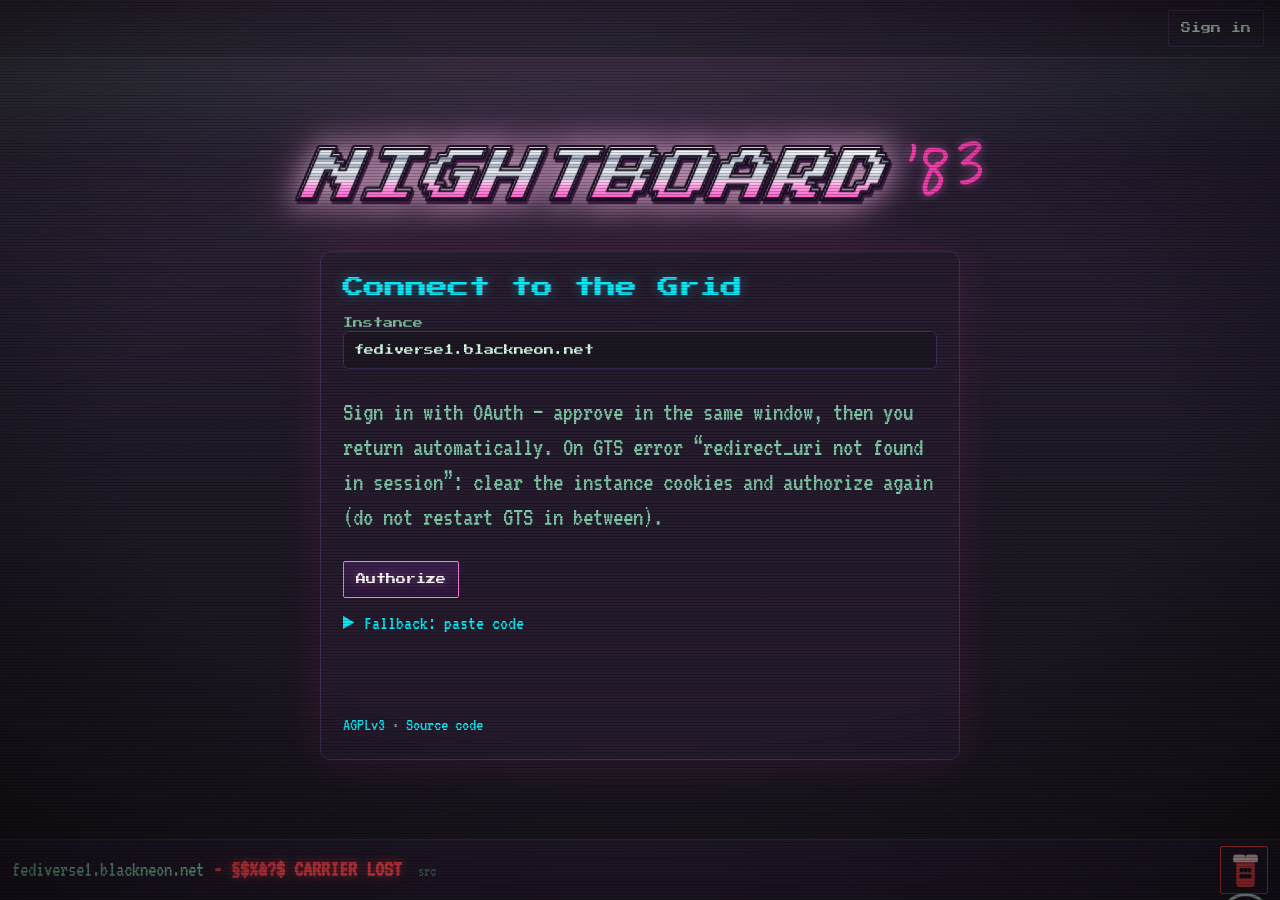
==== commit fe69d398: "Entferne cyberpunk-dark und prisma Themes - behalte nur default - Entferne css/prisma.css - Entferne" ====
--- a/index.html
+++ b/index.html
@@ -21,17 +21,8 @@
   <link rel="apple-touch-icon" sizes="180x180" href="icons/apple-touch-icon.png" />
   <link rel="stylesheet" href="css/app.css" />
   <link rel="stylesheet" href="css/cyberpsych.css" />
-  <link rel="stylesheet" href="css/prisma.css" />
 </head>
 <body class="crt">
-  <div id="aurora-bg" aria-hidden="true">
-    <div class="aurora-blob"></div>
-    <div class="aurora-blob"></div>
-    <div class="aurora-blob"></div>
-    <div class="aurora-blob"></div>
-    <div class="aurora-blob"></div>
-    <div class="aurora-blob"></div>
-  </div>
   <div id="app">
     <header class="topbar">
       <div class="brand">
@@ -41,13 +32,13 @@
         </div>
       </div>
       <nav id="col-dock" class="col-dock" hidden aria-label="Eingeklappte Spalten" data-i18n-aria="nav.dockAria">
-        <button type="button" class="dock-icon is-home" data-restore="home" hidden>
+        <button type="button" class="dock-icon is-home" data-restore="home">
           <svg viewBox="0 0 24 24" width="37" height="37" aria-hidden="true">
             <path d="M12 3 L3 11 L5.5 11 L5.5 20 L9.5 20 L9.5 14 L14.5 14 L14.5 20 L18.5 20 L18.5 11 L21 11 Z" fill="currentColor"/>
           </svg>
           <span data-i18n="nav.home">Home</span>
         </button>
-        <button type="button" class="dock-icon is-local" data-restore="local" hidden>
+        <button type="button" class="dock-icon is-local" data-restore="local">
           <svg viewBox="0 0 24 24" width="37" height="37" aria-hidden="true">
             <circle cx="12" cy="12" r="9" fill="none" stroke="currentColor" stroke-width="2"/>
             <line x1="12" y1="3" x2="12" y2="21" stroke="currentColor" stroke-width="2"/>
@@ -55,7 +46,7 @@
           </svg>
           <span data-i18n="nav.local">Local</span>
         </button>
-        <button type="button" class="dock-icon is-federated" data-restore="federated" hidden>
+        <button type="button" class="dock-icon is-federated" data-restore="federated">
           <svg viewBox="0 0 24 24" width="37" height="37" aria-hidden="true">
             <circle cx="12" cy="12" r="9" fill="none" stroke="currentColor" stroke-width="2"/>
             <line x1="12" y1="3" x2="12" y2="21" stroke="currentColor" stroke-width="2"/>
@@ -63,7 +54,7 @@
           </svg>
           <span data-i18n="nav.federatedShort">Föd</span>
         </button>
-        <button type="button" class="dock-icon is-notes" data-restore="notifications" hidden>
+        <button type="button" class="dock-icon is-notes" data-restore="notifications">
           <svg viewBox="0 0 24 24" width="37" height="37" aria-hidden="true">
             <path d="M12 2 C8 2 5 5 5 9 C5 12 7 14 8 16 L8 18 L16 18 L16 16 C17 14 19 12 19 9 C19 5 16 2 12 2 Z" fill="none" stroke="currentColor" stroke-width="2" stroke-linejoin="round"/>
             <line x1="9" y1="18" x2="15" y2="18" stroke="currentColor" stroke-width="2" stroke-linecap="round"/>
@@ -266,7 +257,7 @@
           <circle cx="12" cy="16" r="1.5" fill="#72f1b8"/>
           <circle cx="14" cy="16" r="1.5" fill="#72f1b8"/>
         </svg>
-        <svg class="prisma-wifi" viewBox="0 0 24 24" width="28" height="28" aria-hidden="true">
+        <svg viewBox="0 0 24 24" width="28" height="28" aria-hidden="true">
           <path d="M12 18.5a2 2 0 100 4 2 2 0 000-4z" fill="currentColor"/>
           <path d="M7.5 14a6.5 6.5 0 019 0" fill="none" stroke="currentColor" stroke-width="2" stroke-linecap="round"/>
           <path d="M4.5 10.5a11 11 0 0115 0" fill="none" stroke="currentColor" stroke-width="2" stroke-linecap="round"/>
--- a/css/app.css
+++ b/css/app.css
@@ -635,6 +635,11 @@
 .dock-icon:focus-visible svg {
   filter: none;
   animation: none;
+}
+.dock-icon.is-open {
+  border: 1px solid var(--cyan);
+  border-radius: 8px;
+  box-shadow: 0 0 6px var(--cyan), 0 0 14px #03edf955, inset 0 0 4px #03edf933;
 }
 
 .statusbar {
@@ -1631,641 +1636,3 @@
   0% { transform: translateX(-100%); }
   100% { transform: translateX(250%); }
 }
-
-/* ── Theme: cyberpunk-dark ─────────────────────────────────────────
-   Toggled via config.json "theme": "cyberpunk-dark".
-   Colder blue-black hacker aesthetic with neon cyan / magenta accents.
-   Same layout, fonts, and markup as the default synthwave theme. */
-
-/* CSS variable overrides — the foundation */
-body.theme-cyberpunk-dark {
-  --bg0: #0a0e14;
-  --bg1: #0d1117;
-  --bg2: #11161e;
-  --bg3: #161b25;
-  --fg: #c5d6e8;
-  --muted: #5a7290;
-  --comment: #3a4a60;
-  --pink: #ff0080;
-  --cyan: #ff3355;
-  --mint: #00ff9f;
-  --yellow: #ffb000;
-  --red: #ff3355;
-  --orange: #ff8800;
-  --line: #ff335555;
-  --radius: 4px;
-  --panel-border: #ff335566;
-}
-
-/* Body background — deep blue-black */
-body.theme-cyberpunk-dark {
-  background:
-    radial-gradient(ellipse at 50% 30%, #0a1520 0%, #060a0f 50%, #020407 100%);
-  color: var(--fg);
-}
-
-/* App shell — red glow, no purple */
-body.theme-cyberpunk-dark #app {
-  background:
-    radial-gradient(1200px 500px at 50% -10%, #ff33550a, transparent 55%),
-    linear-gradient(180deg, var(--bg2) 0%, var(--bg0) 70%);
-  box-shadow: none;
-}
-
-/* CRT scanlines — subtler, cooler phosphor */
-body.theme-cyberpunk-dark.crt::after {
-  background:
-    repeating-linear-gradient(
-      to bottom,
-      rgba(0, 0, 0, 0) 0px,
-      rgba(0, 0, 0, 0) 2px,
-      rgba(0, 0, 0, 0.12) 2px,
-      rgba(0, 0, 0, 0.12) 3px
-    ),
-    repeating-linear-gradient(
-      90deg,
-      rgba(0, 240, 255, 0.015) 0px,
-      rgba(0, 240, 255, 0.01) 1px,
-      rgba(0, 80, 160, 0.015) 2px
-    ),
-    radial-gradient(ellipse 78% 68% at 50% 48%, transparent 52%, rgba(0, 0, 0, 0.45) 100%);
-}
-
-/* Rolling scan — cyan tint */
-body.theme-cyberpunk-dark.crt::before {
-  background: linear-gradient(
-    to bottom,
-    transparent 0%,
-    rgba(0, 240, 255, 0.02) 50%,
-    transparent 100%
-  );
-}
-
-/* Topbar — dark blue, no purple */
-body.theme-cyberpunk-dark .topbar {
-  background: #0d1117e8;
-}
-
-/* Logo box */
-body.theme-cyberpunk-dark .logo {
-  border-color: var(--cyan);
-  color: var(--cyan);
-  text-shadow: 1px 0 0 #ff008088, -1px 0 0 #ff335588, 0 0 8px #ff335580;
-  box-shadow: 0 0 8px #ff335544, inset 0 0 4px #ff335522;
-}
-
-/* Brand title */
-body.theme-cyberpunk-dark .brand h1 {
-  text-shadow: 1px 0 0 #ff008055, -1px 0 0 #ff335555, 0 0 10px #ff335544;
-}
-body.theme-cyberpunk-dark .brand h1 em {
-  color: var(--pink);
-  text-shadow: 1px 0 0 #ff335555, -1px 0 0 #ff008055, 0 0 10px #ff008088;
-}
-
-/* Connection status */
-body.theme-cyberpunk-dark .conn-status.is-connected {
-  color: var(--mint);
-  text-shadow: 0 0 8px #00ff9f88;
-}
-body.theme-cyberpunk-dark .conn-status.is-carrier-lost {
-  color: var(--red);
-  text-shadow: 0 0 10px #ff3355aa;
-}
-body.theme-cyberpunk-dark .conn-status.is-offline {
-  color: var(--yellow);
-  text-shadow: 0 0 8px #ffb00066;
-}
-
-/* Outbox badge */
-body.theme-cyberpunk-dark .outbox-count {
-  background: var(--pink);
-  color: #0a0e14;
-}
-
-/* Buttons */
-body.theme-cyberpunk-dark button {
-  background: var(--bg3);
-  border-color: var(--line);
-}
-body.theme-cyberpunk-dark button:hover {
-  border-color: var(--cyan);
-}
-body.theme-cyberpunk-dark button:active {
-  border-color: var(--pink);
-}
-body.theme-cyberpunk-dark button.primary {
-  background: linear-gradient(180deg, #ff3355, #cc2244);
-  border-color: var(--cyan);
-  color: #0a0e14;
-  text-shadow: 0 0 6px #ff335566;
-}
-body.theme-cyberpunk-dark button.primary:hover {
-  background: linear-gradient(180deg, #ff5577, #cc2244);
-  text-shadow: 0 0 8px #ff335588;
-}
-body.theme-cyberpunk-dark button.danger {
-  border-color: #ff335566;
-  color: var(--orange);
-}
-
-/* Compose icon in topbar — transparent background so icon stays visible */
-body.theme-cyberpunk-dark #btn-compose {
-  background: transparent;
-  border-color: transparent;
-  text-shadow: none;
-}
-body.theme-cyberpunk-dark #btn-compose:hover {
-  background: transparent;
-  border-color: transparent;
-  box-shadow: none;
-}
-
-/* Columns — dark blue, not purple */
-body.theme-cyberpunk-dark .col {
-  background: #0a0e14aa;
-  border-right-color: var(--line);
-}
-
-/* Column headers */
-body.theme-cyberpunk-dark .col-head {
-  background: #0d1117dd;
-}
-body.theme-cyberpunk-dark .col-head h2 {
-  color: #ff7744;
-  text-shadow: 0 0 8px #ff5533;
-}
-body.theme-cyberpunk-dark .col-head.home h2 {
-  color: #ff6633;
-  text-shadow: 0 0 8px #ff5522;
-}
-body.theme-cyberpunk-dark .col-head.local h2 {
-  color: #ff8844;
-  text-shadow: 0 0 8px #ff6633;
-}
-body.theme-cyberpunk-dark .col-head.federated h2 {
-  color: #ffaa55;
-  text-shadow: 0 0 8px #ff8833;
-}
-body.theme-cyberpunk-dark .col-head.notes h2 {
-  color: #ff9933;
-  text-shadow: 0 0 8px #ff7722;
-}
-body.theme-cyberpunk-dark .col-head .icon-btn,
-body.theme-cyberpunk-dark .icon-btn {
-  color: #ff7744;
-  text-shadow: 0 0 6px #ff5533;
-}
-body.theme-cyberpunk-dark .col-head .icon-btn:hover,
-body.theme-cyberpunk-dark .icon-btn:hover {
-  color: #ffaa66;
-  text-shadow: 0 0 10px #ff6633, 0 0 4px #ff5522;
-}
-body.theme-cyberpunk-dark .col-head-actions select {
-  background: #0d1117;
-  border-color: var(--line);
-}
-
-/* Status entries */
-body.theme-cyberpunk-dark .status,
-body.theme-cyberpunk-dark .notice,
-body.theme-cyberpunk-dark .empty,
-body.theme-cyberpunk-dark .error {
-  border-bottom: 1px solid #ff335566;
-  box-shadow: 0 1px 4px #ff335522;
-}
-body.theme-cyberpunk-dark .status:hover {
-  background: #ff33550a;
-  box-shadow: 0 2px 10px #ff335544;
-}
-body.theme-cyberpunk-dark .status.is-thread-root {
-  background: #ff335510;
-  box-shadow: 0 0 12px #ff335533, 0 1px 4px #ff335522;
-}
-body.theme-cyberpunk-dark .status.is-reply-target {
-  box-shadow: inset 3px 0 0 var(--cyan), 0 0 12px #ff335533;
-  background: #ff33550c;
-}
-
-/* Login wordmark gradient — cyan/magenta, not pink/lavender */
-body.theme-cyberpunk-dark .login-name {
-  background-image:
-    linear-gradient(
-      185deg,
-      rgba(255, 255, 255, 0.95) 0%,
-      rgba(255, 255, 255, 0.35) 16%,
-      rgba(255, 255, 255, 0) 28%
-    ),
-    linear-gradient(
-      180deg,
-      #ffffff 0%,
-      #e0f4ff 10%,
-      #a0d8e8 22%,
-      #6090a8 34%,
-      #c0e8ff 42%,
-      #80b8d0 52%,
-      #d0f0ff 62%,
-      #ff3355 74%,
-      #ff0080 88%,
-      #c01060 100%
-    );
-  -webkit-text-stroke: 2px #050a10;
-  filter:
-    drop-shadow(0 -1px 0 #ffffffcc)
-    drop-shadow(2px 0 0 #050a10)
-    drop-shadow(-2px 0 0 #050a10)
-    drop-shadow(0 2px 0 #050a10)
-    drop-shadow(0 -2px 0 #050a10)
-    drop-shadow(2px 3px 0 #0a2a40)
-    drop-shadow(0 0 14px #ff335588)
-    drop-shadow(0 0 22px #ff008077);
-}
-body.theme-cyberpunk-dark .login-year {
-  color: #ff0080;
-  text-shadow:
-    0 1px 0 #800040,
-    0 0 10px #ff008099;
-}
-
-/* Login card */
-body.theme-cyberpunk-dark .login-card {
-  background: #0d1117e8;
-  border-color: var(--line);
-  box-shadow: 0 0 40px #ff335518;
-}
-body.theme-cyberpunk-dark .login-panel {
-  background: #060a0e;
-}
-body.theme-cyberpunk-dark .login-wordmark .login-name {
-  text-shadow: 0 0 8px #ff008044;
-}
-body.theme-cyberpunk-dark .login-card h2 {
-  color: var(--cyan);
-  text-shadow: 1px 0 0 #ff008055, -1px 0 0 #ff335555, 0 0 12px #ff335555;
-}
-
-/* Inputs */
-body.theme-cyberpunk-dark .login-card input,
-body.theme-cyberpunk-dark .login-card textarea,
-body.theme-cyberpunk-dark #overlay-body input {
-  background: #0a0e14;
-  border-color: var(--line);
-}
-body.theme-cyberpunk-dark #compose-form > input,
-body.theme-cyberpunk-dark #compose-form > textarea {
-  background: #0a0e14;
-  border-color: var(--line);
-}
-body.theme-cyberpunk-dark .attach-alt textarea {
-  background: #0a0e14;
-  border-color: var(--line);
-}
-body.theme-cyberpunk-dark .outbox-edit {
-  background: #0a0e14;
-  border-color: var(--line);
-}
-body.theme-cyberpunk-dark #thread-reply-text {
-  background: #0a0e14;
-  border-color: var(--line);
-}
-
-/* Language switch */
-body.theme-cyberpunk-dark .lang-btn.is-active,
-body.theme-cyberpunk-dark .lang-btn[aria-pressed="true"] {
-  background: var(--cyan);
-  color: #0a0e14;
-}
-body.theme-cyberpunk-dark .lang-switch {
-  border-color: var(--line);
-}
-
-/* Dock icons — warm cyberpunk tones */
-body.theme-cyberpunk-dark .dock-icon.is-home { color: #ff8800; }
-body.theme-cyberpunk-dark .dock-icon.is-local { color: #ffb000; }
-body.theme-cyberpunk-dark .dock-icon.is-federated { color: #cc3333; }
-body.theme-cyberpunk-dark .dock-icon.is-notes { color: #cc2222; }
-
-body.theme-cyberpunk-dark .dock-icon.has-unread.is-home {
-  text-shadow: 0 0 4px #fff, 0 0 8px #ff8800, 0 0 16px #ff8800, 0 0 28px #ff8800ee;
-}
-body.theme-cyberpunk-dark .dock-icon.has-unread.is-local {
-  text-shadow: 0 0 4px #fff, 0 0 8px #ffb000, 0 0 16px #ffb000, 0 0 28px #ffb000ee;
-}
-body.theme-cyberpunk-dark .dock-icon.has-unread.is-federated {
-  text-shadow: 0 0 4px #fff, 0 0 8px #cc3333, 0 0 16px #cc3333, 0 0 28px #cc3333ee;
-}
-body.theme-cyberpunk-dark .dock-icon.has-unread.is-notes {
-  text-shadow: 0 0 4px #fff, 0 0 8px #cc2222, 0 0 16px #cc2222, 0 0 28px #cc2222ee;
-}
-
-body.theme-cyberpunk-dark .dock-icon.has-unread.is-home svg {
-  filter:
-    drop-shadow(0 0 2px #fff)
-    drop-shadow(0 0 5px #ffaa44)
-    drop-shadow(0 0 12px #ff8800)
-    drop-shadow(0 0 22px #ff8800);
-}
-body.theme-cyberpunk-dark .dock-icon.has-unread.is-local svg {
-  filter:
-    drop-shadow(0 0 2px #fff)
-    drop-shadow(0 0 5px #ffcc44)
-    drop-shadow(0 0 12px #ffb000)
-    drop-shadow(0 0 22px #ffb000);
-}
-body.theme-cyberpunk-dark .dock-icon.has-unread.is-federated svg {
-  filter:
-    drop-shadow(0 0 2px #fff)
-    drop-shadow(0 0 5px #ff5566)
-    drop-shadow(0 0 12px #cc3333)
-    drop-shadow(0 0 22px #cc3333);
-}
-body.theme-cyberpunk-dark .dock-icon.has-unread.is-notes svg {
-  filter:
-    drop-shadow(0 0 2px #fff)
-    drop-shadow(0 0 5px #ff4455)
-    drop-shadow(0 0 12px #cc2222)
-    drop-shadow(0 0 22px #cc2222);
-}
-body.theme-cyberpunk-dark .dock-icon:hover,
-body.theme-cyberpunk-dark .dock-icon:focus-visible {
-  background: #ffb000;
-  color: #0a0e14;
-  border-color: #ffb000;
-}
-
-/* Statusbar */
-body.theme-cyberpunk-dark .statusbar {
-  background: #0d1117e8;
-}
-
-/* Carrier button */
-body.theme-cyberpunk-dark .carrier-btn.is-offline {
-  border-color: var(--red);
-}
-body.theme-cyberpunk-dark .carrier-btn.is-online {
-  border-color: var(--mint);
-}
-
-/* Polls */
-body.theme-cyberpunk-dark .poll {
-  background: #0a0e14aa;
-  border-color: var(--line);
-}
-body.theme-cyberpunk-dark .poll-option {
-  background: #0d1117cc;
-  border-color: var(--line);
-}
-body.theme-cyberpunk-dark .poll-option.is-selected {
-  border-color: var(--pink);
-  box-shadow: inset 0 0 0 1px var(--pink);
-}
-body.theme-cyberpunk-dark .poll-option.is-own {
-  border-color: var(--cyan);
-}
-body.theme-cyberpunk-dark .poll-bar {
-  background: linear-gradient(90deg, #ff335533, #ff008022);
-}
-body.theme-cyberpunk-dark .poll-option.is-own .poll-bar {
-  background: linear-gradient(90deg, #ff335555, #00ff9f33);
-}
-body.theme-cyberpunk-dark .poll-submit {
-  border-color: var(--pink);
-  color: var(--pink);
-}
-body.theme-cyberpunk-dark .poll-submit:hover {
-  background: #ff008022;
-}
-
-/* Media play button */
-body.theme-cyberpunk-dark .media-play {
-  background: #0d1117cc;
-  border-color: var(--cyan);
-  color: var(--cyan);
-  text-shadow: 0 0 8px #ff3355;
-}
-
-/* Media stage */
-body.theme-cyberpunk-dark .media-stage {
-  background: #050a0e;
-}
-
-/* Dialogs — dark blue, cyan border, no purple */
-body.theme-cyberpunk-dark dialog {
-  border-color: var(--cyan);
-  background: #0d1117;
-  box-shadow: 0 0 40px #ff335522, inset 0 0 40px rgba(0, 0, 0, 0.5);
-}
-body.theme-cyberpunk-dark dialog::backdrop {
-  background:
-    repeating-linear-gradient(
-      to bottom,
-      rgba(2, 6, 10, 0.82) 0px,
-      rgba(2, 6, 10, 0.82) 2px,
-      rgba(0, 0, 0, 0.9) 2px,
-      rgba(0, 0, 0, 0.9) 3px
-    );
-}
-body.theme-cyberpunk-dark #compose-form header,
-body.theme-cyberpunk-dark .overlay-head {
-  border-bottom-color: var(--line);
-}
-body.theme-cyberpunk-dark #compose-form header h2,
-body.theme-cyberpunk-dark .overlay-head h2 {
-  color: var(--cyan);
-  text-shadow: 1px 0 0 #ff008055, 0 0 10px #ff335555;
-}
-body.theme-cyberpunk-dark #compose-form footer .outbox-btn.primary {
-  border-color: var(--pink);
-}
-
-/* Thread reply */
-body.theme-cyberpunk-dark .thread-reply {
-  background: #0a0e14;
-  border-top-color: var(--line);
-}
-
-/* SW update overlay */
-body.theme-cyberpunk-dark #sw-update-dialog {
-  border: 2px solid #ff3355;
-  background: #060a0e;
-  box-shadow: 0 0 40px #ff335544, inset 0 0 40px rgba(0, 0, 0, 0.5);
-}
-body.theme-cyberpunk-dark .sw-update-head {
-  color: var(--yellow);
-  text-shadow: 0 0 8px #ffb00088;
-}
-body.theme-cyberpunk-dark .sw-update-log {
-  color: var(--mint);
-  text-shadow: 0 0 8px #00ff9f66;
-}
-body.theme-cyberpunk-dark .sw-update-log .is-found {
-  color: var(--cyan);
-  text-shadow: 0 0 8px #ff335588;
-}
-body.theme-cyberpunk-dark .sw-update-log .is-warn {
-  color: var(--yellow);
-  text-shadow: 0 0 8px #ffb00088;
-}
-body.theme-cyberpunk-dark .sw-update-cursor {
-  background: var(--mint);
-  box-shadow: 0 0 8px #00ff9f;
-}
-body.theme-cyberpunk-dark .sw-update-bar {
-  border-color: var(--cyan);
-  background: #050a0e;
-  box-shadow: inset 0 0 8px #ff335522;
-}
-body.theme-cyberpunk-dark .sw-update-bar i {
-  background: repeating-linear-gradient(
-    90deg,
-    var(--mint) 0 7px,
-    #0a0e14 7px 9px
-  );
-  box-shadow: 0 0 10px #00ff9f88;
-}
-
-/* Desktop logo */
-body.theme-cyberpunk-dark .desktop-logo {
-  background: #0a0e14;
-  box-shadow: inset 0 0 8px #ff335522, 0 0 10px #ff553366;
-}
-/* Desktop wordmark — non-italic, pixel, red-orange, aggressive */
-body.theme-cyberpunk-dark .desktop-logo .login-name {
-  font-style: normal;
-  font-family: var(--font-ui);
-  letter-spacing: 0;
-  transform: none;
-  background: none;
-  background-image: none;
-  background-clip: border-box;
-  -webkit-background-clip: border-box;
-  -webkit-text-fill-color: #ff5533;
-  color: #ff5533;
-  -webkit-text-stroke: 0;
-  paint-order: normal;
-  filter: none;
-  text-shadow:
-    2px 0 0 #0a0e14,
-    -2px 0 0 #0a0e14,
-    0 2px 0 #0a0e14,
-    0 -2px 0 #0a0e14,
-    4px 4px 0 #cc2211,
-    0 0 14px #ff5533,
-    0 0 28px #ff3322,
-    0 0 48px #ff221188;
-}
-body.theme-cyberpunk-dark .desktop-logo .login-year {
-  font-family: var(--font-ui);
-  font-style: normal;
-  font-size: 1em;
-  transform: none;
-  color: #ff8833;
-  text-shadow:
-    2px 0 0 #0a0e14,
-    -2px 0 0 #0a0e14,
-    0 2px 0 #0a0e14,
-    3px 3px 0 #cc4411,
-    0 0 12px #ff7733,
-    0 0 24px #ff6611;
-}
-
-/* Ticker */
-body.theme-cyberpunk-dark .ticker {
-  background: linear-gradient(90deg, #ff335522, #ff008011);
-  text-shadow: 0 0 6px #ff335588;
-}
-
-/* Profile */
-body.theme-cyberpunk-dark .profile-actions button.is-block {
-  background: #ff335522;
-}
-
-/* Translate */
-body.theme-cyberpunk-dark .translate-toggle {
-  text-shadow: 0 0 8px #ff008044;
-}
-body.theme-cyberpunk-dark .nb-translate-panel {
-  box-shadow: inset 2px 0 12px #ff335515;
-}
-body.theme-cyberpunk-dark .content.nb-translate-error {
-  text-shadow: 0 0 6px #ff335555;
-}
-body.theme-cyberpunk-dark .nb-translate-progress {
-  background: #ff6600;
-}
-body.theme-cyberpunk-dark .nb-translate-progress-bar {
-  background: #ff6600;
-  box-shadow: 0 0 6px #ff6600;
-}
-
-/* SVG icon fill overrides — maps the default palette to warm cyberpunk tones:
-   cyan/mint → orange, yellow → amber, pink/red → dark red, dark bg → new bg */
-body.theme-cyberpunk-dark svg [fill="#03edf9"] { fill: #ff6600; }
-body.theme-cyberpunk-dark svg [fill="#72f1b8"] { fill: #ff8800; }
-body.theme-cyberpunk-dark svg [fill="#fede5d"] { fill: #ffb000; }
-body.theme-cyberpunk-dark svg [fill="#ff7edb"] { fill: #cc2222; }
-body.theme-cyberpunk-dark svg [fill="#fe4450"] { fill: #cc1111; }
-body.theme-cyberpunk-dark svg [fill="#191621"] { fill: #0a0e14; }
-body.theme-cyberpunk-dark svg [fill="#3d3158"] { fill: #1a2a44; }
-body.theme-cyberpunk-dark svg [fill="#d8ffe8"] { fill: #ffaa44; }
-body.theme-cyberpunk-dark svg [fill="#ffd0d4"] { fill: #ff6677; }
-body.theme-cyberpunk-dark svg [fill="#ffe6e8"] { fill: #ff8899; }
-body.theme-cyberpunk-dark svg [fill="#fff4b8"] { fill: #ffcc44; }
-body.theme-cyberpunk-dark svg [fill="#d4b860"] { fill: #cc8800; }
-body.theme-cyberpunk-dark svg [stroke="#03edf9"] { stroke: #ff6600; }
-body.theme-cyberpunk-dark svg [stroke="#fede5d"] { stroke: #ffb000; }
-body.theme-cyberpunk-dark svg [stroke="#d4b860"] { stroke: #cc8800; }
-body.theme-cyberpunk-dark svg [stroke="#191621"] { stroke: #0a0e14; }
-
-/* Red glow on icon-bearing borders */
-body.theme-cyberpunk-dark .col-head-actions select,
-body.theme-cyberpunk-dark button:hover,
-body.theme-cyberpunk-dark .poll-option:hover,
-body.theme-cyberpunk-dark .poll-option.is-own,
-body.theme-cyberpunk-dark button.media-thumb:hover {
-  box-shadow: 0 0 6px #ff335544;
-}
-body.theme-cyberpunk-dark dialog {
-  box-shadow: 0 0 40px #ff335522, inset 0 0 40px rgba(0, 0, 0, 0.5), 0 0 12px #ff335533;
-}
-body.theme-cyberpunk-dark #sw-update-dialog {
-  box-shadow: 0 0 40px #ff335544, 0 0 20px #ff335566, inset 0 0 40px rgba(0, 0, 0, 0.5);
-}
-body.theme-cyberpunk-dark .sw-update-bar {
-  box-shadow: inset 0 0 8px #ff335522, 0 0 6px #ff335533;
-}
-body.theme-cyberpunk-dark .media-play {
-  box-shadow: 0 0 8px #ff335544;
-}
-
-/* Beveled corners:
-   Bordered elements keep border-radius: 0 for sharp corners;
-   red borders come from the --line/--cyan variable changes above. */
-body.theme-cyberpunk-dark #app {
-  border-radius: 0;
-}
-body.theme-cyberpunk-dark #app::before {
-  border-radius: 0;
-}
-body.theme-cyberpunk-dark dialog,
-body.theme-cyberpunk-dark .login-card,
-body.theme-cyberpunk-dark button,
-body.theme-cyberpunk-dark .poll,
-body.theme-cyberpunk-dark .poll-option,
-body.theme-cyberpunk-dark .login-card input,
-body.theme-cyberpunk-dark .login-card textarea,
-body.theme-cyberpunk-dark #overlay-body input,
-body.theme-cyberpunk-dark #compose-form > input,
-body.theme-cyberpunk-dark #compose-form > textarea,
-body.theme-cyberpunk-dark .attach-alt textarea,
-body.theme-cyberpunk-dark .outbox-edit,
-body.theme-cyberpunk-dark #thread-reply-text,
-body.theme-cyberpunk-dark .avatar,
-body.theme-cyberpunk-dark button.media-thumb,
-body.theme-cyberpunk-dark .col-head-actions select,
-body.theme-cyberpunk-dark .sw-update-bar,
-body.theme-cyberpunk-dark .profile-head img,
-body.theme-cyberpunk-dark .lang-switch,
-body.theme-cyberpunk-dark dialog::after {
-  border-radius: 0;
-}
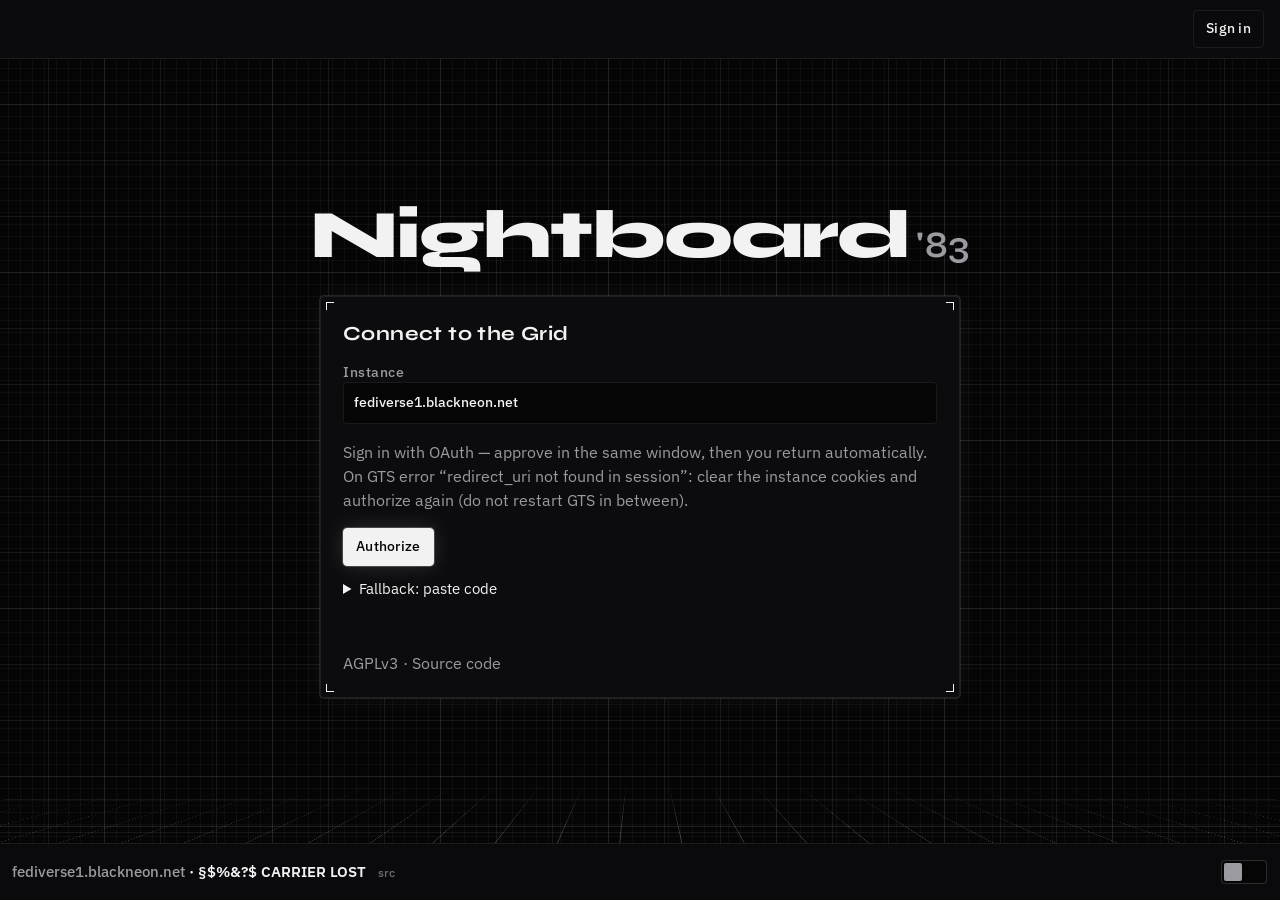
==== commit 69445dc1: "Grid Protocol: monochromes UI, angeschnittene Fenster, Schiebe-Toggle Ersetzt CRT und Neon durch die" ====
--- a/index.html
+++ b/index.html
@@ -10,7 +10,7 @@
   <meta name="viewport" content="width=device-width, initial-scale=1" />
   <title>Nightboard '83</title>
   <meta name="color-scheme" content="dark" />
-  <meta name="theme-color" content="#241b2f" />
+  <meta name="theme-color" content="#050506" />
   <meta name="mobile-web-app-capable" content="yes" />
   <meta name="apple-mobile-web-app-capable" content="yes" />
   <meta name="apple-mobile-web-app-title" content="Nightboard" />
@@ -22,7 +22,7 @@
   <link rel="stylesheet" href="css/app.css" />
   <link rel="stylesheet" href="css/cyberpsych.css" />
 </head>
-<body class="crt">
+<body>
   <div id="app">
     <header class="topbar">
       <div class="brand">
@@ -68,41 +68,41 @@
       <div class="top-actions" id="top-actions">
         <button type="button" class="outbox-btn" id="btn-search" hidden title="Suche" aria-label="Suche" data-i18n-title="nav.search" data-i18n-aria="nav.search">
           <svg class="outbox-glyph" viewBox="0 0 24 24" width="25" height="25" aria-hidden="true">
-            <circle cx="10" cy="10" r="6.5" fill="none" stroke="#03edf9" stroke-width="2.5"/>
-            <line x1="14.5" y1="14.5" x2="20" y2="20" stroke="#fede5d" stroke-width="2.5" stroke-linecap="round"/>
+            <circle cx="10" cy="10" r="6.5" fill="none" stroke="currentColor" stroke-width="2.5"/>
+            <line x1="14.5" y1="14.5" x2="20" y2="20" stroke="currentColor" stroke-width="2.5" stroke-linecap="round"/>
           </svg>
         </button>
         <button type="button" class="outbox-btn" id="btn-profile" hidden title="Profil" aria-label="Profil" data-i18n-title="nav.profile" data-i18n-aria="nav.profile">
           <svg class="outbox-glyph" viewBox="0 0 24 24" width="25" height="25" aria-hidden="true">
-            <circle cx="12" cy="8" r="4.5" fill="#72f1b8"/>
-            <path d="M3.5 22 C3.5 17 7 14 12 14 C17 14 20.5 17 20.5 22 Z" fill="#72f1b8"/>
+            <circle cx="12" cy="8" r="4.5" fill="currentColor"/>
+            <path d="M3.5 22 C3.5 17 7 14 12 14 C17 14 20.5 17 20.5 22 Z" fill="currentColor"/>
           </svg>
         </button>
         <button type="button" class="outbox-btn primary" id="btn-compose" hidden title="Neuer Post" aria-label="Neuer Post" data-i18n-title="nav.compose" data-i18n-aria="nav.compose">
           <svg class="outbox-glyph" viewBox="0 0 24 24" width="25" height="25" aria-hidden="true">
-            <path d="M3 21 L6 20.5 L20 6.5 L17.5 4 L3.5 18 Z" fill="#fede5d"/>
-            <path d="M3 21 L6 20.5 L5 17 Z" fill="#ff7edb"/>
-            <path d="M17.5 4 L20 6.5 L21.5 5 L19 2.5 Z" fill="#ff7edb"/>
-            <line x1="5.5" y1="17.5" x2="17" y2="6" stroke="#ff7edb" stroke-width="0.8" opacity="0.5"/>
+            <path d="M3 21 L6 20.5 L20 6.5 L17.5 4 L3.5 18 Z" fill="currentColor"/>
+            <path d="M3 21 L6 20.5 L5 17 Z" fill="currentColor"/>
+            <path d="M17.5 4 L20 6.5 L21.5 5 L19 2.5 Z" fill="currentColor"/>
+            <line x1="5.5" y1="17.5" x2="17" y2="6" stroke="currentColor" stroke-width="0.8" opacity="0.5"/>
           </svg>
         </button>
         <button type="button" class="outbox-btn" id="btn-drafts" hidden title="Entwürfe" aria-label="Entwürfe" data-i18n-title="nav.drafts" data-i18n-aria="nav.drafts">
           <svg class="outbox-glyph" viewBox="0 0 24 24" width="25" height="25" aria-hidden="true">
-            <path d="M5 2 L15 2 L19 6 L19 22 L5 22 Z" fill="#fede5d"/>
-            <path d="M15 2 L15 6 L19 6 Z" fill="#ff7edb"/>
-            <line x1="8" y1="11" x2="16" y2="11" stroke="#191621" stroke-width="1.5" stroke-linecap="round"/>
-            <line x1="8" y1="15" x2="16" y2="15" stroke="#191621" stroke-width="1.5" stroke-linecap="round"/>
-            <line x1="8" y1="19" x2="13" y2="19" stroke="#191621" stroke-width="1.5" stroke-linecap="round"/>
+            <path d="M5 2 L15 2 L19 6 L19 22 L5 22 Z" fill="currentColor"/>
+            <path d="M15 2 L15 6 L19 6 Z" fill="currentColor" opacity="0.45"/>
+            <line x1="8" y1="11" x2="16" y2="11" stroke="var(--bg)" stroke-width="1.5" stroke-linecap="round"/>
+            <line x1="8" y1="15" x2="16" y2="15" stroke="var(--bg)" stroke-width="1.5" stroke-linecap="round"/>
+            <line x1="8" y1="19" x2="13" y2="19" stroke="var(--bg)" stroke-width="1.5" stroke-linecap="round"/>
           </svg>
           <span class="outbox-count" id="drafts-count">0</span>
         </button>
         <button type="button" class="outbox-btn" id="btn-outbox" hidden title="Postausgang" aria-label="Postausgang" data-i18n-title="nav.outbox" data-i18n-aria="nav.outbox">
           <svg class="outbox-glyph" viewBox="0 0 24 24" width="25" height="25" aria-hidden="true">
-            <line x1="12" y1="2" x2="12" y2="10" stroke="#fede5d" stroke-width="2" stroke-linecap="round"/>
-            <path d="M7 5 Q9 3 12 3 Q15 3 17 5" fill="none" stroke="#fede5d" stroke-width="1.5" stroke-linecap="round"/>
-            <path d="M4.5 7 Q8 3.5 12 3.5 Q16 3.5 19.5 7" fill="none" stroke="#fede5d" stroke-width="1.5" stroke-linecap="round" opacity="0.55"/>
-            <rect x="2" y="10" width="20" height="2.5" fill="#03edf9" rx="1"/>
-            <path d="M3 12.5 L21 12.5 L21 21 L3 21 Z" fill="#72f1b8"/>
+            <line x1="12" y1="2" x2="12" y2="10" stroke="currentColor" stroke-width="2" stroke-linecap="round"/>
+            <path d="M7 5 Q9 3 12 3 Q15 3 17 5" fill="none" stroke="currentColor" stroke-width="1.5" stroke-linecap="round"/>
+            <path d="M4.5 7 Q8 3.5 12 3.5 Q16 3.5 19.5 7" fill="none" stroke="currentColor" stroke-width="1.5" stroke-linecap="round" opacity="0.55"/>
+            <rect x="2" y="10" width="20" height="2.5" fill="currentColor" rx="1"/>
+            <path d="M3 12.5 L21 12.5 L21 21 L3 21 Z" fill="currentColor"/>
           </svg>
           <span class="outbox-count" id="outbox-count">0</span>
         </button>
@@ -232,37 +232,8 @@
     <canvas id="tos-zoom" class="tos-zoom" aria-hidden="true"></canvas>
     <footer class="statusbar" id="statusbar">
       <p class="instance"><span id="instance-label"></span><span id="conn-status" class="conn-status"></span> <a class="source-link" href="https://git.blackneon.net/ralf/Nightboard83.git" title="Quellcode (AGPLv3)" data-i18n-title="common.sourceTitle" data-i18n="common.source">src</a></p>
-      <button type="button" class="carrier-btn is-offline" id="btn-carrier" title="Verbinden" aria-label="Verbindung herstellen" data-i18n-title="status.connect" data-i18n-aria="status.connectAria" aria-pressed="false">
-        <svg class="phone-down" viewBox="0 0 24 24" width="37" height="37" aria-hidden="true">
-          <path d="M4 3 Q4 1 6 1 L10 1 Q12 1 12 3 L12 5 L4 5 Z" fill="#ffd0d4"/>
-          <path d="M12 3 Q12 1 14 1 L18 1 Q20 1 20 3 L20 5 L12 5 Z" fill="#ffd0d4"/>
-          <rect x="4" y="3" width="16" height="3" rx="1" fill="#ffe6e8"/>
-          <path d="M6 6 L18 6 L18 20 Q18 22 16 22 L8 22 Q6 22 6 20 Z" fill="#fe4450"/>
-          <circle cx="9.5" cy="11" r="1.5" fill="#191621"/>
-          <circle cx="12" cy="11" r="1.5" fill="#191621"/>
-          <circle cx="14.5" cy="11" r="1.5" fill="#191621"/>
-          <circle cx="9.5" cy="15" r="1.5" fill="#191621"/>
-          <circle cx="12" cy="15" r="1.5" fill="#191621"/>
-          <circle cx="14.5" cy="15" r="1.5" fill="#191621"/>
-        </svg>
-        <svg class="phone-up" viewBox="0 0 24 24" width="37" height="37" aria-hidden="true">
-          <path d="M4 1.5 Q4 0 5.5 0 L9 0 Q10.5 0 10.5 1.5 L10.5 3.5 L4 3.5 Z" fill="#d8ffe8"/>
-          <path d="M13.5 1.5 Q13.5 0 15 0 L18.5 0 Q20 0 20 1.5 L20 3.5 L13.5 3.5 Z" fill="#d8ffe8"/>
-          <rect x="3" y="4" width="18" height="2.5" rx="1" fill="#ffffff"/>
-          <path d="M7 8 L17 8 L17 20 Q17 22 15 22 L9 22 Q7 22 7 20 Z" fill="#3d3158"/>
-          <circle cx="10" cy="12" r="1.5" fill="#72f1b8"/>
-          <circle cx="12" cy="12" r="1.5" fill="#72f1b8"/>
-          <circle cx="14" cy="12" r="1.5" fill="#72f1b8"/>
-          <circle cx="10" cy="16" r="1.5" fill="#72f1b8"/>
-          <circle cx="12" cy="16" r="1.5" fill="#72f1b8"/>
-          <circle cx="14" cy="16" r="1.5" fill="#72f1b8"/>
-        </svg>
-        <svg viewBox="0 0 24 24" width="28" height="28" aria-hidden="true">
-          <path d="M12 18.5a2 2 0 100 4 2 2 0 000-4z" fill="currentColor"/>
-          <path d="M7.5 14a6.5 6.5 0 019 0" fill="none" stroke="currentColor" stroke-width="2" stroke-linecap="round"/>
-          <path d="M4.5 10.5a11 11 0 0115 0" fill="none" stroke="currentColor" stroke-width="2" stroke-linecap="round"/>
-          <path d="M1.5 7a16 16 0 0121 0" fill="none" stroke="currentColor" stroke-width="2" stroke-linecap="round"/>
-        </svg>
+      <button type="button" class="carrier-btn is-offline" id="btn-carrier" role="switch" title="Verbinden" aria-label="Verbindung herstellen" data-i18n-title="status.connect" data-i18n-aria="status.connectAria" aria-checked="false">
+        <span class="toggle-track" aria-hidden="true"><span class="toggle-thumb"></span></span>
       </button>
     </footer>
   </div>
@@ -274,7 +245,7 @@
         <button type="button" class="icon-btn" id="compose-close">×</button>
       </header>
       <input id="compose-spoiler" type="text" placeholder="Content Warning (optional)" data-i18n-placeholder="compose.contentWarning" maxlength="200" />
-      <textarea id="compose-text" maxlength="5000" placeholder="Was geht ab im Neon-Grid?" data-i18n-placeholder="compose.placeholder"></textarea>
+      <textarea id="compose-text" maxlength="5000" placeholder="Was geht ab im Grid?" data-i18n-placeholder="compose.placeholder"></textarea>
       <div class="attach-list" id="compose-attach-list"></div>
       <div class="compose-meta">
         <span id="compose-count">5000</span>
@@ -289,23 +260,23 @@
         <input id="compose-file" type="file" accept="image/*,video/*" multiple hidden />
         <button type="button" class="outbox-btn" id="compose-attach" title="Anhang" aria-label="Anhang hinzufügen" data-i18n-title="compose.attach" data-i18n-aria="compose.attachAria">
           <svg class="outbox-glyph" viewBox="0 0 24 24" width="32" height="32" aria-hidden="true">
-            <path d="M16 5 V14.5 Q16 18 12 18 Q8 18 8 14.5 V7 Q8 5.5 9.5 5.5 Q11 5.5 11 7 V14.5 Q11 15.5 12 15.5 Q13 15.5 13 14.5 V4.5 Q13 2 10.5 2 Q8 2 8 4.5 V14.5" fill="none" stroke="#03edf9" stroke-width="2" stroke-linecap="round" stroke-linejoin="round"/>
-            <path d="M8 14.5 Q8 20.5 12 20.5 Q16 20.5 16 14.5 V8" fill="none" stroke="#fede5d" stroke-width="2" stroke-linecap="round" stroke-linejoin="round"/>
+            <path d="M16 5 V14.5 Q16 18 12 18 Q8 18 8 14.5 V7 Q8 5.5 9.5 5.5 Q11 5.5 11 7 V14.5 Q11 15.5 12 15.5 Q13 15.5 13 14.5 V4.5 Q13 2 10.5 2 Q8 2 8 4.5 V14.5" fill="none" stroke="currentColor" stroke-width="2" stroke-linecap="round" stroke-linejoin="round"/>
+            <path d="M8 14.5 Q8 20.5 12 20.5 Q16 20.5 16 14.5 V8" fill="none" stroke="currentColor" stroke-width="2" stroke-linecap="round" stroke-linejoin="round"/>
           </svg>
         </button>
         <button type="button" class="outbox-btn" id="compose-draft" title="Als Entwurf speichern" aria-label="Als Entwurf speichern" data-i18n-title="compose.saveDraft" data-i18n-aria="compose.saveDraft">
           <svg class="outbox-glyph" viewBox="0 0 24 24" width="32" height="32" aria-hidden="true">
-            <path d="M5 2 L15 2 L19 6 L19 22 L5 22 Z" fill="#fede5d"/>
-            <path d="M15 2 L15 6 L19 6 Z" fill="#ff7edb"/>
-            <line x1="8" y1="11" x2="16" y2="11" stroke="#191621" stroke-width="1.5" stroke-linecap="round"/>
-            <line x1="8" y1="15" x2="16" y2="15" stroke="#191621" stroke-width="1.5" stroke-linecap="round"/>
-            <line x1="8" y1="19" x2="13" y2="19" stroke="#191621" stroke-width="1.5" stroke-linecap="round"/>
+            <path d="M5 2 L15 2 L19 6 L19 22 L5 22 Z" fill="currentColor"/>
+            <path d="M15 2 L15 6 L19 6 Z" fill="currentColor" opacity="0.45"/>
+            <line x1="8" y1="11" x2="16" y2="11" stroke="var(--bg)" stroke-width="1.5" stroke-linecap="round"/>
+            <line x1="8" y1="15" x2="16" y2="15" stroke="var(--bg)" stroke-width="1.5" stroke-linecap="round"/>
+            <line x1="8" y1="19" x2="13" y2="19" stroke="var(--bg)" stroke-width="1.5" stroke-linecap="round"/>
           </svg>
         </button>
         <button type="submit" class="outbox-btn primary" id="compose-send" title="Senden" aria-label="Senden" data-i18n-title="compose.send" data-i18n-aria="compose.send">
           <svg class="outbox-glyph" viewBox="0 0 24 24" width="32" height="32" aria-hidden="true">
-            <path d="M2 12 L22 2 L11 21 L11 13 Z" fill="#ff7edb"/>
-            <path d="M22 2 L11 13" fill="none" stroke="#fede5d" stroke-width="1.2" stroke-linejoin="round"/>
+            <path d="M2 12 L22 2 L11 21 L11 13 Z" fill="currentColor"/>
+            <path d="M22 2 L11 13" fill="none" stroke="currentColor" stroke-width="1.2" stroke-linejoin="round"/>
           </svg>
         </button>
       </footer>
--- a/css/app.css
+++ b/css/app.css
@@ -1,64 +1,146 @@
-/* Nightboard '83
+/* Nightboard '83 — Grid Protocol
    Copyright (C) 2026 Ralf Wissing
    SPDX-License-Identifier: AGPL-3.0-or-later */
 @font-face {
-  font-family: "Press Start 2P";
+  font-family: "Syne";
+  font-style: normal;
+  font-weight: 600;
+  font-display: swap;
+  src: url("../fonts/Syne-latin-ext-600.woff2") format("woff2");
+  unicode-range: U+0100-02BA, U+02BD-02C5, U+02C7-02CC, U+02CE-02D7, U+02DD-02FF, U+0304, U+0308, U+0329, U+1D00-1DBF, U+1E00-1E9F, U+1EF2-1EFF, U+2020, U+20A0-20AB, U+20AD-20C0, U+2113, U+2C60-2C7F, U+A720-A7FF;
+}
+@font-face {
+  font-family: "Syne";
+  font-style: normal;
+  font-weight: 600;
+  font-display: swap;
+  src: url("../fonts/Syne-latin-600.woff2") format("woff2");
+  unicode-range: U+0000-00FF, U+0131, U+0152-0153, U+02BB-02BC, U+02C6, U+02DA, U+02DC, U+0304, U+0308, U+0329, U+2000-206F, U+20AC, U+2122, U+2191, U+2193, U+2212, U+2215, U+FEFF, U+FFFD;
+}
+@font-face {
+  font-family: "Syne";
+  font-style: normal;
+  font-weight: 700;
+  font-display: swap;
+  src: url("../fonts/Syne-latin-ext-700.woff2") format("woff2");
+  unicode-range: U+0100-02BA, U+02BD-02C5, U+02C7-02CC, U+02CE-02D7, U+02DD-02FF, U+0304, U+0308, U+0329, U+1D00-1DBF, U+1E00-1E9F, U+1EF2-1EFF, U+2020, U+20A0-20AB, U+20AD-20C0, U+2113, U+2C60-2C7F, U+A720-A7FF;
+}
+@font-face {
+  font-family: "Syne";
+  font-style: normal;
+  font-weight: 700;
+  font-display: swap;
+  src: url("../fonts/Syne-latin-700.woff2") format("woff2");
+  unicode-range: U+0000-00FF, U+0131, U+0152-0153, U+02BB-02BC, U+02C6, U+02DA, U+02DC, U+0304, U+0308, U+0329, U+2000-206F, U+20AC, U+2122, U+2191, U+2193, U+2212, U+2215, U+FEFF, U+FFFD;
+}
+@font-face {
+  font-family: "Syne";
+  font-style: normal;
+  font-weight: 800;
+  font-display: swap;
+  src: url("../fonts/Syne-latin-ext-800.woff2") format("woff2");
+  unicode-range: U+0100-02BA, U+02BD-02C5, U+02C7-02CC, U+02CE-02D7, U+02DD-02FF, U+0304, U+0308, U+0329, U+1D00-1DBF, U+1E00-1E9F, U+1EF2-1EFF, U+2020, U+20A0-20AB, U+20AD-20C0, U+2113, U+2C60-2C7F, U+A720-A7FF;
+}
+@font-face {
+  font-family: "Syne";
+  font-style: normal;
+  font-weight: 800;
+  font-display: swap;
+  src: url("../fonts/Syne-latin-800.woff2") format("woff2");
+  unicode-range: U+0000-00FF, U+0131, U+0152-0153, U+02BB-02BC, U+02C6, U+02DA, U+02DC, U+0304, U+0308, U+0329, U+2000-206F, U+20AC, U+2122, U+2191, U+2193, U+2212, U+2215, U+FEFF, U+FFFD;
+}
+@font-face {
+  font-family: "IBM Plex Sans";
   font-style: normal;
   font-weight: 400;
   font-display: swap;
-  src: url("../fonts/PressStart2P-latin-ext.woff2") format("woff2");
+  src: url("../fonts/IBMPlexSans-latin-ext-400.woff2") format("woff2");
   unicode-range: U+0100-02BA, U+02BD-02C5, U+02C7-02CC, U+02CE-02D7, U+02DD-02FF, U+0304, U+0308, U+0329, U+1D00-1DBF, U+1E00-1E9F, U+1EF2-1EFF, U+2020, U+20A0-20AB, U+20AD-20C0, U+2113, U+2C60-2C7F, U+A720-A7FF;
 }
 @font-face {
-  font-family: "Press Start 2P";
+  font-family: "IBM Plex Sans";
   font-style: normal;
   font-weight: 400;
   font-display: swap;
-  src: url("../fonts/PressStart2P.woff2") format("woff2");
+  src: url("../fonts/IBMPlexSans-latin-400.woff2") format("woff2");
   unicode-range: U+0000-00FF, U+0131, U+0152-0153, U+02BB-02BC, U+02C6, U+02DA, U+02DC, U+0304, U+0308, U+0329, U+2000-206F, U+20AC, U+2122, U+2191, U+2193, U+2212, U+2215, U+FEFF, U+FFFD;
 }
 @font-face {
-  font-family: "VT323";
+  font-family: "IBM Plex Sans";
   font-style: normal;
-  font-weight: 400;
+  font-weight: 500;
   font-display: swap;
-  src: url("../fonts/VT323-latin-ext.woff2") format("woff2");
+  src: url("../fonts/IBMPlexSans-latin-ext-500.woff2") format("woff2");
   unicode-range: U+0100-02BA, U+02BD-02C5, U+02C7-02CC, U+02CE-02D7, U+02DD-02FF, U+0304, U+0308, U+0329, U+1D00-1DBF, U+1E00-1E9F, U+1EF2-1EFF, U+2020, U+20A0-20AB, U+20AD-20C0, U+2113, U+2C60-2C7F, U+A720-A7FF;
 }
 @font-face {
-  font-family: "VT323";
+  font-family: "IBM Plex Sans";
   font-style: normal;
-  font-weight: 400;
+  font-weight: 500;
   font-display: swap;
-  src: url("../fonts/VT323.woff2") format("woff2");
+  src: url("../fonts/IBMPlexSans-latin-500.woff2") format("woff2");
   unicode-range: U+0000-00FF, U+0131, U+0152-0153, U+02BB-02BC, U+02C6, U+02DA, U+02DC, U+0304, U+0308, U+0329, U+2000-206F, U+20AC, U+2122, U+2191, U+2193, U+2212, U+2215, U+FEFF, U+FFFD;
 }
 @font-face {
-  font-family: "Caveat";
+  font-family: "IBM Plex Sans";
   font-style: normal;
-  font-weight: 400;
+  font-weight: 600;
   font-display: swap;
-  src: url("../fonts/Caveat.woff2") format("woff2");
+  src: url("../fonts/IBMPlexSans-latin-ext-600.woff2") format("woff2");
+  unicode-range: U+0100-02BA, U+02BD-02C5, U+02C7-02CC, U+02CE-02D7, U+02DD-02FF, U+0304, U+0308, U+0329, U+1D00-1DBF, U+1E00-1E9F, U+1EF2-1EFF, U+2020, U+20A0-20AB, U+20AD-20C0, U+2113, U+2C60-2C7F, U+A720-A7FF;
+}
+@font-face {
+  font-family: "IBM Plex Sans";
+  font-style: normal;
+  font-weight: 600;
+  font-display: swap;
+  src: url("../fonts/IBMPlexSans-latin-600.woff2") format("woff2");
+  unicode-range: U+0000-00FF, U+0131, U+0152-0153, U+02BB-02BC, U+02C6, U+02DA, U+02DC, U+0304, U+0308, U+0329, U+2000-206F, U+20AC, U+2122, U+2191, U+2193, U+2212, U+2215, U+FEFF, U+FFFD;
 }
 
 :root {
-  --bg0: #191621;
-  --bg1: #241b2f;
-  --bg2: #2a2139;
-  --bg3: #34294f;
-  --fg: #d8ffe8;
-  --muted: #7ec8a8;
-  --comment: #4a7a68;
-  --pink: #ff7edb;
-  --cyan: #03edf9;
-  --mint: #72f1b8;
-  --yellow: #fede5d;
-  --red: #fe4450;
-  --orange: #f97e72;
-  --line: #3d3158;
-  --radius: 10px;
-  --font: "VT323", "Courier New", ui-monospace, monospace;
-  --font-ui: "Press Start 2P", "VT323", monospace;
+  --bg: #050506;
+  --bg-elevated: #0c0c0e;
+  --surface: #121214;
+  --surface-2: #1a1a1d;
+  --fg: #f2f2f3;
+  --fg-muted: #9a9aa1;
+  --fg-subtle: #6e6e76;
+  --line: rgb(255 255 255 / 0.08);
+  --line-strong: rgb(255 255 255 / 0.16);
+  --shadow-frame: 0 0 0 1px rgb(255 255 255 / 0.1), 0 0 28px rgb(255 255 255 / 0.05);
+  --shadow-glow: 0 0 0 1px rgb(255 255 255 / 0.2), 0 0 22px rgb(255 255 255 / 0.14);
+  /* Asymmetric chamfer: small TL, deep TR, shallow BR, medium BL. */
+  --win-clip: polygon(
+    0 12px,
+    12px 0,
+    calc(100% - 28px) 0,
+    100% 28px,
+    100% calc(100% - 10px),
+    calc(100% - 10px) 100%,
+    18px 100%,
+    0 calc(100% - 18px)
+  );
+  --win-glow:
+    drop-shadow(0 0 0.6px rgb(255 255 255 / 0.72))
+    drop-shadow(0 0 22px rgb(255 255 255 / 0.14));
+  --radius: 4px;
+  --font-display: "Syne", "IBM Plex Sans", sans-serif;
+  --font: "IBM Plex Sans", sans-serif;
+  --font-ui: "IBM Plex Sans", sans-serif;
+  /* Legacy names still referenced in rules and cyberpsych.js. Monochrome only. */
+  --bg0: var(--bg);
+  --bg1: var(--bg-elevated);
+  --bg2: var(--surface);
+  --bg3: var(--surface-2);
+  --muted: var(--fg-muted);
+  --comment: var(--fg-subtle);
+  --pink: var(--fg);
+  --cyan: var(--fg);
+  --mint: var(--fg);
+  --yellow: var(--fg);
+  --red: var(--fg);
+  --orange: var(--fg);
 }
 
 * { box-sizing: border-box; }
@@ -67,125 +149,94 @@
 [hidden] { display: none !important; }
 
 html {
-  background: #050308;
+  background: var(--bg);
 }
 body {
   display: flex;
   flex-direction: column;
   padding: 0;
   font-family: var(--font);
-  font-size: 26px;
-  line-height: 1.3;
-  color: var(--fg);
-  background:
-    radial-gradient(ellipse at 50% 35%, #2a1438 0%, #120818 55%, #050308 100%);
+  font-weight: 400;
+  font-size: 17px;
+  line-height: 1.5;
+  color: var(--fg);
+  background: var(--bg);
+}
+
+/* Fine 12px grid + coarse 56px grid. Drift is transform-only. */
+body::before {
+  content: "";
+  pointer-events: none;
+  position: fixed;
+  inset: -64px;
+  z-index: 0;
+  background-image:
+    linear-gradient(rgb(255 255 255 / 0.04) 1px, transparent 1px),
+    linear-gradient(90deg, rgb(255 255 255 / 0.04) 1px, transparent 1px),
+    linear-gradient(rgb(255 255 255 / 0.08) 1px, transparent 1px),
+    linear-gradient(90deg, rgb(255 255 255 / 0.08) 1px, transparent 1px);
+  background-size: 12px 12px, 12px 12px, 56px 56px, 56px 56px;
+  animation: grid-drift 80s linear infinite;
+}
+
+/* Perspective floor grid along the bottom edge. */
+body::after {
+  content: "";
+  pointer-events: none;
+  position: fixed;
+  left: -25%;
+  right: -25%;
+  bottom: 28px;
+  height: 46vh;
+  z-index: 0;
+  background-image:
+    linear-gradient(rgb(255 255 255 / 0.28) 1px, transparent 1px),
+    linear-gradient(90deg, rgb(255 255 255 / 0.28) 1px, transparent 1px);
+  background-size: 100% 36px, 72px 100%;
+  transform: perspective(560px) rotateX(69deg);
+  transform-origin: center bottom;
+  -webkit-mask-image: linear-gradient(to top, #000 0%, rgb(0 0 0 / 0.72) 38%, transparent 100%);
+  mask-image: linear-gradient(to top, #000 0%, rgb(0 0 0 / 0.72) 38%, transparent 100%);
+  animation: floor-drift 56s linear infinite;
+}
+
+@keyframes grid-drift {
+  from { transform: translate3d(0, 0, 0); }
+  to { transform: translate3d(-56px, -56px, 0); }
+}
+@keyframes floor-drift {
+  from { transform: perspective(560px) rotateX(69deg) translate3d(0, 0, 0); }
+  to { transform: perspective(560px) rotateX(69deg) translate3d(-72px, 0, 0); }
 }
 
 #app {
   position: relative;
+  z-index: 1;
   display: flex;
   flex-direction: column;
   flex: 1;
   min-height: 0;
   overflow: hidden;
-  border-radius: 0;
-  background:
-    radial-gradient(1200px 500px at 50% -10%, #f92aad22, transparent 55%),
-    linear-gradient(180deg, var(--bg2) 0%, var(--bg0) 70%);
-  box-shadow: none;
-}
-
-/* Glass reflection on the tube */
-#app::before {
-  content: "";
-  pointer-events: none;
-  position: absolute;
-  inset: 0;
-  z-index: 4;
-  border-radius: inherit;
-  background: linear-gradient(
-    165deg,
-    rgba(255, 255, 255, 0.08) 0%,
-    rgba(255, 255, 255, 0.02) 22%,
-    transparent 42%
-  );
-}
-
-/* Scanlines + RGB phosphor + vignette */
-body.crt::after {
-  content: "";
-  pointer-events: none;
-  position: fixed;
-  inset: 0;
-  z-index: 9999;
-  border-radius: inherit;
-  background:
-    repeating-linear-gradient(
-      to bottom,
-      rgba(0, 0, 0, 0) 0px,
-      rgba(0, 0, 0, 0) 2px,
-      rgba(0, 0, 0, 0.22) 2px,
-      rgba(0, 0, 0, 0.22) 3px
-    ),
-    repeating-linear-gradient(
-      90deg,
-      rgba(255, 0, 80, 0.03) 0px,
-      rgba(0, 255, 70, 0.02) 1px,
-      rgba(0, 80, 255, 0.03) 2px
-    ),
-    radial-gradient(ellipse 78% 68% at 50% 48%, transparent 52%, rgba(0, 0, 0, 0.62) 100%);
-  animation: crt-flicker 3.5s infinite;
-}
-
-/* Rolling scan */
-body.crt::before {
-  content: "";
-  pointer-events: none;
-  position: fixed;
-  inset: 0;
-  z-index: 10000;
-  background: linear-gradient(
-    to bottom,
-    transparent 0%,
-    rgba(114, 241, 184, 0.045) 50%,
-    transparent 100%
-  );
-  background-size: 100% 18%;
-  background-repeat: no-repeat;
-  animation: crt-roll 9s linear infinite;
-}
-
-@keyframes crt-flicker {
-  0% { opacity: 0.97; }
-  8% { opacity: 1; }
-  9% { opacity: 0.94; }
-  10% { opacity: 1; }
-  70% { opacity: 0.98; }
-  100% { opacity: 0.99; }
-}
-@keyframes crt-roll {
-  from { background-position: 0 -30%; }
-  to { background-position: 0 130%; }
+  background: transparent;
 }
 
 @media (prefers-reduced-motion: reduce) {
-  body.crt::before,
-  body.crt::after { animation: none; }
+  body::before,
+  body::after { animation: none; }
   .is-ticker { animation: none !important; }
-  .conn-status.is-connected { animation: none; opacity: 1; }
-  .dock-icon.has-unread svg { animation: none; }
   .tos-zoom { display: none !important; }
-  .sw-update-cursor { animation: none; opacity: 1; }
   .sw-update-bar i { transition: none; }
+  .nb-translate-progress-bar { animation: none; }
+  .toggle-thumb { transition: none; }
 }
 
 .is-ticker {
-  animation: ticker-in 0.55s ease-out both;
+  animation: ticker-in 280ms ease-out both;
 }
 @keyframes ticker-in {
   from {
     opacity: 0;
-    transform: translateY(-40%);
+    transform: translateY(-8px);
   }
   to {
     opacity: 1;
@@ -193,6 +244,15 @@
   }
 }
 
+::selection {
+  background: rgb(255 255 255 / 0.16);
+  color: var(--fg);
+}
+:focus-visible {
+  outline: 1px solid var(--fg);
+  outline-offset: 2px;
+}
+
 .topbar {
   display: flex;
   align-items: center;
@@ -200,64 +260,55 @@
   gap: 16px;
   padding: 10px 16px;
   border-bottom: 1px solid var(--line);
-  background: #241b2fd9;
-  backdrop-filter: blur(8px);
+  background: rgb(12 12 14 / 0.9);
+  backdrop-filter: blur(10px);
   flex-shrink: 0;
 }
 .brand { display: flex; align-items: center; gap: 12px; }
 .logo {
-  width: 52px; height: 52px;
+  width: 36px; height: 36px;
   display: grid; place-items: center;
-  border: 1px solid var(--pink);
-  color: var(--cyan);
-  font-family: var(--font-ui);
-  font-size: 21px;
-  letter-spacing: 0;
-  text-shadow: 1px 0 0 #ff7edb88, -1px 0 0 #03edf988, 0 0 8px #03edf980;
+  border: 1px solid var(--line-strong);
+  border-radius: 2px;
+  color: var(--fg);
+  font-family: var(--font-display);
+  font-size: 12px;
+  font-weight: 700;
+  letter-spacing: 0.04em;
+  box-shadow: var(--shadow-frame);
 }
 .brand h1 {
   margin: 0;
-  font-family: var(--font-ui);
-  font-size: 21px;
-  font-weight: 400;
+  font-family: var(--font-display);
+  font-size: 17px;
+  font-weight: 700;
   letter-spacing: 0.04em;
   text-transform: uppercase;
-  text-shadow: 1px 0 0 #ff7edb66, -1px 0 0 #03edf966, 0 0 10px #03edf955;
-}
-.brand h1 em { color: var(--pink); font-style: normal; text-shadow: 1px 0 0 #03edf966, -1px 0 0 #ff7edb66, 0 0 10px #ff7edb88; }
-.instance { margin: 0; color: var(--muted); font-size: 21px; }
+}
+.brand h1 em { color: var(--fg); font-style: normal; font-weight: 600; }
+.instance { margin: 0; color: var(--fg-muted); font-size: 15px; font-weight: 500; }
 .conn-status:empty { display: none; }
-.conn-status::before { content: " - "; }
-.conn-status.is-connected {
-  color: var(--mint);
-  animation: conn-pulse 1.8s ease-in-out infinite;
-  text-shadow: 0 0 8px #72f1b888;
-}
+.conn-status::before { content: " · "; }
+.conn-status.is-connected { color: var(--fg); }
 .conn-status.is-carrier-lost {
-  color: var(--red);
-  font-weight: 700;
-  font-size: 1.08em;
-  text-shadow: 0 0 10px #fe4450aa;
-}
-.conn-status.is-offline { color: var(--yellow); text-shadow: 0 0 8px #fede5d66; }
+  color: var(--fg);
+  font-weight: 600;
+}
+.conn-status.is-offline { color: var(--fg-muted); }
 .license-line {
   margin: 12px 0 0;
-  font-size: 18px;
-  color: var(--comment);
+  font-size: 12px;
+  color: var(--fg-subtle);
 }
 .license-line a, .source-link {
-  color: var(--cyan);
+  color: var(--fg-muted);
   text-decoration: none;
 }
-.license-line a:hover, .source-link:hover { text-decoration: underline; }
+.license-line a:hover, .source-link:hover { color: var(--fg); }
 .source-link {
   margin-left: 8px;
-  font-size: 16px;
-  color: var(--comment);
-}
-@keyframes conn-pulse {
-  0%, 100% { opacity: 0.55; }
-  50% { opacity: 1; }
+  font-size: 12px;
+  color: var(--fg-subtle);
 }
 .outbox-btn {
   position: relative;
@@ -276,10 +327,12 @@
   right: -4px;
   min-width: 18px;
   padding: 1px 4px;
-  background: var(--pink);
-  color: #191621;
-  font-family: var(--font-ui);
-  font-size: 8px;
+  background: var(--fg);
+  color: var(--bg);
+  font-family: var(--font);
+  font-weight: 600;
+  font-size: 10px;
+  border-radius: 2px;
   line-height: 1.4;
   text-align: center;
 }
@@ -294,9 +347,9 @@
   width: 100%;
   min-height: 90px;
   margin: 8px 0;
-  background: #191621;
+  background: var(--bg);
   border: 1px solid var(--line);
-  border-radius: 6px;
+  border-radius: 4px;
   padding: 10px;
   color: var(--fg);
 }
@@ -337,32 +390,39 @@
   color: var(--fg);
 }
 button {
-  font-family: var(--font-ui);
-  font-size: 10px;
-  line-height: 1.5;
+  font-family: var(--font);
+  font-size: 14px;
+  font-weight: 500;
+  letter-spacing: 0.02em;
+  line-height: 1.4;
   border: 1px solid var(--line);
-  background: var(--bg3);
-  padding: 10px 12px;
-  border-radius: 2px;
+  background: var(--surface-2);
+  padding: 8px 12px;
+  border-radius: 4px;
   cursor: pointer;
-}
-button:hover { border-color: var(--cyan); }
+  transition: opacity 180ms ease, transform 180ms ease;
+}
+button:hover { border-color: var(--line-strong); }
+button:active { transform: translateY(1px); }
 button.primary {
-  background: linear-gradient(180deg, #3a2150, #2a1638);
-  border-color: var(--pink);
-  color: #fff;
-  text-shadow: 0 0 8px #ff7edb66;
-}
+  background: var(--fg);
+  border-color: var(--fg);
+  color: var(--bg);
+  box-shadow: var(--shadow-glow);
+}
+button.primary:hover { opacity: 0.88; }
 button.ghost { background: transparent; }
-button.danger { border-color: #fe445066; color: var(--orange); }
+button.danger { border-color: var(--line-strong); color: var(--fg); }
 button.icon-btn {
-  width: 40px; height: 40px; padding: 0;
+  width: 32px; height: 32px; padding: 0;
   background: transparent;
   font-family: var(--font);
-  font-size: 24px;
+  font-size: 16px;
+  font-weight: 500;
   line-height: 1;
   display: inline-grid;
   place-items: center;
+  border-radius: 2px;
 }
 button.icon-btn .collapse-glyph {
   width: 16px;
@@ -386,129 +446,99 @@
   width: min(640px, 100%);
 }
 .login-wordmark {
+  display: flex;
+  align-items: baseline;
+  justify-content: center;
+  gap: 0.4rem;
+  margin: 0 0 28px;
+  padding: 0;
+  font-family: var(--font-display);
+  font-size: clamp(40px, 7vw, 68px);
+  font-weight: 800;
+  line-height: 0.95;
+  letter-spacing: -0.03em;
+  white-space: nowrap;
+  color: var(--fg);
+}
+.login-name {
+  font-family: var(--font-display);
+  font-weight: 800;
+  letter-spacing: -0.03em;
+  color: var(--fg);
+}
+.login-year {
+  margin: 0;
+  font-family: var(--font-display);
+  font-size: 0.55em;
+  font-weight: 600;
+  letter-spacing: 0.02em;
+  color: var(--fg-muted);
+}
+.login-card {
   position: relative;
-  isolation: isolate;
-  display: inline-block;
-  margin: 0 0 28px;
-  padding: 0.22em 1.7em 0.12em 0;
-  font-size: 56px;
-  font-weight: 400;
-  line-height: 1;
-  white-space: nowrap;
-  text-align: center;
-}
-.login-name {
-  position: relative;
-  z-index: 1;
-  display: inline-block;
-  font-family: var(--font-ui);
-  font-size: 1em;
-  font-style: italic;
-  letter-spacing: 0.04em;
-  text-transform: uppercase;
-  transform: skewX(-10deg);
-  background-image:
-    linear-gradient(
-      185deg,
-      rgba(255, 255, 255, 0.95) 0%,
-      rgba(255, 255, 255, 0.35) 16%,
-      rgba(255, 255, 255, 0) 28%
-    ),
-    linear-gradient(
-      180deg,
-      #ffffff 0%,
-      #f4f8ff 6%,
-      #c5d0e0 12%,
-      #7e8ea3 18%,
-      #eef3fa 24%,
-      #9aa8ba 32%,
-      #ffffff 38%,
-      #d9e0ea 44%,
-      #b7c2d0 50%,
-      #ffd4f2 58%,
-      #ff9ae4 68%,
-      #ff7edb 78%,
-      #ff4ec4 90%,
-      #c22e86 100%
-    );
-  background-blend-mode: screen, normal;
-  -webkit-background-clip: text;
-  background-clip: text;
-  color: transparent;
-  -webkit-text-stroke: 2px #160c22;
-  paint-order: stroke fill;
-  filter:
-    drop-shadow(0 -1px 0 #ffffffcc)
-    drop-shadow(2px 0 0 #160c22)
-    drop-shadow(-2px 0 0 #160c22)
-    drop-shadow(0 2px 0 #160c22)
-    drop-shadow(0 -2px 0 #160c22)
-    drop-shadow(2px 3px 0 #3a1840)
-    drop-shadow(0 0 14px #ffe6f888)
-    drop-shadow(0 0 22px #ff7edb77);
-}
-.login-year {
+  width: 100%;
+  background: var(--bg-elevated);
+  border: 1px solid var(--line);
+  border-radius: 4px;
+  padding: 22px;
+  box-shadow: var(--shadow-frame);
+}
+.login-card::before {
+  content: "";
+  pointer-events: none;
   position: absolute;
-  right: -0.06em;
-  top: -0.04em;
-  z-index: 0;
-  margin: 0;
-  font-family: "Caveat", "Comic Sans MS", cursive;
-  font-size: 1.4em;
-  font-style: normal;
-  font-weight: 400;
-  letter-spacing: 0.02em;
-  text-transform: none;
-  color: #ff3eb5;
-  transform: rotate(-12deg);
-  transform-origin: 10% 60%;
-  opacity: 0.94;
-  text-shadow:
-    0 1px 0 #9a1868,
-    0 0 10px #ff7edb99;
-  pointer-events: none;
-}
-.login-card {
-  width: 100%;
-  background: #241b2fcc;
-  border: 1px solid var(--line);
-  border-radius: var(--radius);
-  padding: 22px;
-  box-shadow: 0 0 40px #f92aad22;
+  inset: 5px;
+  z-index: 4;
+  background:
+    linear-gradient(var(--fg), var(--fg)) left top / 8px 1px no-repeat,
+    linear-gradient(var(--fg), var(--fg)) left top / 1px 8px no-repeat,
+    linear-gradient(var(--fg), var(--fg)) right top / 8px 1px no-repeat,
+    linear-gradient(var(--fg), var(--fg)) right top / 1px 8px no-repeat,
+    linear-gradient(var(--fg), var(--fg)) left bottom / 8px 1px no-repeat,
+    linear-gradient(var(--fg), var(--fg)) left bottom / 1px 8px no-repeat,
+    linear-gradient(var(--fg), var(--fg)) right bottom / 8px 1px no-repeat,
+    linear-gradient(var(--fg), var(--fg)) right bottom / 1px 8px no-repeat;
 }
 .login-card h2 {
   margin: 0 0 12px;
-  font-family: var(--font-ui);
-  font-size: 21px;
-  font-weight: 400;
-  color: var(--cyan);
-  text-shadow: 1px 0 0 #ff7edb66, -1px 0 0 #03edf966, 0 0 12px #03edf966;
-}
-.login-card p { color: var(--muted); line-height: 1.35; }
+  font-family: var(--font-display);
+  font-size: 20px;
+  font-weight: 700;
+  letter-spacing: 0.02em;
+  color: var(--fg);
+}
+.login-card p { color: var(--fg-muted); line-height: 1.5; font-size: 16px; }
 .login-card label {
   display: block;
   margin: 14px 0 8px;
-  color: var(--muted);
-  font-family: var(--font-ui);
-  font-size: 10px;
-  line-height: 1.6;
+  color: var(--fg-muted);
+  font-family: var(--font);
+  font-size: 14px;
+  font-weight: 500;
+  letter-spacing: 0.04em;
+  line-height: 1.4;
 }
 .login-card input, .login-card textarea, #overlay-body input {
   width: 100%;
-  background: #191621;
+  background: var(--bg);
   border: 1px solid var(--line);
-  border-radius: 6px;
+  border-radius: 4px;
   padding: 10px;
 }
+input:focus, textarea:focus, select:focus {
+  border-color: var(--line-strong);
+  box-shadow: var(--shadow-glow);
+}
 .row { display: flex; gap: 8px; margin-top: 10px; }
-.hint { min-height: 1.2em; color: var(--yellow); font-size: 24px; }
+.hint { min-height: 1.2em; color: var(--fg-muted); font-size: 15px; }
 
 .columns {
   position: relative;
   flex: 1;
   display: flex;
   flex-direction: row;
-  gap: 0;
+  gap: 20px;
+  padding: 22px;
   min-height: 0;
   overflow: hidden;
 }
@@ -519,17 +549,20 @@
   min-width: 0;
   min-height: 0;
   overflow: hidden;
-  border-right: 1px solid var(--line);
-  background: #1d1728aa;
+  border: 0;
+  border-radius: 0;
+  background: var(--surface);
+  clip-path: var(--win-clip);
+  filter: var(--win-glow);
   position: relative;
   z-index: 2;
 }
-.col.is-last-visible { border-right: 0; }
+.col.is-last-visible { border-right: 1px solid transparent; }
 .col.is-collapsed {
   display: none !important;
 }
 .columns.is-expanded .col:not(.is-expanded) { display: none !important; }
-.columns.is-expanded .col.is-expanded { border-right: 0; }
+.columns.is-expanded .col.is-expanded { border-right: 1px solid transparent; }
 
 .desktop-logo {
   position: absolute;
@@ -563,11 +596,14 @@
   background: transparent;
   border: 1px dotted transparent;
   border-radius: 0;
-  color: var(--fg);
-  font-family: var(--font-ui);
-  font-size: 7px;
-  line-height: 1.3;
+  color: var(--fg-muted);
+  font-family: var(--font);
+  font-size: 11px;
+  font-weight: 500;
+  letter-spacing: 0.06em;
+  line-height: 1.2;
   text-transform: uppercase;
+  transition: opacity 180ms ease, transform 180ms ease;
 }
 .dock-icon svg {
   width: 41px;
@@ -575,71 +611,21 @@
   display: block;
   filter: none;
 }
-.dock-icon.is-home { color: #ffd6f4; }
-.dock-icon.is-local { color: #d6fbff; }
-.dock-icon.is-federated { color: #fff3c2; }
-.dock-icon.is-notes { color: #e4ffe8; }
-.dock-icon.has-unread.is-home {
-  text-shadow: 0 0 4px #fff, 0 0 8px #ff7edb, 0 0 16px #ff7edb, 0 0 28px #ff7edbee;
-}
-.dock-icon.has-unread.is-local {
-  text-shadow: 0 0 4px #fff, 0 0 8px #03edf9, 0 0 16px #03edf9, 0 0 28px #03edf9ee;
-}
-.dock-icon.has-unread.is-federated {
-  text-shadow: 0 0 4px #fff, 0 0 8px #fede5d, 0 0 16px #fede5d, 0 0 28px #fede5dee;
-}
-.dock-icon.has-unread.is-notes {
-  text-shadow: 0 0 4px #fff, 0 0 8px #72f1b8, 0 0 16px #72f1b8, 0 0 28px #72f1b8ee;
-}
-.dock-icon.has-unread.is-home svg {
-  filter:
-    drop-shadow(0 0 2px #fff)
-    drop-shadow(0 0 5px #ffb3ec)
-    drop-shadow(0 0 12px #ff7edb)
-    drop-shadow(0 0 22px #ff7edb);
-}
-.dock-icon.has-unread.is-local svg {
-  filter:
-    drop-shadow(0 0 2px #fff)
-    drop-shadow(0 0 5px #9af7ff)
-    drop-shadow(0 0 12px #03edf9)
-    drop-shadow(0 0 22px #03edf9);
-}
-.dock-icon.has-unread.is-federated svg {
-  filter:
-    drop-shadow(0 0 2px #fff)
-    drop-shadow(0 0 5px #ffe79a)
-    drop-shadow(0 0 12px #fede5d)
-    drop-shadow(0 0 22px #fede5d);
-}
-.dock-icon.has-unread.is-notes svg {
-  filter:
-    drop-shadow(0 0 2px #fff)
-    drop-shadow(0 0 5px #b6ffd4)
-    drop-shadow(0 0 12px #72f1b8)
-    drop-shadow(0 0 22px #72f1b8);
-}
-.dock-icon.has-unread svg { animation: unread-pulse 1.6s ease-in-out infinite; }
-@keyframes unread-pulse {
-  0%, 100% { opacity: 0.7; }
-  50% { opacity: 1; }
+.dock-icon.has-unread {
+  color: var(--fg);
+  box-shadow: var(--shadow-glow);
 }
 .dock-icon:hover,
 .dock-icon:focus-visible {
-  background: #d8ffe8;
-  color: #191621;
-  border-color: #d8ffe8;
-  text-shadow: none;
-}
-.dock-icon:hover svg,
-.dock-icon:focus-visible svg {
-  filter: none;
-  animation: none;
+  background: transparent;
+  color: var(--fg);
+  border-color: var(--line-strong);
 }
 .dock-icon.is-open {
-  border: 1px solid var(--cyan);
-  border-radius: 8px;
-  box-shadow: 0 0 6px var(--cyan), 0 0 14px #03edf955, inset 0 0 4px #03edf933;
+  color: var(--fg);
+  border: 1px solid var(--line-strong);
+  border-radius: 4px;
+  box-shadow: var(--shadow-glow);
 }
 
 .statusbar {
@@ -648,8 +634,8 @@
   gap: 10px;
   padding: 6px 12px;
   border-top: 1px solid var(--line);
-  background: #241b2fd9;
-  backdrop-filter: blur(8px);
+  background: rgb(12 12 14 / 0.9);
+  backdrop-filter: blur(10px);
   flex-shrink: 0;
   z-index: 5;
 }
@@ -657,58 +643,77 @@
   flex: 1;
   min-width: 0;
   margin: 0;
-  color: var(--muted);
-  font-size: 21px;
+  color: var(--fg-muted);
+  font-size: 15px;
 }
 .carrier-btn {
   flex-shrink: 0;
   width: 48px;
-  height: 48px;
+  height: 44px;
   min-width: 48px;
-  padding: 6px;
+  padding: 0;
   display: inline-grid;
   place-items: center;
   background: transparent;
-}
-.carrier-btn svg { display: block; width: 37px; height: 37px; }
-.carrier-btn .phone-up { display: none; }
-.carrier-btn .phone-down { display: block; }
-.carrier-btn.is-online .phone-up { display: block; }
-.carrier-btn.is-online .phone-down { display: none; }
-.carrier-btn.is-offline { border-color: var(--red); }
-.carrier-btn.is-online { border-color: var(--mint); }
+  border: 0;
+  box-shadow: none;
+}
+.carrier-btn:hover,
+.carrier-btn:active { border-color: transparent; transform: none; }
+.toggle-track {
+  position: relative;
+  display: block;
+  width: 46px;
+  height: 24px;
+  border: 1px solid var(--line-strong);
+  border-radius: 4px;
+  background: var(--bg);
+}
+.toggle-thumb {
+  position: absolute;
+  top: 2px;
+  left: 2px;
+  width: 18px;
+  height: 18px;
+  border-radius: 2px;
+  background: var(--fg-muted);
+  transform: translateX(0);
+  transition: transform 180ms ease;
+}
+.carrier-btn.is-online .toggle-track {
+  border-color: rgb(255 255 255 / 0.45);
+  box-shadow: var(--shadow-glow);
+}
+.carrier-btn.is-online .toggle-thumb {
+  transform: translateX(22px);
+  background: var(--fg);
+}
 
 .sync-banner {
   display: flex;
   align-items: center;
   gap: 12px;
   padding: 8px 16px;
-  border-top: 1px solid var(--yellow);
-  background: #241b2fd9;
-  backdrop-filter: blur(8px);
+  border-top: 1px solid var(--line-strong);
+  background: rgb(12 12 14 / 0.92);
+  backdrop-filter: blur(10px);
   flex-shrink: 0;
   z-index: 6;
 }
 .sync-banner[hidden] { display: none; }
 .sync-pulse {
-  width: 10px;
-  height: 10px;
-  border-radius: 50%;
-  background: var(--yellow);
-  box-shadow: 0 0 10px #fede5d;
+  width: 6px;
+  height: 6px;
+  border-radius: 1px;
+  background: var(--fg);
   flex-shrink: 0;
-  animation: sync-pulse 0.8s ease-in-out infinite alternate;
-}
-@keyframes sync-pulse {
-  from { opacity: 0.4; }
-  to { opacity: 1; }
 }
 .sync-text {
-  color: var(--yellow);
-  font-size: 21px;
-  text-shadow: 0 0 8px #fede5d66;
-}
-.sync-banner.is-done .sync-pulse { animation: none; opacity: 1; }
+  color: var(--fg);
+  font-size: 15px;
+  font-weight: 500;
+}
+.sync-banner.is-done .sync-pulse { opacity: 0.45; }
 
 .tos-zoom {
   position: absolute;
@@ -724,41 +729,42 @@
   display: flex;
   align-items: center;
   justify-content: space-between;
-  padding: 10px 12px;
+  padding: 16px 22px 12px 16px;
   border-bottom: 1px solid var(--line);
   flex-shrink: 0;
 }
-.col-head-actions { display: flex; gap: 2px; align-items: center; flex-wrap: wrap; }
+.col-head-actions { display: flex; gap: 2px; align-items: center; flex-wrap: nowrap; flex-shrink: 0; }
 .col-head-actions select {
-  max-width: 7.8em;
+  max-width: 5.6em;
   margin-right: 4px;
   padding: 2px 4px;
-  background: #191621;
+  background: var(--bg);
   color: var(--fg);
   border: 1px solid var(--line);
-  border-radius: 4px;
+  border-radius: 2px;
   font-family: var(--font);
-  font-size: 18px;
+  font-size: 15px;
 }
 .oauth-fallback {
   margin-top: 12px;
-  color: var(--muted);
-  font-size: 20px;
-}
-.oauth-fallback summary { cursor: pointer; color: var(--cyan); }
+  color: var(--fg-muted);
+  font-size: 15px;
+}
+.oauth-fallback summary { cursor: pointer; color: var(--fg); }
 .oauth-fallback label { display: block; margin-top: 8px; }
 .col-head h2 {
   margin: 0;
-  font-family: var(--font-ui);
-  font-size: 13px;
-  font-weight: 400;
+  font-family: var(--font-display);
+  font-size: 15px;
+  font-weight: 700;
   letter-spacing: 0.08em;
   text-transform: uppercase;
-}
-.col-head.home h2 { color: var(--pink); text-shadow: 1px 0 0 #03edf955, 0 0 8px #ff7edb55; }
-.col-head.local h2 { color: var(--cyan); text-shadow: -1px 0 0 #ff7edb55, 0 0 8px #03edf955; }
-.col-head.federated h2 { color: var(--yellow); text-shadow: 1px 0 0 #ff7edb55, 0 0 8px #fede5d55; }
-.col-head.notes h2 { color: var(--mint); text-shadow: 1px 0 0 #03edf955, 0 0 8px #72f1b855; }
+  color: var(--fg);
+  min-width: 0;
+  overflow: hidden;
+  text-overflow: ellipsis;
+  white-space: nowrap;
+}
 .col-body {
   overflow-x: hidden;
   overflow-y: auto;
@@ -772,14 +778,14 @@
 
 .status, .notice, .empty, .error {
   padding: 12px;
-  border-bottom: 1px solid #34294f66;
+  border-bottom: 1px solid var(--line);
 }
 .status { cursor: pointer; }
-.status:hover { background: #ff7edb0c; }
-.status.is-thread-root { background: #03edf914; }
-.status.is-reply-target { box-shadow: inset 3px 0 0 var(--cyan); background: #03edf912; }
-.empty, .error { color: var(--muted); font-size: 24px; }
-.error { color: var(--orange); }
+.status:hover { background: rgb(255 255 255 / 0.03); }
+.status.is-thread-root { background: rgb(255 255 255 / 0.04); }
+.status.is-reply-target { box-shadow: inset 2px 0 0 var(--fg); background: rgb(255 255 255 / 0.04); }
+.empty, .error { color: var(--fg-muted); font-size: 16px; }
+.error { color: var(--fg); font-weight: 500; }
 .status-head {
   display: flex;
   gap: 10px;
@@ -806,7 +812,7 @@
   background: transparent;
   border-color: transparent;
 }
-button.acct-open:hover .display { color: var(--cyan); }
+button.acct-open:hover .display { color: var(--fg); }
 button.acct-open-inline {
   display: inline;
   margin: 0;
@@ -822,38 +828,40 @@
 button.acct-open-inline:hover {
   background: transparent;
   border-color: transparent;
-  color: var(--cyan);
+  color: var(--fg);
 }
 .avatar {
   width: 40px; height: 40px;
-  border-radius: 8px;
+  border-radius: 4px;
   object-fit: cover;
   background: var(--bg3);
   flex-shrink: 0;
 }
 .who { min-width: 0; flex: 1; }
 .display {
-  font-weight: 400;
+  font-weight: 500;
   white-space: nowrap;
   overflow: hidden;
   text-overflow: ellipsis;
 }
 .acct, .time {
-  color: var(--muted);
-  font-size: 21px;
+  color: var(--fg-muted);
+  font-size: 14px;
+  font-weight: 400;
 }
 .boost-line {
-  color: var(--comment);
-  font-size: 21px;
+  color: var(--fg-subtle);
+  font-size: 14px;
+  font-weight: 500;
   margin-bottom: 6px;
 }
 .content {
   margin: 8px 0 0 50px;
-  line-height: 1.3;
+  line-height: 1.5;
   overflow-wrap: anywhere;
 }
 .content p { margin: 0 0 0.6em; }
-.content a { color: var(--cyan); }
+.content a { color: var(--fg); text-underline-offset: 2px; }
 .content img,
 .profile-note img {
   height: 1.2em;
@@ -875,7 +883,8 @@
 .poll {
   margin: 8px 0 0 50px;
   border: 1px solid var(--line);
-  background: #191621aa;
+  background: var(--bg);
+  border-radius: 4px;
   padding: 8px 10px;
   display: grid;
   gap: 6px;
@@ -889,20 +898,20 @@
   width: 100%;
   text-align: left;
   border: 1px solid var(--line);
-  background: #241b2fcc;
+  background: var(--surface);
   color: var(--fg);
   padding: 6px 8px;
   font: inherit;
   cursor: pointer;
   overflow: hidden;
 }
-.poll-option:hover { border-color: var(--cyan); }
+.poll-option:hover { border-color: var(--line-strong); }
 .poll-option:disabled {
   cursor: default;
   opacity: 1;
 }
-.poll-option.is-selected { border-color: var(--pink); box-shadow: inset 0 0 0 1px var(--pink); }
-.poll-option.is-own { border-color: var(--cyan); }
+.poll-option.is-selected { border-color: var(--fg); box-shadow: var(--shadow-glow); }
+.poll-option.is-own { border-color: var(--line-strong); }
 .poll-option-title {
   position: relative;
   z-index: 1;
@@ -919,31 +928,31 @@
 .poll-bar {
   position: absolute;
   inset: 0 auto 0 0;
-  background: linear-gradient(90deg, #03edf933, #ff7edb22);
+  background: rgb(255 255 255 / 0.12);
   pointer-events: none;
 }
 .poll-option.is-own .poll-bar {
-  background: linear-gradient(90deg, #03edf955, #72f1b833);
+  background: rgb(255 255 255 / 0.22);
 }
 .poll-meta {
   display: flex;
   flex-wrap: wrap;
   gap: 6px 12px;
   color: var(--muted);
-  font-size: 18px;
+  font-size: 14px;
   line-height: 1.3;
 }
-.poll-meta .poll-hint { color: var(--cyan); }
+.poll-meta .poll-hint { color: var(--fg); }
 .poll-submit {
   justify-self: start;
-  border: 1px solid var(--pink);
+  border: 1px solid var(--fg);
   background: transparent;
-  color: var(--pink);
+  color: var(--fg);
   padding: 4px 10px;
   font: inherit;
   cursor: pointer;
 }
-.poll-submit:hover { background: #ff7edb22; }
+.poll-submit:hover { background: rgb(255 255 255 / 0.06); }
 .poll-submit:disabled { opacity: 0.45; cursor: default; }
 
 .media {
@@ -956,7 +965,7 @@
 .media-alt {
   margin: 4px 2px 0;
   color: var(--muted);
-  font-size: 18px;
+  font-size: 14px;
   line-height: 1.25;
   white-space: pre-wrap;
   display: -webkit-box;
@@ -975,11 +984,11 @@
   overflow: hidden;
   background: #000;
   border: 1px solid var(--line);
-  border-radius: 8px;
+  border-radius: 4px;
   cursor: pointer;
   image-rendering: auto;
 }
-button.media-thumb:hover { border-color: var(--cyan); }
+button.media-thumb:hover { border-color: var(--line-strong); }
 .media-thumb img {
   width: 100%;
   height: 140px;
@@ -990,8 +999,8 @@
   display: grid;
   place-items: center;
   height: 140px;
-  color: var(--cyan);
-  font-size: 36px;
+  color: var(--fg-muted);
+  font-size: 28px;
 }
 .media-play {
   position: absolute;
@@ -1002,12 +1011,11 @@
   height: 36px;
   display: grid;
   place-items: center;
-  background: #191621cc;
-  border: 1px solid var(--cyan);
-  color: var(--cyan);
-  font-size: 16px;
+  background: rgb(5 5 6 / 0.82);
+  border: 1px solid var(--line-strong);
+  color: var(--fg);
+  font-size: 14px;
   line-height: 1;
-  text-shadow: 0 0 8px #03edf9;
   pointer-events: none;
 }
 
@@ -1024,7 +1032,7 @@
   display: grid;
   place-items: center;
   padding: 12px;
-  background: #0a0710;
+  background: var(--bg);
   overflow: auto;
 }
 .media-stage img,
@@ -1041,7 +1049,7 @@
   margin: 0;
   padding: 8px 14px 10px;
   color: var(--muted);
-  font-size: 20px;
+  font-size: 15px;
   line-height: 1.3;
   white-space: pre-wrap;
   max-height: 7em;
@@ -1069,15 +1077,17 @@
   color: var(--muted);
   padding: 4px 8px;
   font-family: var(--font);
-  font-size: 21px;
-}
-.actions button.on-fav { color: var(--yellow); }
-.actions button.on-boost { color: var(--mint); }
-.actions button.danger { color: var(--red); }
+  font-size: 15px;
+  font-weight: 500;
+}
+.actions button.on-fav,
+.actions button.on-boost,
+.actions button.danger { color: var(--fg); font-weight: 600; }
 .notif-kind {
-  font-family: var(--font-ui);
-  font-size: 10px;
-  color: var(--pink);
+  font-family: var(--font);
+  font-size: 13px;
+  font-weight: 600;
+  color: var(--fg-muted);
   margin-bottom: 6px;
   letter-spacing: 0.04em;
   line-height: 1.6;
@@ -1086,38 +1096,18 @@
 dialog {
   width: min(640px, calc(100vw - 24px));
   max-height: calc(100vh - 24px);
-  border: 1px solid var(--pink);
-  background: #241b2f;
-  color: var(--fg);
-  border-radius: 8px;
+  border: 0;
+  background: var(--bg-elevated);
+  color: var(--fg);
+  border-radius: 0;
   padding: 0;
-  box-shadow: 0 0 40px #f92aad33, inset 0 0 40px rgba(0, 0, 0, 0.35);
+  box-shadow: none;
+  clip-path: var(--win-clip);
+  filter: var(--win-glow);
   font-family: var(--font);
 }
 dialog::backdrop {
-  background:
-    repeating-linear-gradient(
-      to bottom,
-      rgba(8, 4, 14, 0.82) 0px,
-      rgba(8, 4, 14, 0.82) 2px,
-      rgba(0, 0, 0, 0.9) 2px,
-      rgba(0, 0, 0, 0.9) 3px
-    );
-}
-dialog::after {
-  content: "";
-  pointer-events: none;
-  position: absolute;
-  inset: 0;
-  z-index: 6;
-  border-radius: inherit;
-  background: repeating-linear-gradient(
-    to bottom,
-    rgba(0, 0, 0, 0) 0px,
-    rgba(0, 0, 0, 0) 2px,
-    rgba(0, 0, 0, 0.2) 2px,
-    rgba(0, 0, 0, 0.2) 3px
-  );
+  background: rgb(5 5 6 / 0.72);
 }
 #compose-form { display: flex; flex-direction: column; }
 dialog[open] { display: flex; flex-direction: column; }
@@ -1125,24 +1115,24 @@
   display: flex;
   justify-content: space-between;
   align-items: center;
-  padding: 12px 14px;
+  padding: 16px 22px 12px 18px;
   border-bottom: 1px solid var(--line);
 }
 #compose-form header h2, .overlay-head h2 {
   margin: 0;
-  font-family: var(--font-ui);
-  font-size: 16px;
-  font-weight: 400;
-  color: var(--cyan);
-  text-shadow: 1px 0 0 #ff7edb55, 0 0 10px #03edf966;
+  font-family: var(--font-display);
+  font-size: 18px;
+  font-weight: 700;
+  letter-spacing: 0.02em;
+  color: var(--fg);
 }
 #compose-vis:disabled { opacity: 0.55; cursor: not-allowed; }
 #compose-form > input, #compose-form > textarea {
   margin: 10px 14px 0;
   width: calc(100% - 28px);
-  background: #191621;
+  background: var(--bg);
   border: 1px solid var(--line);
-  border-radius: 6px;
+  border-radius: 4px;
   padding: 10px;
 }
 #compose-form > textarea { min-height: 160px; resize: vertical; }
@@ -1167,7 +1157,7 @@
   flex-shrink: 0;
   object-fit: cover;
   border: 1px solid var(--line);
-  border-radius: 6px;
+  border-radius: 4px;
   background: #000;
   display: block;
 }
@@ -1179,9 +1169,10 @@
   gap: 4px;
 }
 .attach-alt span {
-  font-family: var(--font-ui);
-  font-size: 8px;
-  color: var(--muted);
+  font-family: var(--font);
+  font-size: 13px;
+  font-weight: 500;
+  color: var(--fg-muted);
   letter-spacing: 0.04em;
 }
 .attach-alt textarea {
@@ -1189,9 +1180,9 @@
   min-height: 56px;
   margin: 0;
   resize: vertical;
-  background: #191621;
+  background: var(--bg);
   border: 1px solid var(--line);
-  border-radius: 6px;
+  border-radius: 4px;
   padding: 6px 8px;
   color: var(--fg);
   font: inherit;
@@ -1233,7 +1224,7 @@
   height: 28px;
 }
 #compose-form footer .outbox-btn.primary {
-  border-color: var(--pink);
+  border-color: var(--fg);
 }
 .draft-item {
   margin-bottom: 16px;
@@ -1278,14 +1269,14 @@
 .thread-replies-empty {
   padding: 12px 14px;
   color: var(--muted);
-  font-size: 21px;
-}
-.thread-replies-empty a { color: var(--cyan); }
+  font-size: 15px;
+}
+.thread-replies-empty a { color: var(--fg); }
 .thread-reply {
   flex-shrink: 0;
   border-top: 1px solid var(--line);
   padding: 10px 14px 12px;
-  background: #1d1728;
+  background: var(--surface);
 }
 .thread-reply-head {
   display: flex;
@@ -1296,8 +1287,8 @@
 }
 .thread-reply-to {
   margin: 0;
-  color: var(--cyan);
-  font-size: 18px;
+  color: var(--fg-muted);
+  font-size: 15px;
   min-height: 1.2em;
   min-width: 0;
   flex: 1;
@@ -1306,9 +1297,9 @@
   width: 100%;
   min-height: 88px;
   resize: vertical;
-  background: #191621;
+  background: var(--bg);
   border: 1px solid var(--line);
-  border-radius: 6px;
+  border-radius: 4px;
   padding: 10px;
 }
 .thread-reply .attach-list { padding: 8px 0 0; }
@@ -1337,18 +1328,18 @@
   height: fit-content;
   max-height: min(70vh, 480px);
   margin: auto;
-  border-color: var(--cyan);
-  background: #120818;
-  box-shadow: 0 0 40px #03edf944, inset 0 0 40px rgba(0, 0, 0, 0.45);
+  border-color: transparent;
+  background: var(--bg-elevated);
+  box-shadow: none;
 }
 .sw-update-head {
-  font-family: var(--font-ui);
-  font-size: 10px;
-  font-weight: 400;
-  letter-spacing: 0.1em;
-  color: var(--yellow);
-  text-shadow: 0 0 8px #fede5d88;
-  padding: 12px 14px 10px;
+  font-family: var(--font-display);
+  font-size: 15px;
+  font-weight: 700;
+  letter-spacing: 0.08em;
+  text-transform: uppercase;
+  color: var(--fg);
+  padding: 16px 22px 12px 18px;
   border-bottom: 1px solid var(--line);
 }
 .sw-update-log {
@@ -1356,46 +1347,37 @@
   padding: 14px 16px 10px;
   min-height: 9.2em;
   overflow: auto;
-  color: var(--mint);
+  color: var(--fg-muted);
   font-family: var(--font);
-  font-size: 22px;
-  line-height: 1.35;
-  text-shadow: 0 0 8px #72f1b866;
-}
-.sw-update-log .is-found { color: var(--cyan); text-shadow: 0 0 8px #03edf988; }
-.sw-update-log .is-warn { color: var(--yellow); text-shadow: 0 0 8px #fede5d88; }
+  font-size: 15px;
+  line-height: 1.45;
+}
+.sw-update-log .is-found { color: var(--fg); }
+.sw-update-log .is-warn { color: var(--fg); font-weight: 600; }
 .sw-update-cursor {
   display: inline-block;
   width: 0.55em;
-  height: 1em;
+  height: 0.9em;
   margin-left: 2px;
-  vertical-align: -0.12em;
-  background: var(--mint);
-  box-shadow: 0 0 8px #72f1b8;
-  animation: conn-pulse 0.7s step-end infinite;
+  vertical-align: -0.1em;
+  background: var(--fg);
 }
 .sw-update-bar {
-  height: 12px;
+  height: 4px;
   margin: 4px 14px 16px;
-  border: 1px solid var(--cyan);
-  background: #0a0710;
-  box-shadow: inset 0 0 8px #03edf922;
+  border: 1px solid var(--line);
+  background: var(--bg);
 }
 .sw-update-bar i {
   display: block;
   height: 100%;
   width: 0%;
-  background: repeating-linear-gradient(
-    90deg,
-    var(--mint) 0 7px,
-    #191621 7px 9px
-  );
-  box-shadow: 0 0 10px #72f1b888;
-  transition: width 0.35s linear;
+  background: var(--fg);
+  transition: width 280ms linear;
 }
 
 .profile-head { display: flex; gap: 14px; align-items: flex-start; }
-.profile-head img { width: 72px; height: 72px; border-radius: 10px; object-fit: cover; }
+.profile-head img { width: 72px; height: 72px; border-radius: 4px; object-fit: cover; border: 1px solid var(--line); }
 .profile-actions {
   display: flex;
   flex-wrap: wrap;
@@ -1405,19 +1387,20 @@
 }
 .profile-actions .hint { margin: 0; min-height: 0; }
 .profile-actions button.is-on {
-  border-color: var(--cyan);
-  color: var(--cyan);
+  border-color: var(--line-strong);
+  color: var(--fg);
+  box-shadow: var(--shadow-glow);
 }
 .profile-actions button.is-block {
-  border-color: var(--orange);
-  color: var(--orange);
-  background: #fe445022;
+  border-color: var(--line-strong);
+  color: var(--fg);
+  background: transparent;
 }
 .profile-stats { display: flex; gap: 16px; margin: 12px 0; color: var(--muted); }
 .profile-stats strong { color: var(--fg); display: block; }
 .search-box { display: flex; gap: 8px; margin-bottom: 12px; }
 .search-hit { padding: 10px 0; border-bottom: 1px solid var(--line); cursor: pointer; }
-.search-hit:hover { color: var(--cyan); }
+.search-hit:hover { color: var(--fg); }
 
 @media (max-width: 960px) {
   body { padding: 0; }
@@ -1435,7 +1418,7 @@
     flex-direction: column;
     align-items: flex-start;
     gap: 1px;
-    font-size: 16px;
+    font-size: 14px;
     line-height: 1.15;
   }
   #instance-label {
@@ -1451,18 +1434,18 @@
     margin-left: 0;
     width: 100%;
     min-width: 0;
-    font-size: 13px;
+    font-size: 15px;
     line-height: 1.2;
     max-width: 100%;
     overflow: hidden;
     overflow-wrap: anywhere;
     white-space: normal;
   }
-  .conn-status.is-carrier-lost { font-size: 13px; }
+  .conn-status.is-carrier-lost { font-size: 15px; }
   .conn-status::before { content: none; }
   .carrier-btn {
     width: 48px;
-    height: 48px;
+    height: 44px;
     min-width: 48px;
   }
   .col-dock {
@@ -1495,37 +1478,37 @@
     width: 37px;
     height: 37px;
   }
-  .login-wordmark { font-size: 32px; padding-right: 1.9em; }
-  .login-year { font-size: 1.56em; }
+  .login-wordmark { font-size: 40px; }
   #thread-dialog,
   #outbox-dialog,
   #drafts-dialog,
   #media-dialog {
-    width: 100vw;
-    max-width: 100vw;
-    height: 100vh;
-    max-height: 100vh;
-    margin: 0;
-    border-radius: 0;
+    width: calc(100vw - 28px);
+    max-width: calc(100vw - 28px);
+    height: calc(100vh - 28px);
+    max-height: calc(100vh - 28px);
+    margin: auto;
+    border-radius: 4px;
   }
   #sw-update-dialog {
     width: min(420px, calc(100vw - 16px));
     height: fit-content;
     max-height: min(70vh, 420px);
     margin: auto;
-    border-radius: 8px;
+    border-radius: 6px;
   }
   .columns {
     flex-direction: column;
   }
-  .col { border-right: 0; border-bottom: 1px solid var(--line); }
-  .col.is-last-visible { border-right: 0; border-bottom: 0; }
-  .columns.is-expanded .col.is-expanded { border-bottom: 0; }
+  .col,
+  .col.is-last-visible,
+  .columns.is-expanded .col.is-expanded {
+    border: 1px solid transparent;
+  }
   .content, .cw, .media, .poll, .actions { margin-left: 0; }
 }
 @media (max-width: 600px) {
-  .login-wordmark { font-size: 24px; padding-right: 2.3em; }
-  .login-year { font-size: 1.95em; }
+  .login-wordmark { font-size: 32px; }
 }
 
 
@@ -1535,24 +1518,27 @@
   gap: 2px;
   align-items: center;
   margin-right: 6px;
-  border: 2px solid var(--panel-border, #5b4a78);
-  background: rgba(0, 0, 0, 0.25);
+  border: 1px solid var(--line);
+  background: var(--bg);
   padding: 2px;
+  border-radius: 2px;
 }
 .lang-btn {
   font-family: inherit;
   font-size: 11px;
-  letter-spacing: 0.04em;
+  font-weight: 600;
+  letter-spacing: 0.06em;
   padding: 4px 8px;
   border: 0;
+  border-radius: 2px;
   background: transparent;
-  color: var(--muted, #b9a8d0);
+  color: var(--fg-muted);
   cursor: pointer;
 }
 .lang-btn.is-active,
 .lang-btn[aria-pressed="true"] {
-  background: var(--pink, #ff7edb);
-  color: #191621;
+  background: var(--fg);
+  color: var(--bg);
 }
 .login-card .lang-switch {
   margin: 0 0 12px;
@@ -1561,14 +1547,14 @@
   align-self: center;
 }
 
-/* —— Local Bergamot translate (CRT / neon) —— */
+/* —— Local Bergamot translate —— */
 .actions button.nb-translate {
-  color: var(--cyan);
+  color: var(--fg-muted);
   letter-spacing: 0.04em;
 }
 .actions button.nb-translate.is-active {
-  color: var(--pink);
-  text-shadow: 0 0 8px #f92aad66;
+  color: var(--fg);
+  font-weight: 600;
 }
 .actions button.nb-translate:disabled {
   opacity: 0.55;
@@ -1577,46 +1563,37 @@
 .actions button.nb-translate .nb-translate-glyph {
   display: inline-block;
   margin-right: 4px;
-  font-family: var(--font-ui);
+  font-family: var(--font);
+  font-weight: 600;
   font-size: 12px;
   vertical-align: 1px;
 }
 .content.nb-translating {
   position: relative;
-  color: var(--cyan);
-  text-shadow: 0 0 6px #03edf955;
+  color: var(--fg-muted);
   min-height: 1.2em;
 }
 .content.nb-translating .nb-flip {
   display: inline-block;
-  transform-style: preserve-3d;
-  animation: nb-letter-flip 0.55s steps(2, end) infinite;
-  animation-delay: calc(var(--i, 0) * 28ms);
-  color: var(--mint);
+  color: var(--fg);
 }
 .content.nb-translated {
-  border-left: 2px solid var(--cyan);
+  border-left: 1px solid var(--line-strong);
   padding-left: 8px;
-  box-shadow: inset 2px 0 12px #03edf912;
 }
 .content.nb-translate-error {
-  color: var(--red);
-  font-family: var(--font-ui);
-  font-size: 12px;
-  letter-spacing: 0.04em;
-}
-@keyframes nb-letter-flip {
-  0% { transform: rotateX(0deg); filter: brightness(1.2); }
-  50% { transform: rotateX(90deg); filter: brightness(1.6) hue-rotate(40deg); }
-  100% { transform: rotateX(0deg); filter: brightness(1); }
+  color: var(--fg);
+  font-family: var(--font);
+  font-size: 14px;
+  font-weight: 500;
+  letter-spacing: 0.02em;
 }
 .nb-translate-progress {
   display: none;
   width: 100%;
   height: 2px;
   margin-top: 4px;
-  background: var(--cyan);
-  opacity: 0.15;
+  background: rgb(255 255 255 / 0.08);
   border-radius: 1px;
   overflow: hidden;
 }
@@ -1627,10 +1604,9 @@
   display: block;
   width: 40%;
   height: 100%;
-  background: var(--cyan);
-  box-shadow: 0 0 6px var(--cyan);
+  background: var(--fg);
   border-radius: 1px;
-  animation: nb-progress-slide 1.1s ease-in-out infinite;
+  animation: nb-progress-slide 400ms ease-in-out infinite;
 }
 @keyframes nb-progress-slide {
   0% { transform: translateX(-100%); }
--- a/css/cyberpsych.css
+++ b/css/cyberpsych.css
@@ -1,4 +1,4 @@
-/* === Cyberpsychosis Danger HUD === */
+/* === Cyberpsychosis Danger HUD — Grid Protocol === */
 
 .cp-hud {
   position: relative;
@@ -6,8 +6,8 @@
   pointer-events: none;
   display: flex;
   justify-content: center;
-  padding: 3px 0;
-  background: #241b2fcc;
+  padding: 6px 0;
+  background: rgb(12 12 14 / 0.92);
   border-bottom: 1px solid var(--line);
 }
 .cp-hud[hidden] { display: none; }
@@ -16,19 +16,19 @@
   display: flex;
   align-items: center;
   gap: 12px;
-  backdrop-filter: blur(4px);
-  font-family: "Press Start 2P", monospace;
-  font-size: 10px;
-  letter-spacing: 0.06em;
+  font-family: var(--font);
+  font-size: 13px;
+  font-weight: 600;
+  letter-spacing: 0.08em;
   text-transform: uppercase;
 }
 
-.cp-hud-label { color: var(--muted); white-space: nowrap; }
+.cp-hud-label { color: var(--fg-muted); white-space: nowrap; }
 
 .cp-hud-bar-track {
   width: 110px;
-  height: 12px;
-  background: var(--bg0);
+  height: 4px;
+  background: var(--bg);
   border: 1px solid var(--line);
   border-radius: 2px;
   overflow: hidden;
@@ -36,91 +36,41 @@
 .cp-hud-bar-fill {
   height: 100%;
   width: 100%;
-  background: var(--mint);
-  transition: width 1s ease, background 0.6s ease;
+  background: var(--fg);
+  transition: width 280ms ease;
 }
 
 .cp-hud-pct {
   color: var(--fg);
-  font-size: 10px;
+  font-size: 13px;
+  font-weight: 500;
+  font-variant-numeric: tabular-nums;
   min-width: 42px;
   text-align: right;
 }
 
-.cp-hud.cp-elevated .cp-hud-label { color: var(--yellow); text-shadow: 0 0 6px #fede5d66; }
-.cp-hud.cp-unstable .cp-hud-label { color: var(--orange); text-shadow: 0 0 8px #f97e7288; animation: cp-blink 1.5s infinite; }
-.cp-hud.cp-critical .cp-hud-label { color: var(--red); text-shadow: 0 0 10px #fe4450aa; animation: cp-blink 0.8s infinite; }
-.cp-hud.cp-cyberpsych .cp-hud-label { color: var(--red); animation: cp-blink 0.4s infinite; }
-
-@keyframes cp-blink {
-  0%, 49% { opacity: 1; }
-  50%, 100% { opacity: 0.3; }
+.cp-hud.cp-unstable .cp-hud-label { color: var(--fg); }
+.cp-hud.cp-critical,
+.cp-hud.cp-cyberpsych {
+  box-shadow: var(--shadow-glow);
+}
+.cp-hud.cp-critical .cp-hud-label,
+.cp-hud.cp-cyberpsych .cp-hud-label {
+  color: var(--fg);
+  font-weight: 600;
 }
 
-/* === Glitch overlay === */
+/* Edge-only silver vignette. No scanlines, no RGB split, no flicker. */
 .cp-glitch {
   position: fixed;
   inset: 0;
   z-index: 9985;
   pointer-events: none;
-  mix-blend-mode: screen;
+  background: transparent;
 }
-
-.cp-glitch.cp-glitch-l2 {
-  background: repeating-linear-gradient(0deg, transparent 0px, rgba(249,126,114,0.04) 1px, transparent 2px, transparent 4px);
-  animation: cp-glitch-mild 3s infinite;
-}
-.cp-glitch.cp-glitch-l3 {
-  background:
-    repeating-linear-gradient(0deg, transparent 0px, rgba(254,68,80,0.06) 1px, transparent 2px, transparent 3px),
-    repeating-linear-gradient(90deg, transparent 0px, rgba(254,68,80,0.03) 1px, transparent 2px);
-  animation: cp-glitch-hard 1.5s infinite;
-}
-.cp-glitch.cp-glitch-l4 {
-  background:
-    repeating-linear-gradient(0deg, transparent 0px, rgba(254,68,80,0.10) 1px, transparent 2px),
-    repeating-linear-gradient(90deg, rgba(255,126,219,0.04) 0px, transparent 1px, rgba(3,237,249,0.04) 2px, transparent 3px);
-  animation: cp-glitch-critical 0.5s infinite;
-}
-
-@keyframes cp-glitch-mild {
-  0%, 100% { transform: translateX(0); opacity: 0.6; }
-  50% { transform: translateX(1px); opacity: 0.8; }
-}
-@keyframes cp-glitch-hard {
-  0%, 100% { transform: translate(0,0); opacity: 0.7; }
-  20% { transform: translate(-2px, 1px); opacity: 0.9; }
-  60% { transform: translate(2px, -1px); opacity: 0.8; }
-}
-@keyframes cp-glitch-critical {
-  0%, 100% { transform: translate(0,0); opacity: 0.8; }
-  10% { transform: translate(-3px, 2px); }
-  20% { transform: translate(3px, -1px); }
-  30% { transform: translate(-1px, 1px); }
-  70% { transform: translate(2px, 2px); opacity: 1; }
-}
-
-/* Body-level CRT distortion */
-body.cp-l2 { animation: cp-shake-subtle 4s infinite; }
-body.cp-l3 { animation: cp-shake-moderate 2s infinite; }
-body.cp-l4 { animation: cp-shake-hard 0.8s infinite; filter: hue-rotate(-5deg) contrast(1.05); }
-
-@keyframes cp-shake-subtle {
-  0%, 100% { transform: translate(0,0); }
-  50% { transform: translate(0.3px, 0); }
-}
-@keyframes cp-shake-moderate {
-  0%, 100% { transform: translate(0,0); }
-  25% { transform: translate(-0.6px, 0.3px); }
-  75% { transform: translate(0.6px, -0.3px); }
-}
-@keyframes cp-shake-hard {
-  0%, 100% { transform: translate(0,0); }
-  20% { transform: translate(-1px, 0.5px); }
-  40% { transform: translate(1px, -0.5px); }
-  60% { transform: translate(-0.5px, 1px); }
-  80% { transform: translate(0.5px, -1px); }
-}
+.cp-glitch.cp-glitch-l2 { box-shadow: inset 0 0 90px rgb(255 255 255 / 0.03); }
+.cp-glitch.cp-glitch-l3 { box-shadow: inset 0 0 70px rgb(255 255 255 / 0.06); }
+.cp-glitch.cp-glitch-l4 { box-shadow: inset 0 0 48px rgb(255 255 255 / 0.1); }
 
 /* === Warning overlay === */
 .cp-warn-overlay {
@@ -130,73 +80,77 @@
   display: flex;
   align-items: center;
   justify-content: center;
-  background: radial-gradient(ellipse at center, #191621dd 0%, #050308ee 100%);
-  backdrop-filter: blur(3px);
+  background: rgb(5 5 6 / 0.78);
+  backdrop-filter: blur(6px);
 }
 .cp-warn-overlay[hidden] { display: none; }
 
 .cp-warn-box {
+  position: relative;
   text-align: center;
   max-width: 440px;
-  padding: 36px 32px;
-  background: #241b2fdd;
-  border: 1px solid var(--red);
-  border-radius: var(--radius);
-  box-shadow: 0 0 60px #fe445033, inset 0 0 30px #fe445022;
+  padding: 32px 28px;
+  background: var(--bg-elevated);
+  border: 0;
+  border-radius: 0;
+  box-shadow: none;
+  clip-path: var(--win-clip);
+  filter: var(--win-glow);
 }
 
 .cp-warn-icon {
-  font-size: 48px;
-  color: var(--red);
-  text-shadow: 0 0 20px #fe4450aa, 2px 0 0 #03edf955, -2px 0 0 #ff7edb55;
-  animation: cp-blink 1s infinite;
-  margin-bottom: 16px;
+  font-family: var(--font-display);
+  font-size: 28px;
+  font-weight: 700;
+  color: var(--fg);
+  margin-bottom: 12px;
 }
 
 .cp-warn-title {
-  font-family: "Press Start 2P", monospace;
-  font-size: 13px;
-  letter-spacing: 0.1em;
+  font-family: var(--font-display);
+  font-size: 18px;
+  font-weight: 700;
+  letter-spacing: 0.06em;
   text-transform: uppercase;
-  color: var(--red);
-  text-shadow: 1px 0 0 #ff7edb55, -1px 0 0 #03edf955, 0 0 12px #fe4450aa;
-  margin-bottom: 16px;
+  color: var(--fg);
+  margin-bottom: 12px;
 }
 
 .cp-warn-msg {
-  font-family: "VT323", monospace;
-  font-size: 20px;
-  color: var(--muted);
-  line-height: 1.4;
+  font-family: var(--font);
+  font-size: 16px;
+  font-weight: 400;
+  color: var(--fg-muted);
+  line-height: 1.5;
   margin-bottom: 24px;
 }
 
 .cp-warn-actions { display: flex; gap: 12px; justify-content: center; }
 
 .cp-warn-btn {
-  font-family: "Press Start 2P", monospace;
-  font-size: 8px;
-  padding: 10px 16px;
-  border: 1px solid var(--red);
-  border-radius: 2px;
-  background: linear-gradient(180deg, #3a2150, #2a1638);
-  color: var(--fg);
+  font-family: var(--font);
+  font-size: 14px;
+  font-weight: 600;
+  padding: 8px 14px;
+  border: 1px solid var(--fg);
+  border-radius: 4px;
+  background: var(--fg);
+  color: var(--bg);
   cursor: pointer;
-  text-transform: uppercase;
-  letter-spacing: 0.06em;
-  transition: border-color 0.2s;
+  letter-spacing: 0.04em;
+  box-shadow: var(--shadow-glow);
+  transition: opacity 180ms ease, transform 180ms ease;
 }
-.cp-warn-btn:hover { border-color: var(--cyan); }
+.cp-warn-btn:hover { opacity: 0.88; }
+.cp-warn-btn:active { transform: translateY(1px); }
 .cp-warn-btn-ghost {
   background: transparent;
-  border-color: var(--line);
-  color: var(--muted);
+  border-color: var(--line-strong);
+  color: var(--fg);
+  box-shadow: none;
 }
 
 @media (prefers-reduced-motion: reduce) {
-  .cp-glitch, body.cp-l2, body.cp-l3, body.cp-l4 { animation: none !important; }
-  .cp-hud.cp-unstable .cp-hud-label,
-  .cp-hud.cp-critical .cp-hud-label,
-  .cp-hud.cp-cyberpsych .cp-hud-label,
-  .cp-warn-icon { animation: none !important; }
+  .cp-hud-bar-fill,
+  .cp-warn-btn { transition: none; }
 }
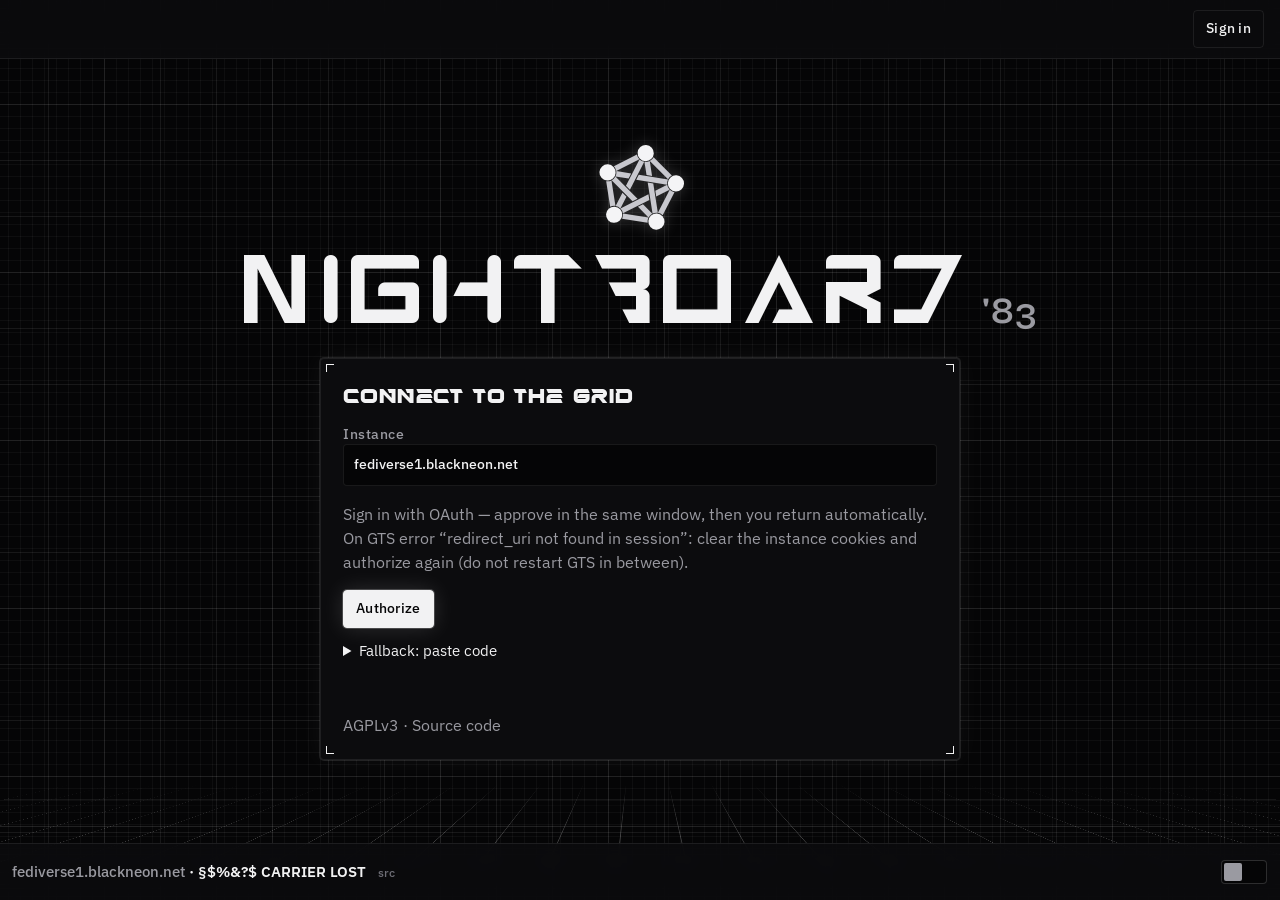
==== commit 2765a97a: "Silbernes Fediverse-Zeichen über dem Schriftzug, Rahmen am New Post Das CC0-Logo dreht sich langsam " ====
--- a/index.html
+++ b/index.html
@@ -117,6 +117,7 @@
 
     <section id="login-panel" class="login-panel">
       <div class="login-stack">
+      <div class="mark-coin" aria-hidden="true"><img src="icons/fediverse-mark.svg" alt="" width="88" height="88"></div>
       <h1 class="login-wordmark"><span class="login-name">Nightboard</span><span class="login-year">'83</span></h1>
       <div class="login-card">
         <h2 data-i18n="login.title">Mit dem Grid verbinden</h2>
@@ -150,6 +151,7 @@
 
     <main class="columns" id="columns" hidden>
       <div id="desktop-logo" class="desktop-logo" hidden>
+        <div class="mark-coin" aria-hidden="true"><img src="icons/fediverse-mark.svg" alt="" width="88" height="88"></div>
         <h1 class="login-wordmark"><span class="login-name">Nightboard</span><span class="login-year">'83</span></h1>
       </div>
       <section class="col" data-col="home">
--- a/css/app.css
+++ b/css/app.css
@@ -96,6 +96,28 @@
   font-display: swap;
   src: url("../fonts/IBMPlexSans-latin-600.woff2") format("woff2");
   unicode-range: U+0000-00FF, U+0131, U+0152-0153, U+02BB-02BC, U+02C6, U+02DA, U+02DC, U+0304, U+0308, U+0329, U+2000-206F, U+20AC, U+2122, U+2191, U+2193, U+2212, U+2215, U+FEFF, U+FFFD;
+}
+
+@font-face {
+  font-family: "Astro";
+  font-style: normal;
+  font-weight: 400;
+  font-display: swap;
+  src: url("../fonts/Astro.woff2") format("woff2");
+}
+@font-face {
+  font-family: "Sephora";
+  font-style: normal;
+  font-weight: 400;
+  font-display: swap;
+  src: url("../fonts/Sephora.woff2") format("woff2");
+}
+@font-face {
+  font-family: "Sephora";
+  font-style: normal;
+  font-weight: 700;
+  font-display: swap;
+  src: url("../fonts/Sephora-Bold.woff2") format("woff2");
 }
 
 :root {
@@ -124,43 +146,24 @@
   --win-glow:
     drop-shadow(0 0 0.6px rgb(255 255 255 / 0.72))
     drop-shadow(0 0 22px rgb(255 255 255 / 0.14));
-  --radius: 4px;
   --font-display: "Syne", "IBM Plex Sans", sans-serif;
+  --font-mark: "Astro", "Syne", sans-serif;
+  --font-heading: "Sephora", "Syne", sans-serif;
   --font: "IBM Plex Sans", sans-serif;
-  --font-ui: "IBM Plex Sans", sans-serif;
-  /* Legacy names still referenced in rules and cyberpsych.js. Monochrome only. */
-  --bg0: var(--bg);
-  --bg1: var(--bg-elevated);
-  --bg2: var(--surface);
-  --bg3: var(--surface-2);
-  --muted: var(--fg-muted);
-  --comment: var(--fg-subtle);
-  --pink: var(--fg);
-  --cyan: var(--fg);
-  --mint: var(--fg);
-  --yellow: var(--fg);
-  --red: var(--fg);
-  --orange: var(--fg);
 }
 
 * { box-sizing: border-box; }
-html, body { height: 100%; margin: 0; overflow: hidden; }
+html, body { height: 100%; margin: 0; overflow: hidden; background: var(--bg); }
 /* Author `display` rules beat the UA [hidden] { display: none } unless forced. */
 [hidden] { display: none !important; }
 
-html {
-  background: var(--bg);
-}
 body {
   display: flex;
   flex-direction: column;
-  padding: 0;
   font-family: var(--font);
-  font-weight: 400;
   font-size: 17px;
   line-height: 1.5;
   color: var(--fg);
-  background: var(--bg);
 }
 
 /* Fine 12px grid + coarse 56px grid. Drift is transform-only. */
@@ -217,7 +220,6 @@
   flex: 1;
   min-height: 0;
   overflow: hidden;
-  background: transparent;
 }
 
 @media (prefers-reduced-motion: reduce) {
@@ -228,6 +230,7 @@
   .sw-update-bar i { transition: none; }
   .nb-translate-progress-bar { animation: none; }
   .toggle-thumb { transition: none; }
+  .mark-coin img { animation: none; }
 }
 
 .is-ticker {
@@ -380,17 +383,11 @@
   width: 28px;
   height: 28px;
 }
-.top-actions .outbox-btn.primary {
-  min-width: 48px;
-  padding: 6px;
-}
-
 button, select, input, textarea {
   font: inherit;
   color: var(--fg);
 }
 button {
-  font-family: var(--font);
   font-size: 14px;
   font-weight: 500;
   letter-spacing: 0.02em;
@@ -416,9 +413,7 @@
 button.icon-btn {
   width: 32px; height: 32px; padding: 0;
   background: transparent;
-  font-family: var(--font);
   font-size: 16px;
-  font-weight: 500;
   line-height: 1;
   display: inline-grid;
   place-items: center;
@@ -445,6 +440,27 @@
   align-items: center;
   width: min(640px, 100%);
 }
+.mark-coin {
+  width: clamp(72px, 14vw, 96px);
+  height: clamp(72px, 14vw, 96px);
+  margin: 0 0 18px;
+  perspective: 520px;
+  display: grid;
+  place-items: center;
+}
+.mark-coin img {
+  width: 100%;
+  height: 100%;
+  display: block;
+  position: relative;
+  animation: coin-spin 12s linear infinite;
+  transform-origin: center center;
+  filter: drop-shadow(0 0 8px rgb(255 255 255 / 0.22));
+}
+@keyframes coin-spin {
+  from { transform: rotateY(0deg); }
+  to { transform: rotateY(360deg); }
+}
 .login-wordmark {
   display: flex;
   align-items: baseline;
@@ -452,18 +468,18 @@
   gap: 0.4rem;
   margin: 0 0 28px;
   padding: 0;
-  font-family: var(--font-display);
+  font-family: var(--font-mark);
   font-size: clamp(40px, 7vw, 68px);
-  font-weight: 800;
-  line-height: 0.95;
-  letter-spacing: -0.03em;
+  font-weight: 400;
+  line-height: 1;
+  letter-spacing: 0.04em;
   white-space: nowrap;
   color: var(--fg);
 }
 .login-name {
-  font-family: var(--font-display);
-  font-weight: 800;
-  letter-spacing: -0.03em;
+  font-family: var(--font-mark);
+  font-weight: 400;
+  letter-spacing: 0.04em;
   color: var(--fg);
 }
 .login-year {
@@ -501,7 +517,7 @@
 }
 .login-card h2 {
   margin: 0 0 12px;
-  font-family: var(--font-display);
+  font-family: var(--font-heading);
   font-size: 20px;
   font-weight: 700;
   letter-spacing: 0.02em;
@@ -549,33 +565,44 @@
   min-width: 0;
   min-height: 0;
   overflow: hidden;
+  background: var(--surface);
+  position: relative;
+  z-index: 2;
+  clip-path: none;
+  filter: none;
+  border: 1px solid rgb(255 255 255 / 0.72);
+  border-radius: 0;
+  box-shadow:
+    0 0 0 1px rgb(255 255 255 / 0.28),
+    0 0 14px rgb(255 255 255 / 0.32),
+    0 0 26px rgb(255 255 255 / 0.14);
+}
+.col.is-collapsed {
+  display: none !important;
+}
+.columns.is-expanded .col:not(.is-expanded) { display: none !important; }
+dialog,
+.cp-warn-box {
   border: 0;
   border-radius: 0;
-  background: var(--surface);
+  box-shadow: none;
   clip-path: var(--win-clip);
   filter: var(--win-glow);
-  position: relative;
-  z-index: 2;
-}
-.col.is-last-visible { border-right: 1px solid transparent; }
-.col.is-collapsed {
-  display: none !important;
-}
-.columns.is-expanded .col:not(.is-expanded) { display: none !important; }
-.columns.is-expanded .col.is-expanded { border-right: 1px solid transparent; }
+}
 
 .desktop-logo {
   position: absolute;
   inset: 0;
   z-index: 1;
-  display: grid;
-  place-items: center;
+  display: flex;
+  flex-direction: column;
+  align-items: center;
+  justify-content: center;
   pointer-events: none;
 }
 .desktop-logo .login-wordmark { margin: 0; }
 
 .col-dock {
-  position: static;
   display: flex;
   flex-direction: row;
   flex: 1;
@@ -700,7 +727,6 @@
   flex-shrink: 0;
   z-index: 6;
 }
-.sync-banner[hidden] { display: none; }
 .sync-pulse {
   width: 6px;
   height: 6px;
@@ -754,7 +780,7 @@
 .oauth-fallback label { display: block; margin-top: 8px; }
 .col-head h2 {
   margin: 0;
-  font-family: var(--font-display);
+  font-family: var(--font-heading);
   font-size: 15px;
   font-weight: 700;
   letter-spacing: 0.08em;
@@ -791,30 +817,8 @@
   gap: 10px;
   align-items: flex-start;
 }
-button.acct-open {
-  display: flex;
-  gap: 10px;
-  align-items: flex-start;
-  flex: 1;
-  min-width: 0;
-  margin: 0;
-  padding: 0;
-  background: transparent;
-  border: 0;
-  border-radius: 0;
-  text-align: left;
-  font: inherit;
-  color: inherit;
-  cursor: pointer;
-  image-rendering: auto;
-}
-button.acct-open:hover {
-  background: transparent;
-  border-color: transparent;
-}
-button.acct-open:hover .display { color: var(--fg); }
+button.acct-open,
 button.acct-open-inline {
-  display: inline;
   margin: 0;
   padding: 0;
   background: transparent;
@@ -823,18 +827,28 @@
   font: inherit;
   color: inherit;
   cursor: pointer;
-  image-rendering: auto;
-}
+}
+button.acct-open {
+  display: flex;
+  gap: 10px;
+  align-items: flex-start;
+  flex: 1;
+  min-width: 0;
+  text-align: left;
+}
+button.acct-open-inline { display: inline; }
+button.acct-open:hover,
 button.acct-open-inline:hover {
   background: transparent;
   border-color: transparent;
-  color: var(--fg);
-}
+}
+button.acct-open:hover .display,
+button.acct-open-inline:hover { color: var(--fg); }
 .avatar {
   width: 40px; height: 40px;
   border-radius: 4px;
   object-fit: cover;
-  background: var(--bg3);
+  background: var(--surface-2);
   flex-shrink: 0;
 }
 .who { min-width: 0; flex: 1; }
@@ -873,7 +887,6 @@
   border: 0;
   border-radius: 0;
   background: transparent;
-  image-rendering: auto;
 }
 .cw {
   margin: 8px 0 0 50px;
@@ -921,7 +934,7 @@
 .poll-option-pct {
   position: relative;
   z-index: 1;
-  color: var(--muted);
+  color: var(--fg-muted);
   font-variant-numeric: tabular-nums;
   white-space: nowrap;
 }
@@ -938,7 +951,7 @@
   display: flex;
   flex-wrap: wrap;
   gap: 6px 12px;
-  color: var(--muted);
+  color: var(--fg-muted);
   font-size: 14px;
   line-height: 1.3;
 }
@@ -964,7 +977,7 @@
 .media-cell { min-width: 0; }
 .media-alt {
   margin: 4px 2px 0;
-  color: var(--muted);
+  color: var(--fg-muted);
   font-size: 14px;
   line-height: 1.25;
   white-space: pre-wrap;
@@ -986,7 +999,6 @@
   border: 1px solid var(--line);
   border-radius: 4px;
   cursor: pointer;
-  image-rendering: auto;
 }
 button.media-thumb:hover { border-color: var(--line-strong); }
 .media-thumb img {
@@ -1048,7 +1060,7 @@
 .media-alt-view {
   margin: 0;
   padding: 8px 14px 10px;
-  color: var(--muted);
+  color: var(--fg-muted);
   font-size: 15px;
   line-height: 1.3;
   white-space: pre-wrap;
@@ -1074,7 +1086,7 @@
 .actions button {
   background: transparent;
   border-color: transparent;
-  color: var(--muted);
+  color: var(--fg-muted);
   padding: 4px 8px;
   font-family: var(--font);
   font-size: 15px;
@@ -1096,15 +1108,9 @@
 dialog {
   width: min(640px, calc(100vw - 24px));
   max-height: calc(100vh - 24px);
-  border: 0;
   background: var(--bg-elevated);
   color: var(--fg);
-  border-radius: 0;
   padding: 0;
-  box-shadow: none;
-  clip-path: var(--win-clip);
-  filter: var(--win-glow);
-  font-family: var(--font);
 }
 dialog::backdrop {
   background: rgb(5 5 6 / 0.72);
@@ -1120,7 +1126,7 @@
 }
 #compose-form header h2, .overlay-head h2 {
   margin: 0;
-  font-family: var(--font-display);
+  font-family: var(--font-heading);
   font-size: 18px;
   font-weight: 700;
   letter-spacing: 0.02em;
@@ -1203,7 +1209,7 @@
   justify-content: space-between;
   align-items: center;
   padding: 8px 14px;
-  color: var(--muted);
+  color: var(--fg-muted);
 }
 #compose-form footer {
   display: flex;
@@ -1249,9 +1255,26 @@
 #thread-dialog {
   width: 80vw;
   max-width: 80vw;
-  height: min(860px, calc(100vh - 24px));
-  max-height: calc(100vh - 24px);
+  height: min(860px, calc(100vh - 56px));
+  max-height: calc(100vh - 56px);
   min-height: 0;
+}
+#thread-dialog,
+#overlay-dialog,
+#compose-dialog {
+  clip-path: none;
+  filter: none;
+  border: 1px solid #fff;
+  border-radius: 0;
+  box-shadow:
+    0 0 0 1px #fff,
+    0 0 18px rgb(255 255 255 / 0.7),
+    0 0 36px rgb(255 255 255 / 0.35);
+}
+#overlay-dialog,
+#compose-dialog {
+  width: min(640px, calc(100vw - 56px));
+  max-height: calc(100vh - 56px);
 }
 .thread-body {
   flex: 1;
@@ -1268,7 +1291,7 @@
 }
 .thread-replies-empty {
   padding: 12px 14px;
-  color: var(--muted);
+  color: var(--fg-muted);
   font-size: 15px;
 }
 .thread-replies-empty a { color: var(--fg); }
@@ -1308,7 +1331,7 @@
   justify-content: space-between;
   align-items: center;
   margin-top: 8px;
-  color: var(--muted);
+  color: var(--fg-muted);
 }
 .confirm-body { padding: 14px; }
 .confirm-body p { margin: 0 0 16px; }
@@ -1328,12 +1351,10 @@
   height: fit-content;
   max-height: min(70vh, 480px);
   margin: auto;
-  border-color: transparent;
   background: var(--bg-elevated);
-  box-shadow: none;
 }
 .sw-update-head {
-  font-family: var(--font-display);
+  font-family: var(--font-heading);
   font-size: 15px;
   font-weight: 700;
   letter-spacing: 0.08em;
@@ -1396,7 +1417,7 @@
   color: var(--fg);
   background: transparent;
 }
-.profile-stats { display: flex; gap: 16px; margin: 12px 0; color: var(--muted); }
+.profile-stats { display: flex; gap: 16px; margin: 12px 0; color: var(--fg-muted); }
 .profile-stats strong { color: var(--fg); display: block; }
 .search-box { display: flex; gap: 8px; margin-bottom: 12px; }
 .search-hit { padding: 10px 0; border-bottom: 1px solid var(--line); cursor: pointer; }
@@ -1488,22 +1509,15 @@
     height: calc(100vh - 28px);
     max-height: calc(100vh - 28px);
     margin: auto;
-    border-radius: 4px;
   }
   #sw-update-dialog {
     width: min(420px, calc(100vw - 16px));
     height: fit-content;
     max-height: min(70vh, 420px);
     margin: auto;
-    border-radius: 6px;
   }
   .columns {
     flex-direction: column;
-  }
-  .col,
-  .col.is-last-visible,
-  .columns.is-expanded .col.is-expanded {
-    border: 1px solid transparent;
   }
   .content, .cw, .media, .poll, .actions { margin-left: 0; }
 }
--- a/css/cyberpsych.css
+++ b/css/cyberpsych.css
@@ -10,13 +10,10 @@
   background: rgb(12 12 14 / 0.92);
   border-bottom: 1px solid var(--line);
 }
-.cp-hud[hidden] { display: none; }
-
 .cp-hud-inner {
   display: flex;
   align-items: center;
   gap: 12px;
-  font-family: var(--font);
   font-size: 13px;
   font-weight: 600;
   letter-spacing: 0.08em;
@@ -83,19 +80,12 @@
   background: rgb(5 5 6 / 0.78);
   backdrop-filter: blur(6px);
 }
-.cp-warn-overlay[hidden] { display: none; }
-
 .cp-warn-box {
   position: relative;
   text-align: center;
   max-width: 440px;
   padding: 32px 28px;
   background: var(--bg-elevated);
-  border: 0;
-  border-radius: 0;
-  box-shadow: none;
-  clip-path: var(--win-clip);
-  filter: var(--win-glow);
 }
 
 .cp-warn-icon {
@@ -107,7 +97,7 @@
 }
 
 .cp-warn-title {
-  font-family: var(--font-display);
+  font-family: var(--font-heading);
   font-size: 18px;
   font-weight: 700;
   letter-spacing: 0.06em;
@@ -117,9 +107,7 @@
 }
 
 .cp-warn-msg {
-  font-family: var(--font);
   font-size: 16px;
-  font-weight: 400;
   color: var(--fg-muted);
   line-height: 1.5;
   margin-bottom: 24px;
@@ -128,7 +116,6 @@
 .cp-warn-actions { display: flex; gap: 12px; justify-content: center; }
 
 .cp-warn-btn {
-  font-family: var(--font);
   font-size: 14px;
   font-weight: 600;
   padding: 8px 14px;
